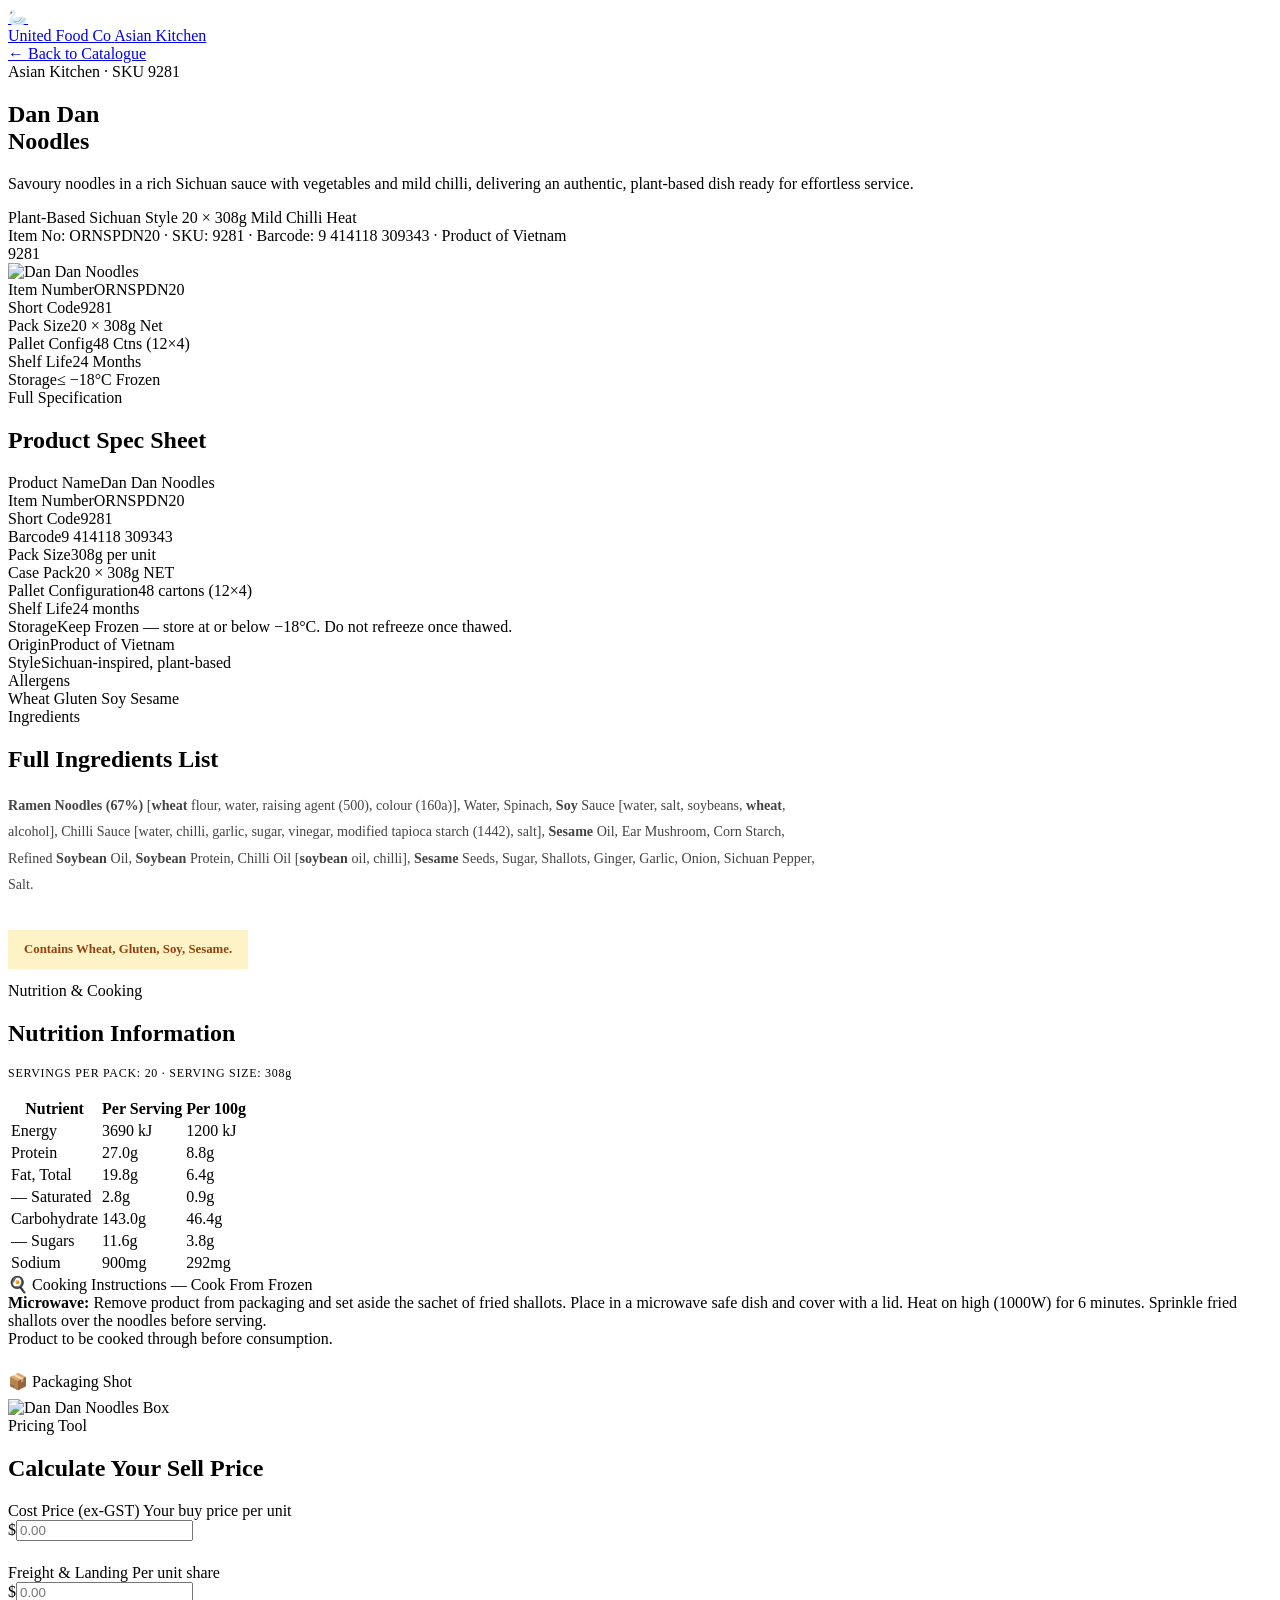
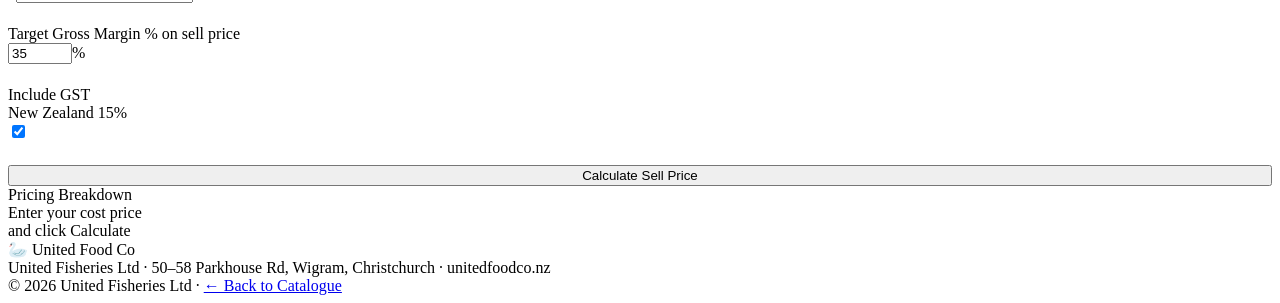
==== product-dandan.html @ c3c005e1 "Add files via upload" ====
<!DOCTYPE html>
<html lang="en">
<head>
  <meta charset="UTF-8" />
  <meta name="viewport" content="width=device-width, initial-scale=1.0" />
  <title>Dan Dan Noodles — United Food Co</title>
  <link rel="preconnect" href="https://fonts.googleapis.com">
  <link href="https://fonts.googleapis.com/css2?family=Montserrat:wght@400;500;600;900&family=Barlow:wght@300;400;500;600&display=swap" rel="stylesheet">
  <link rel="stylesheet" href="ufc-product.css">
  <style> :root { --accent: #C42B2B; } </style>
</head>
<body>

<nav>
  <a class="nav-brand" href="index.html">
    <span class="nav-brand-swan">🦢</span>
    <div>
      <span class="nav-brand-name">United Food Co</span>
      <span class="nav-brand-sub">Asian Kitchen</span>
    </div>
  </a>
  <a class="nav-back" href="index.html">
    <span class="nav-accent-dot"></span>
    ← Back to Catalogue
  </a>
</nav>

<!-- HERO -->
<section class="product-hero">
  <div class="hero-left">
    <div class="hero-series">Asian Kitchen · SKU 9281</div>
    <h1 class="product-title">
      Dan Dan<br>
      <span class="product-title-accent">Noodles</span>
    </h1>
    <p class="product-tagline">Savoury noodles in a rich Sichuan sauce with vegetables and mild chilli, delivering an authentic, plant-based dish ready for effortless service.</p>
    <div class="hero-badges">
      <span class="badge accent">Plant-Based</span>
      <span class="badge">Sichuan Style</span>
      <span class="badge">20 × 308g</span>
      <span class="badge">Mild Chilli Heat</span>
    </div>
    <div class="hero-sku">Item No: ORNSPDN20 · SKU: 9281 · Barcode: 9 414118 309343 · Product of Vietnam</div>
  </div>
  <div class="hero-right">
    <div class="hero-watermark">9281</div>
    <img class="hero-bowl" src="images/dandan-bowl.png" alt="Dan Dan Noodles" />
  </div>
</section>

<!-- INFO BAR -->
<div class="info-bar">
  <div class="info-bar-item"><span class="info-bar-key">Item Number</span><span class="info-bar-val">ORNSPDN20</span></div>
  <div class="info-bar-item"><span class="info-bar-key">Short Code</span><span class="info-bar-val">9281</span></div>
  <div class="info-bar-item"><span class="info-bar-key">Pack Size</span><span class="info-bar-val">20 × 308g Net</span></div>
  <div class="info-bar-item"><span class="info-bar-key">Pallet Config</span><span class="info-bar-val">48 Ctns (12×4)</span></div>
  <div class="info-bar-item"><span class="info-bar-key">Shelf Life</span><span class="info-bar-val">24 Months</span></div>
  <div class="info-bar-item"><span class="info-bar-key">Storage</span><span class="info-bar-val">≤ −18°C Frozen</span></div>
</div>

<!-- SPEC SHEET -->
<section class="page-section alt">
  <div class="section-label">Full Specification</div>
  <h2 class="section-heading">Product Spec Sheet</h2>
  <div class="specs-grid">
    <div class="spec-row"><span class="spec-key">Product Name</span><span class="spec-val">Dan Dan Noodles</span></div>
    <div class="spec-row"><span class="spec-key">Item Number</span><span class="spec-val">ORNSPDN20</span></div>
    <div class="spec-row"><span class="spec-key">Short Code</span><span class="spec-val">9281</span></div>
    <div class="spec-row"><span class="spec-key">Barcode</span><span class="spec-val">9 414118 309343</span></div>
    <div class="spec-row"><span class="spec-key">Pack Size</span><span class="spec-val">308g per unit</span></div>
    <div class="spec-row"><span class="spec-key">Case Pack</span><span class="spec-val">20 × 308g NET</span></div>
    <div class="spec-row"><span class="spec-key">Pallet Configuration</span><span class="spec-val">48 cartons (12×4)</span></div>
    <div class="spec-row"><span class="spec-key">Shelf Life</span><span class="spec-val">24 months</span></div>
    <div class="spec-row"><span class="spec-key">Storage</span><span class="spec-val">Keep Frozen — store at or below −18°C. Do not refreeze once thawed.</span></div>
    <div class="spec-row"><span class="spec-key">Origin</span><span class="spec-val">Product of Vietnam</span></div>
    <div class="spec-row"><span class="spec-key">Style</span><span class="spec-val">Sichuan-inspired, plant-based</span></div>
    <div class="spec-row">
      <span class="spec-key">Allergens</span>
      <div class="allergen-chips">
        <span class="allergen-chip">Wheat</span>
        <span class="allergen-chip">Gluten</span>
        <span class="allergen-chip">Soy</span>
        <span class="allergen-chip">Sesame</span>
      </div>
    </div>
  </div>
</section>

<!-- INGREDIENTS -->
<section class="page-section">
  <div class="section-label">Ingredients</div>
  <h2 class="section-heading">Full Ingredients List</h2>
  <p style="font-size:0.88rem; line-height:1.85; font-weight:300; color:#444; max-width:820px;">
    <strong>Ramen Noodles (67%)</strong> [<strong>wheat</strong> flour, water, raising agent (500), colour (160a)], Water, Spinach, <strong>Soy</strong> Sauce [water, salt, soybeans, <strong>wheat</strong>, alcohol], Chilli Sauce [water, chilli, garlic, sugar, vinegar, modified tapioca starch (1442), salt], <strong>Sesame</strong> Oil, Ear Mushroom, Corn Starch, Refined <strong>Soybean</strong> Oil, <strong>Soybean</strong> Protein, Chilli Oil [<strong>soybean</strong> oil, chilli], <strong>Sesame</strong> Seeds, Sugar, Shallots, Ginger, Garlic, Onion, Sichuan Pepper, Salt.
  </p>
  <p style="font-size:0.8rem; font-weight:600; margin-top:1.2rem; color:#92400E; background:#FEF3C7; padding:0.75rem 1rem; display:inline-block;">
    Contains Wheat, Gluten, Soy, Sesame.
  </p>
</section>

<!-- NUTRITION & COOKING -->
<section class="page-section alt">
  <div class="section-label">Nutrition & Cooking</div>
  <h2 class="section-heading">Nutrition Information</h2>
  <div class="nutrition-layout">
    <div>
      <p style="font-size:0.75rem; font-weight:500; letter-spacing:0.06em; margin-bottom:1rem; color:var(--mid-grey);">SERVINGS PER PACK: 20 · SERVING SIZE: 308g</p>
      <table class="nutrition-table">
        <thead><tr><th>Nutrient</th><th>Per Serving</th><th>Per 100g</th></tr></thead>
        <tbody>
          <tr class="divider"><td>Energy</td><td>3690 kJ</td><td>1200 kJ</td></tr>
          <tr><td>Protein</td><td>27.0g</td><td>8.8g</td></tr>
          <tr><td>Fat, Total</td><td>19.8g</td><td>6.4g</td></tr>
          <tr class="sub-row"><td>— Saturated</td><td>2.8g</td><td>0.9g</td></tr>
          <tr><td>Carbohydrate</td><td>143.0g</td><td>46.4g</td></tr>
          <tr class="sub-row"><td>— Sugars</td><td>11.6g</td><td>3.8g</td></tr>
          <tr><td>Sodium</td><td>900mg</td><td>292mg</td></tr>
        </tbody>
      </table>
    </div>
    <div style="display:flex;flex-direction:column;gap:1.5rem;">
      <div class="cooking-card">
        <div class="cooking-title">🍳 Cooking Instructions — Cook From Frozen</div>
        <div class="cooking-text">
          <strong>Microwave:</strong> Remove product from packaging and set aside the sachet of fried shallots. Place in a microwave safe dish and cover with a lid. Heat on high (1000W) for 6 minutes. Sprinkle fried shallots over the noodles before serving.
        </div>
        <div class="cooking-warning">Product to be cooked through before consumption.</div>
      </div>
      <div class="cooking-card">
        <div class="cooking-title">📦 Packaging Shot</div>
        <img src="images/dandan-box.png" alt="Dan Dan Noodles Box" style="width:100%;max-width:320px;display:block;margin-top:0.5rem;" />
      </div>
    </div>
  </div>
</section>

<!-- PRICING CALCULATOR -->
<section class="page-section dark">
  <div class="section-label">Pricing Tool</div>
  <h2 class="section-heading">Calculate Your Sell Price</h2>
  <div class="calc-layout">
    <div style="display:flex;flex-direction:column;gap:1.4rem;">
      <div class="field">
        <label class="field-label" for="cost">Cost Price (ex-GST) <span class="field-hint">Your buy price per unit</span></label>
        <div class="input-row"><span class="input-pre">$</span><input type="number" id="cost" placeholder="0.00" min="0" step="0.01" /></div>
      </div>
      <div class="field">
        <label class="field-label" for="freight">Freight & Landing <span class="field-hint">Per unit share</span></label>
        <div class="input-row"><span class="input-pre">$</span><input type="number" id="freight" placeholder="0.00" min="0" step="0.01" /></div>
      </div>
      <div class="field">
        <label class="field-label" for="margin">Target Gross Margin <span class="field-hint">% on sell price</span></label>
        <div class="input-row"><input type="number" id="margin" class="bare" placeholder="35" min="0" max="99.9" step="0.5" value="35" /><span class="input-suf">%</span></div>
      </div>
      <div class="field">
        <div class="gst-toggle-row">
          <div><div class="gst-label">Include GST</div><div class="gst-sub">New Zealand 15%</div></div>
          <label class="toggle"><input type="checkbox" id="gst-toggle" checked /><span class="toggle-slider"></span></label>
        </div>
      </div>
      <button class="calc-btn" id="calc-btn">Calculate Sell Price</button>
    </div>
    <div class="results-panel">
      <div class="results-panel-head"><span class="results-panel-title">Pricing Breakdown</span></div>
      <div class="results-panel-body">
        <div id="r-placeholder" class="result-placeholder">Enter your cost price<br>and click Calculate</div>
        <div id="r-inner" style="display:none;">
          <div class="r-row"><span class="r-key">Cost Price</span><span class="r-val" id="r-cost">—</span></div>
          <div class="r-row break"><span class="r-key">Freight & Landing</span><span class="r-val" id="r-freight">—</span></div>
          <div class="r-row"><span class="r-key">Total Landed Cost</span><span class="r-val" id="r-landed">—</span></div>
          <div class="r-row break"><span class="r-key">Margin Amount</span><span class="r-val" id="r-mamt">—</span></div>
          <div class="r-row"><span class="r-key">Sell Price (ex-GST)</span><span class="r-val" id="r-exgst">—</span></div>
          <div class="r-row" id="r-gstrow"><span class="r-key">GST (15%)</span><span class="r-val" id="r-gstamt">—</span></div>
          <div class="r-row total"><span class="r-key">Total Sell Price</span><span class="r-val" id="r-total">—</span></div>
          <div class="r-row profit"><span class="r-key">Profit Contribution</span><span class="r-val" id="r-profit">—</span></div>
          <div class="r-row margin-c"><span class="r-key">Gross Margin %</span><span class="r-val" id="r-mpct">—</span></div>
          <div class="margin-bar-wrap">
            <div class="margin-bar-label"><span>Margin</span><span>65% cap</span></div>
            <div class="margin-bar-bg"><div class="margin-bar-fill" id="margin-fill"></div></div>
          </div>
        </div>
      </div>
    </div>
  </div>
</section>

<footer>
  <div>
    <div class="footer-brand-name">🦢 United Food Co</div>
    <div class="footer-brand-sub">United Fisheries Ltd · 50–58 Parkhouse Rd, Wigram, Christchurch · unitedfoodco.nz</div>
  </div>
  <div class="footer-copy">© 2026 United Fisheries Ltd · <a href="index.html">← Back to Catalogue</a></div>
</footer>

<script src="pricing-calc.js"></script>
</body>
</html>
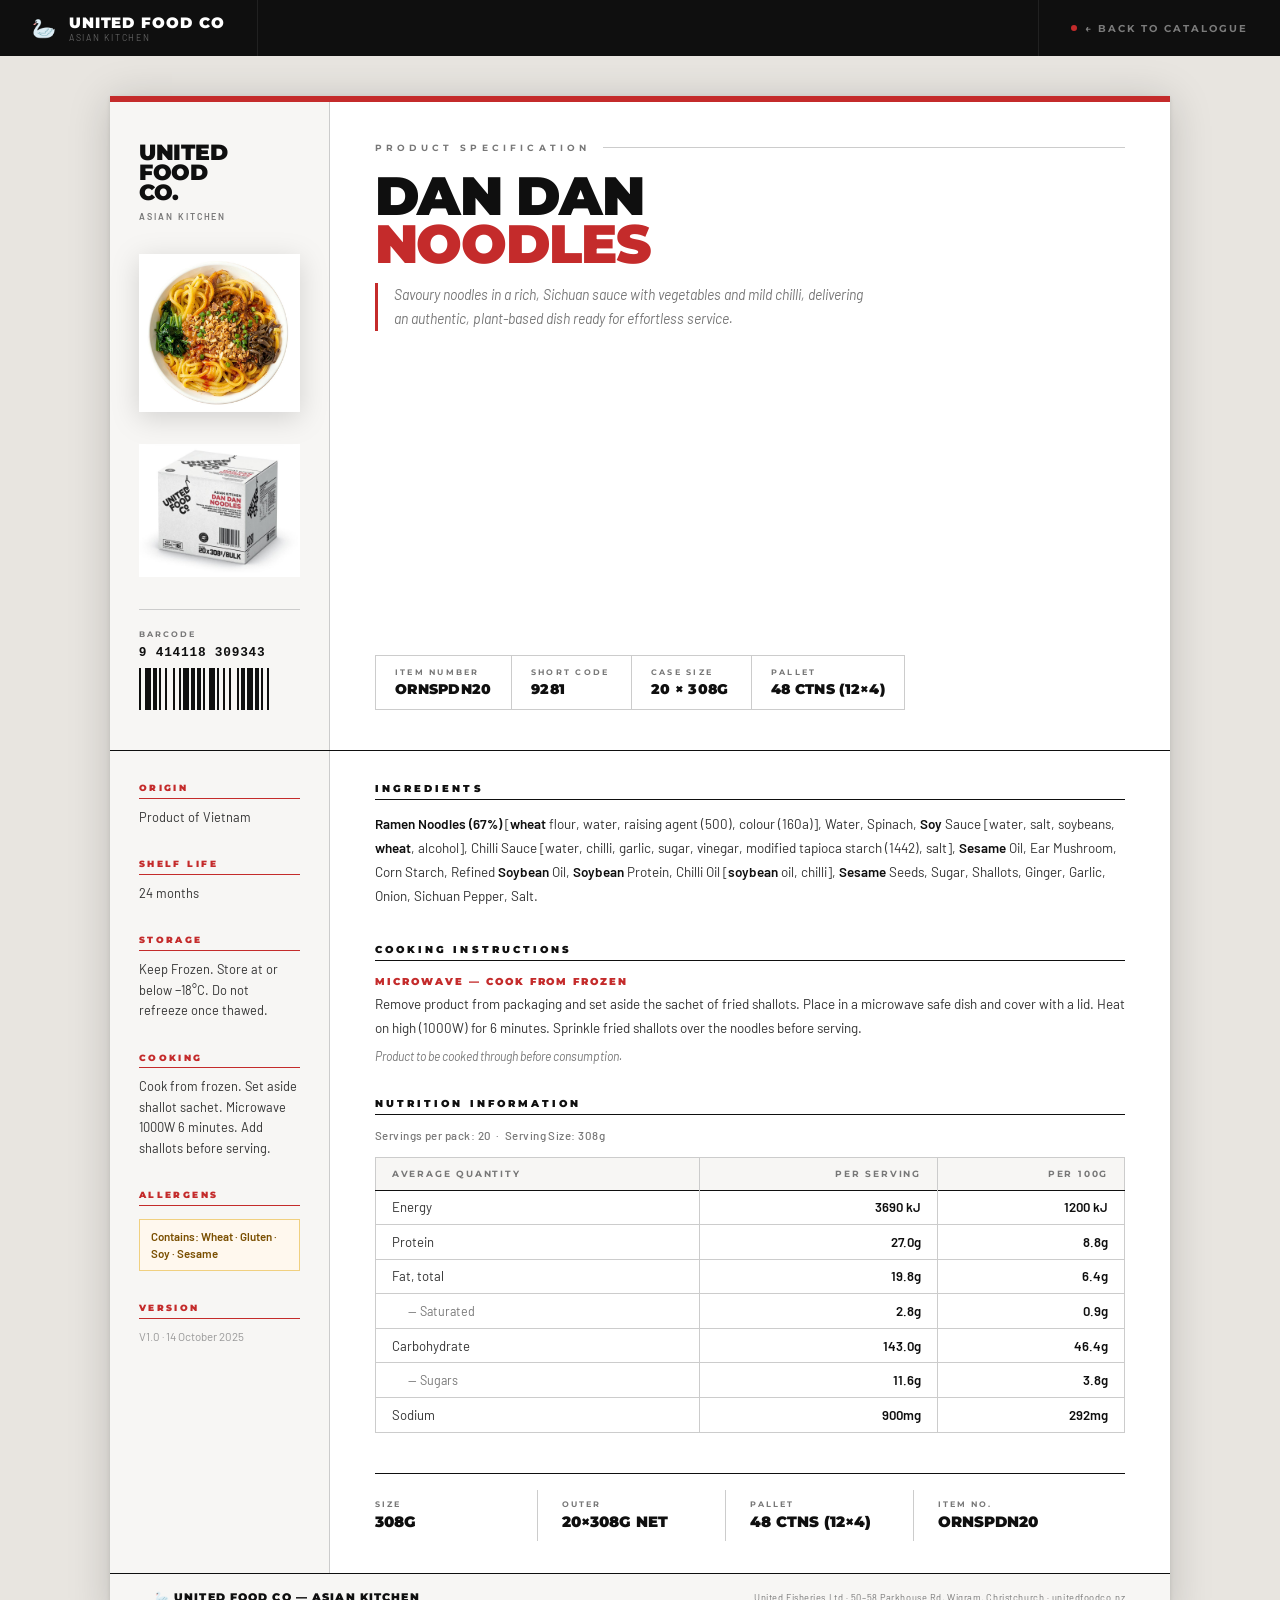
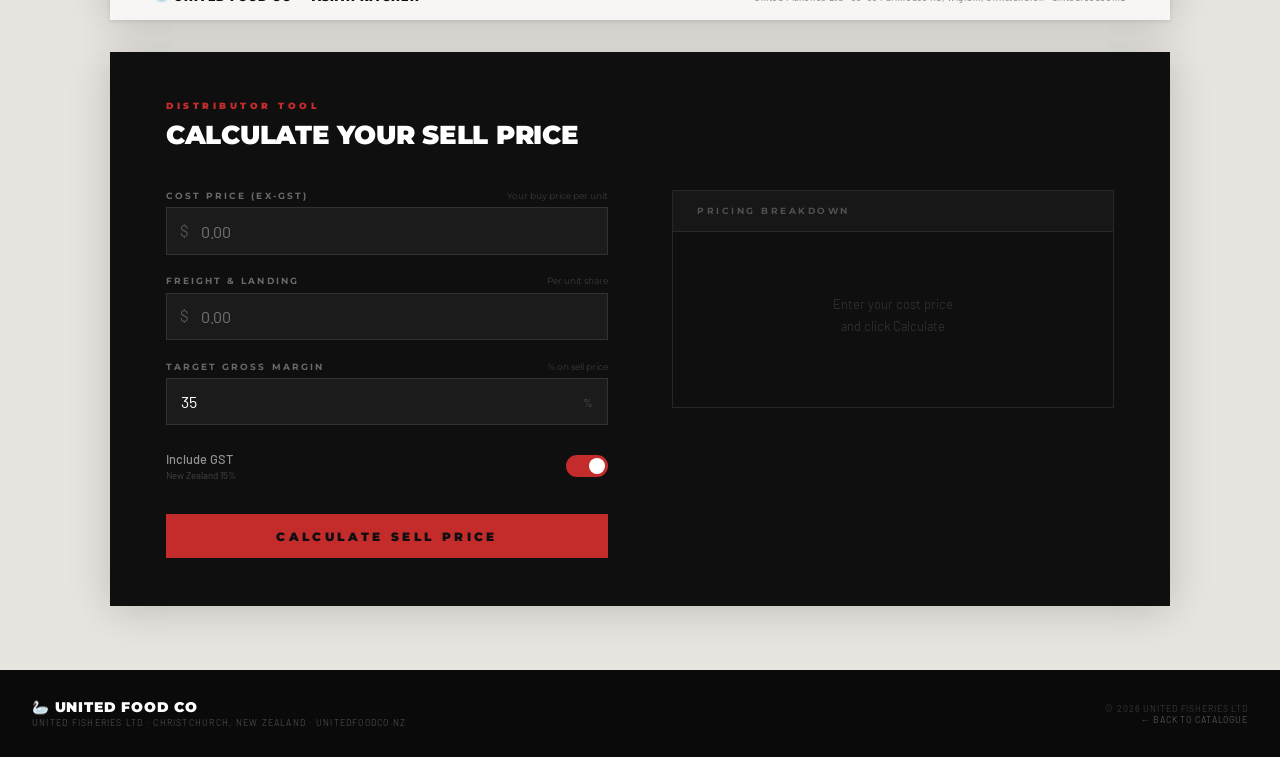
==== commit e359ec56: "Add files via upload" ====
--- a/product-dandan.html
+++ b/product-dandan.html
@@ -5,193 +5,201 @@
   <meta name="viewport" content="width=device-width, initial-scale=1.0" />
   <title>Dan Dan Noodles — United Food Co</title>
   <link rel="preconnect" href="https://fonts.googleapis.com">
-  <link href="https://fonts.googleapis.com/css2?family=Montserrat:wght@400;500;600;900&family=Barlow:wght@300;400;500;600&display=swap" rel="stylesheet">
+  <link href="https://fonts.googleapis.com/css2?family=Montserrat:wght@400;500;600;700;900&family=Barlow:wght@300;400;500;600&display=swap" rel="stylesheet">
   <link rel="stylesheet" href="ufc-product.css">
-  <style> :root { --accent: #C42B2B; } </style>
+  <style>:root { --accent: #C42B2B; }</style>
 </head>
 <body>
 
 <nav>
   <a class="nav-brand" href="index.html">
     <span class="nav-brand-swan">🦢</span>
-    <div>
-      <span class="nav-brand-name">United Food Co</span>
-      <span class="nav-brand-sub">Asian Kitchen</span>
-    </div>
+    <div><span class="nav-brand-name">United Food Co</span><span class="nav-brand-sub">Asian Kitchen</span></div>
   </a>
-  <a class="nav-back" href="index.html">
-    <span class="nav-accent-dot"></span>
-    ← Back to Catalogue
-  </a>
+  <a class="nav-back" href="index.html"><span class="nav-dot"></span>← Back to Catalogue</a>
 </nav>
 
-<!-- HERO -->
-<section class="product-hero">
-  <div class="hero-left">
-    <div class="hero-series">Asian Kitchen · SKU 9281</div>
-    <h1 class="product-title">
-      Dan Dan<br>
-      <span class="product-title-accent">Noodles</span>
-    </h1>
-    <p class="product-tagline">Savoury noodles in a rich Sichuan sauce with vegetables and mild chilli, delivering an authentic, plant-based dish ready for effortless service.</p>
-    <div class="hero-badges">
-      <span class="badge accent">Plant-Based</span>
-      <span class="badge">Sichuan Style</span>
-      <span class="badge">20 × 308g</span>
-      <span class="badge">Mild Chilli Heat</span>
-    </div>
-    <div class="hero-sku">Item No: ORNSPDN20 · SKU: 9281 · Barcode: 9 414118 309343 · Product of Vietnam</div>
+<div class="doc-mat">
+  <div class="doc-card">
+    <div class="doc-top-bar"></div>
+
+    <div class="doc-header">
+      <div class="doc-sidebar">
+        <div class="sidebar-logo">
+          <div class="sidebar-logo-name"><span>United</span><span>Food</span><span>Co.</span></div>
+          <div class="sidebar-logo-sub">Asian Kitchen</div>
+        </div>
+        <img class="sidebar-bowl" src="images/dandan-bowl.png" alt="Dan Dan Noodles" />
+        <img class="sidebar-box" src="images/dandan-box.png" alt="Packaging" />
+        <div class="sidebar-barcode">
+          <div class="barcode-lbl">Barcode</div>
+          <div class="barcode-num">9 414118 309343</div>
+          <div class="barcode-bars" id="bc1"></div>
+        </div>
+      </div>
+
+      <div class="doc-header-content">
+        <div>
+          <div class="spec-doc-eyebrow">Product Specification</div>
+          <div class="doc-product-name">
+            Dan Dan<br>
+            <span class="c">Noodles</span>
+          </div>
+          <div class="doc-tagline">
+            Savoury noodles in a rich, Sichuan sauce with vegetables and mild chilli, delivering an authentic, plant-based dish ready for effortless service.
+          </div>
+        </div>
+        <div class="doc-key-row">
+          <div class="doc-key-cell"><div class="doc-key-label">Item Number</div><div class="doc-key-value">ORNSPDN20</div></div>
+          <div class="doc-key-cell"><div class="doc-key-label">Short Code</div><div class="doc-key-value">9281</div></div>
+          <div class="doc-key-cell"><div class="doc-key-label">Case Size</div><div class="doc-key-value">20 × 308g</div></div>
+          <div class="doc-key-cell"><div class="doc-key-label">Pallet</div><div class="doc-key-value">48 Ctns (12×4)</div></div>
+        </div>
+      </div>
+    </div>
+
+    <div class="doc-body">
+      <div class="doc-body-sidebar">
+        <div class="sidebar-section">
+          <div class="sidebar-section-label">Origin</div>
+          <div class="sidebar-section-value">Product of Vietnam</div>
+        </div>
+        <div class="sidebar-section">
+          <div class="sidebar-section-label">Shelf Life</div>
+          <div class="sidebar-section-value">24 months</div>
+        </div>
+        <div class="sidebar-section">
+          <div class="sidebar-section-label">Storage</div>
+          <div class="sidebar-section-value">Keep Frozen. Store at or below −18°C. Do not refreeze once thawed.</div>
+        </div>
+        <div class="sidebar-section">
+          <div class="sidebar-section-label">Cooking</div>
+          <div class="sidebar-section-value">Cook from frozen. Set aside shallot sachet. Microwave 1000W 6 minutes. Add shallots before serving.</div>
+        </div>
+        <div class="sidebar-section">
+          <div class="sidebar-section-label">Allergens</div>
+          <div class="allergen-warning">Contains: Wheat · Gluten · Soy · Sesame</div>
+        </div>
+        <div class="sidebar-section">
+          <div class="sidebar-section-label">Version</div>
+          <div class="sidebar-section-value" style="font-size:0.72rem;color:#999;">V1.0 · 14 October 2025</div>
+        </div>
+      </div>
+
+      <div class="doc-body-content">
+
+        <div class="spec-section">
+          <span class="spec-label">Ingredients</span>
+          <p class="spec-text">
+            <strong>Ramen Noodles (67%)</strong> [<strong>wheat</strong> flour, water, raising agent (500), colour (160a)], Water, Spinach, <strong>Soy</strong> Sauce [water, salt, soybeans, <strong>wheat</strong>, alcohol], Chilli Sauce [water, chilli, garlic, sugar, vinegar, modified tapioca starch (1442), salt], <strong>Sesame</strong> Oil, Ear Mushroom, Corn Starch, Refined <strong>Soybean</strong> Oil, <strong>Soybean</strong> Protein, Chilli Oil [<strong>soybean</strong> oil, chilli], <strong>Sesame</strong> Seeds, Sugar, Shallots, Ginger, Garlic, Onion, Sichuan Pepper, Salt.
+          </p>
+        </div>
+
+        <div class="spec-section">
+          <span class="spec-label">Cooking Instructions</span>
+          <div class="cooking-method-head">Microwave — Cook from frozen</div>
+          <p class="spec-text">Remove product from packaging and set aside the sachet of fried shallots. Place in a microwave safe dish and cover with a lid. Heat on high (1000W) for 6 minutes. Sprinkle fried shallots over the noodles before serving.</p>
+          <p class="cooking-warning">Product to be cooked through before consumption.</p>
+        </div>
+
+        <div class="spec-section">
+          <span class="spec-label">Nutrition Information</span>
+          <div class="nutri-servings">Servings per pack: 20 &nbsp;·&nbsp; Serving Size: 308g</div>
+          <table class="nutri-table">
+            <thead>
+              <tr><th>Average Quantity</th><th>Per Serving</th><th>Per 100g</th></tr>
+            </thead>
+            <tbody>
+              <tr><td>Energy</td><td>3690 kJ</td><td>1200 kJ</td></tr>
+              <tr><td>Protein</td><td>27.0g</td><td>8.8g</td></tr>
+              <tr><td>Fat, total</td><td>19.8g</td><td>6.4g</td></tr>
+              <tr class="sub"><td>— Saturated</td><td>2.8g</td><td>0.9g</td></tr>
+              <tr><td>Carbohydrate</td><td>143.0g</td><td>46.4g</td></tr>
+              <tr class="sub"><td>— Sugars</td><td>11.6g</td><td>3.8g</td></tr>
+              <tr><td>Sodium</td><td>900mg</td><td>292mg</td></tr>
+            </tbody>
+          </table>
+        </div>
+
+        <div class="doc-footer-specs">
+          <div class="dfs-cell"><div class="dfs-label">Size</div><div class="dfs-value">308g</div></div>
+          <div class="dfs-cell"><div class="dfs-label">Outer</div><div class="dfs-value">20×308g Net</div></div>
+          <div class="dfs-cell"><div class="dfs-label">Pallet</div><div class="dfs-value">48 Ctns (12×4)</div></div>
+          <div class="dfs-cell"><div class="dfs-label">Item No.</div><div class="dfs-value">ORNSPDN20</div></div>
+        </div>
+
+      </div>
+    </div>
+
+    <div class="doc-page-footer">
+      <span class="dpf-brand">🦢 United Food Co — Asian Kitchen</span>
+      <span class="dpf-info">United Fisheries Ltd · 50–58 Parkhouse Rd, Wigram, Christchurch · unitedfoodco.nz</span>
+    </div>
   </div>
-  <div class="hero-right">
-    <div class="hero-watermark">9281</div>
-    <img class="hero-bowl" src="images/dandan-bowl.png" alt="Dan Dan Noodles" />
+
+  <div class="calc-outer" style="margin-top:2rem;">
+    <span class="calc-eyebrow">Distributor Tool</span>
+    <div class="calc-title">Calculate Your Sell Price</div>
+    <div class="calc-grid">
+      <div class="calc-fields">
+        <div>
+          <div class="field-lbl">Cost Price (ex-GST) <span class="field-hint">Your buy price per unit</span></div>
+          <div class="inp-wrap"><span class="inp-pre">$</span><input type="number" id="cost" placeholder="0.00" min="0" step="0.01" /></div>
+        </div>
+        <div>
+          <div class="field-lbl">Freight & Landing <span class="field-hint">Per unit share</span></div>
+          <div class="inp-wrap"><span class="inp-pre">$</span><input type="number" id="freight" placeholder="0.00" min="0" step="0.01" /></div>
+        </div>
+        <div>
+          <div class="field-lbl">Target Gross Margin <span class="field-hint">% on sell price</span></div>
+          <div class="inp-wrap"><input type="number" id="margin" class="no-pre" placeholder="35" min="0" max="99.9" step="0.5" value="35" /><span class="inp-suf">%</span></div>
+        </div>
+        <div class="gst-row">
+          <div class="gst-text"><div class="gst-lbl">Include GST</div><div class="gst-sub-lbl">New Zealand 15%</div></div>
+          <label class="toggle"><input type="checkbox" id="gst-toggle" checked /><span class="toggle-track"></span></label>
+        </div>
+        <button class="calc-btn" id="calc-btn">Calculate Sell Price</button>
+      </div>
+      <div class="results-wrap">
+        <div class="results-head"><div class="results-head-lbl">Pricing Breakdown</div></div>
+        <div class="results-body">
+          <div id="r-placeholder" class="r-placeholder">Enter your cost price<br>and click Calculate</div>
+          <div id="r-inner" style="display:none">
+            <div class="r-row"><span class="r-k">Cost Price</span><span class="r-v" id="r-cost">—</span></div>
+            <div class="r-row brk"><span class="r-k">Freight & Landing</span><span class="r-v" id="r-freight">—</span></div>
+            <div class="r-row"><span class="r-k">Total Landed Cost</span><span class="r-v" id="r-landed">—</span></div>
+            <div class="r-row brk"><span class="r-k">Margin Amount</span><span class="r-v" id="r-mamt">—</span></div>
+            <div class="r-row"><span class="r-k">Sell Price (ex-GST)</span><span class="r-v" id="r-exgst">—</span></div>
+            <div class="r-row" id="r-gstrow"><span class="r-k">GST (15%)</span><span class="r-v" id="r-gstamt">—</span></div>
+            <div class="r-row total-row"><span class="r-k">Total Sell Price</span><span class="r-v" id="r-total">—</span></div>
+            <div class="r-row profit-row no-border"><span class="r-k">Profit Contribution</span><span class="r-v" id="r-profit">—</span></div>
+            <div class="r-row margin-row no-border"><span class="r-k">Gross Margin %</span><span class="r-v" id="r-mpct">—</span></div>
+            <div class="bar-wrap">
+              <div class="bar-meta"><span>Margin</span><span>65% cap</span></div>
+              <div class="bar-track"><div class="bar-fill" id="margin-fill"></div></div>
+            </div>
+          </div>
+        </div>
+      </div>
+    </div>
   </div>
-</section>
-
-<!-- INFO BAR -->
-<div class="info-bar">
-  <div class="info-bar-item"><span class="info-bar-key">Item Number</span><span class="info-bar-val">ORNSPDN20</span></div>
-  <div class="info-bar-item"><span class="info-bar-key">Short Code</span><span class="info-bar-val">9281</span></div>
-  <div class="info-bar-item"><span class="info-bar-key">Pack Size</span><span class="info-bar-val">20 × 308g Net</span></div>
-  <div class="info-bar-item"><span class="info-bar-key">Pallet Config</span><span class="info-bar-val">48 Ctns (12×4)</span></div>
-  <div class="info-bar-item"><span class="info-bar-key">Shelf Life</span><span class="info-bar-val">24 Months</span></div>
-  <div class="info-bar-item"><span class="info-bar-key">Storage</span><span class="info-bar-val">≤ −18°C Frozen</span></div>
+
 </div>
 
-<!-- SPEC SHEET -->
-<section class="page-section alt">
-  <div class="section-label">Full Specification</div>
-  <h2 class="section-heading">Product Spec Sheet</h2>
-  <div class="specs-grid">
-    <div class="spec-row"><span class="spec-key">Product Name</span><span class="spec-val">Dan Dan Noodles</span></div>
-    <div class="spec-row"><span class="spec-key">Item Number</span><span class="spec-val">ORNSPDN20</span></div>
-    <div class="spec-row"><span class="spec-key">Short Code</span><span class="spec-val">9281</span></div>
-    <div class="spec-row"><span class="spec-key">Barcode</span><span class="spec-val">9 414118 309343</span></div>
-    <div class="spec-row"><span class="spec-key">Pack Size</span><span class="spec-val">308g per unit</span></div>
-    <div class="spec-row"><span class="spec-key">Case Pack</span><span class="spec-val">20 × 308g NET</span></div>
-    <div class="spec-row"><span class="spec-key">Pallet Configuration</span><span class="spec-val">48 cartons (12×4)</span></div>
-    <div class="spec-row"><span class="spec-key">Shelf Life</span><span class="spec-val">24 months</span></div>
-    <div class="spec-row"><span class="spec-key">Storage</span><span class="spec-val">Keep Frozen — store at or below −18°C. Do not refreeze once thawed.</span></div>
-    <div class="spec-row"><span class="spec-key">Origin</span><span class="spec-val">Product of Vietnam</span></div>
-    <div class="spec-row"><span class="spec-key">Style</span><span class="spec-val">Sichuan-inspired, plant-based</span></div>
-    <div class="spec-row">
-      <span class="spec-key">Allergens</span>
-      <div class="allergen-chips">
-        <span class="allergen-chip">Wheat</span>
-        <span class="allergen-chip">Gluten</span>
-        <span class="allergen-chip">Soy</span>
-        <span class="allergen-chip">Sesame</span>
-      </div>
-    </div>
-  </div>
-</section>
-
-<!-- INGREDIENTS -->
-<section class="page-section">
-  <div class="section-label">Ingredients</div>
-  <h2 class="section-heading">Full Ingredients List</h2>
-  <p style="font-size:0.88rem; line-height:1.85; font-weight:300; color:#444; max-width:820px;">
-    <strong>Ramen Noodles (67%)</strong> [<strong>wheat</strong> flour, water, raising agent (500), colour (160a)], Water, Spinach, <strong>Soy</strong> Sauce [water, salt, soybeans, <strong>wheat</strong>, alcohol], Chilli Sauce [water, chilli, garlic, sugar, vinegar, modified tapioca starch (1442), salt], <strong>Sesame</strong> Oil, Ear Mushroom, Corn Starch, Refined <strong>Soybean</strong> Oil, <strong>Soybean</strong> Protein, Chilli Oil [<strong>soybean</strong> oil, chilli], <strong>Sesame</strong> Seeds, Sugar, Shallots, Ginger, Garlic, Onion, Sichuan Pepper, Salt.
-  </p>
-  <p style="font-size:0.8rem; font-weight:600; margin-top:1.2rem; color:#92400E; background:#FEF3C7; padding:0.75rem 1rem; display:inline-block;">
-    Contains Wheat, Gluten, Soy, Sesame.
-  </p>
-</section>
-
-<!-- NUTRITION & COOKING -->
-<section class="page-section alt">
-  <div class="section-label">Nutrition & Cooking</div>
-  <h2 class="section-heading">Nutrition Information</h2>
-  <div class="nutrition-layout">
-    <div>
-      <p style="font-size:0.75rem; font-weight:500; letter-spacing:0.06em; margin-bottom:1rem; color:var(--mid-grey);">SERVINGS PER PACK: 20 · SERVING SIZE: 308g</p>
-      <table class="nutrition-table">
-        <thead><tr><th>Nutrient</th><th>Per Serving</th><th>Per 100g</th></tr></thead>
-        <tbody>
-          <tr class="divider"><td>Energy</td><td>3690 kJ</td><td>1200 kJ</td></tr>
-          <tr><td>Protein</td><td>27.0g</td><td>8.8g</td></tr>
-          <tr><td>Fat, Total</td><td>19.8g</td><td>6.4g</td></tr>
-          <tr class="sub-row"><td>— Saturated</td><td>2.8g</td><td>0.9g</td></tr>
-          <tr><td>Carbohydrate</td><td>143.0g</td><td>46.4g</td></tr>
-          <tr class="sub-row"><td>— Sugars</td><td>11.6g</td><td>3.8g</td></tr>
-          <tr><td>Sodium</td><td>900mg</td><td>292mg</td></tr>
-        </tbody>
-      </table>
-    </div>
-    <div style="display:flex;flex-direction:column;gap:1.5rem;">
-      <div class="cooking-card">
-        <div class="cooking-title">🍳 Cooking Instructions — Cook From Frozen</div>
-        <div class="cooking-text">
-          <strong>Microwave:</strong> Remove product from packaging and set aside the sachet of fried shallots. Place in a microwave safe dish and cover with a lid. Heat on high (1000W) for 6 minutes. Sprinkle fried shallots over the noodles before serving.
-        </div>
-        <div class="cooking-warning">Product to be cooked through before consumption.</div>
-      </div>
-      <div class="cooking-card">
-        <div class="cooking-title">📦 Packaging Shot</div>
-        <img src="images/dandan-box.png" alt="Dan Dan Noodles Box" style="width:100%;max-width:320px;display:block;margin-top:0.5rem;" />
-      </div>
-    </div>
-  </div>
-</section>
-
-<!-- PRICING CALCULATOR -->
-<section class="page-section dark">
-  <div class="section-label">Pricing Tool</div>
-  <h2 class="section-heading">Calculate Your Sell Price</h2>
-  <div class="calc-layout">
-    <div style="display:flex;flex-direction:column;gap:1.4rem;">
-      <div class="field">
-        <label class="field-label" for="cost">Cost Price (ex-GST) <span class="field-hint">Your buy price per unit</span></label>
-        <div class="input-row"><span class="input-pre">$</span><input type="number" id="cost" placeholder="0.00" min="0" step="0.01" /></div>
-      </div>
-      <div class="field">
-        <label class="field-label" for="freight">Freight & Landing <span class="field-hint">Per unit share</span></label>
-        <div class="input-row"><span class="input-pre">$</span><input type="number" id="freight" placeholder="0.00" min="0" step="0.01" /></div>
-      </div>
-      <div class="field">
-        <label class="field-label" for="margin">Target Gross Margin <span class="field-hint">% on sell price</span></label>
-        <div class="input-row"><input type="number" id="margin" class="bare" placeholder="35" min="0" max="99.9" step="0.5" value="35" /><span class="input-suf">%</span></div>
-      </div>
-      <div class="field">
-        <div class="gst-toggle-row">
-          <div><div class="gst-label">Include GST</div><div class="gst-sub">New Zealand 15%</div></div>
-          <label class="toggle"><input type="checkbox" id="gst-toggle" checked /><span class="toggle-slider"></span></label>
-        </div>
-      </div>
-      <button class="calc-btn" id="calc-btn">Calculate Sell Price</button>
-    </div>
-    <div class="results-panel">
-      <div class="results-panel-head"><span class="results-panel-title">Pricing Breakdown</span></div>
-      <div class="results-panel-body">
-        <div id="r-placeholder" class="result-placeholder">Enter your cost price<br>and click Calculate</div>
-        <div id="r-inner" style="display:none;">
-          <div class="r-row"><span class="r-key">Cost Price</span><span class="r-val" id="r-cost">—</span></div>
-          <div class="r-row break"><span class="r-key">Freight & Landing</span><span class="r-val" id="r-freight">—</span></div>
-          <div class="r-row"><span class="r-key">Total Landed Cost</span><span class="r-val" id="r-landed">—</span></div>
-          <div class="r-row break"><span class="r-key">Margin Amount</span><span class="r-val" id="r-mamt">—</span></div>
-          <div class="r-row"><span class="r-key">Sell Price (ex-GST)</span><span class="r-val" id="r-exgst">—</span></div>
-          <div class="r-row" id="r-gstrow"><span class="r-key">GST (15%)</span><span class="r-val" id="r-gstamt">—</span></div>
-          <div class="r-row total"><span class="r-key">Total Sell Price</span><span class="r-val" id="r-total">—</span></div>
-          <div class="r-row profit"><span class="r-key">Profit Contribution</span><span class="r-val" id="r-profit">—</span></div>
-          <div class="r-row margin-c"><span class="r-key">Gross Margin %</span><span class="r-val" id="r-mpct">—</span></div>
-          <div class="margin-bar-wrap">
-            <div class="margin-bar-label"><span>Margin</span><span>65% cap</span></div>
-            <div class="margin-bar-bg"><div class="margin-bar-fill" id="margin-fill"></div></div>
-          </div>
-        </div>
-      </div>
-    </div>
-  </div>
-</section>
-
 <footer>
-  <div>
-    <div class="footer-brand-name">🦢 United Food Co</div>
-    <div class="footer-brand-sub">United Fisheries Ltd · 50–58 Parkhouse Rd, Wigram, Christchurch · unitedfoodco.nz</div>
-  </div>
-  <div class="footer-copy">© 2026 United Fisheries Ltd · <a href="index.html">← Back to Catalogue</a></div>
+  <div><div class="ft-brand">🦢 United Food Co</div><div class="ft-sub">United Fisheries Ltd · Christchurch, New Zealand · unitedfoodco.nz</div></div>
+  <div class="ft-copy">© 2026 United Fisheries Ltd<br><a href="index.html">← Back to Catalogue</a></div>
 </footer>
 
 <script src="pricing-calc.js"></script>
+<script>
+(function(){
+  const bc = document.getElementById('bc1');
+  if(!bc) return;
+  const pattern = [1,2,3,1,2,1,1,2,1,3,1,2,1,1,3,1,2,1,2,1,1,2,3,1,1,2,1,2,1,3,1,1,2,1,3,1,2,1,1,2,1,3];
+  let t = true;
+  pattern.forEach(w => { const s = document.createElement('span'); s.style.width=(w*2)+'px'; if(!t) s.style.background='transparent'; bc.appendChild(s); t=!t; });
+})();
+</script>
 </body>
 </html>
--- a/ufc-product.css
+++ b/ufc-product.css
@@ -0,0 +1,341 @@
+/* ufc-product.css — Spec Sheet Document Style */
+*, *::before, *::after { box-sizing: border-box; margin: 0; padding: 0; }
+
+:root {
+  --ink:       #0f0f0f;
+  --rule:      #cccccc;
+  --pale:      #f7f6f4;
+  --mid:       #777777;
+  --white:     #ffffff;
+}
+
+html { scroll-behavior: smooth; }
+body { font-family: 'Barlow', sans-serif; background: #e8e5e0; color: var(--ink); }
+
+/* ── NAV ── */
+nav {
+  background: var(--ink); height: 56px;
+  display: flex; align-items: stretch;
+  position: sticky; top: 0; z-index: 100;
+}
+.nav-brand { display: flex; align-items: center; gap: 0.8rem; padding: 0 2rem; border-right: 1px solid rgba(255,255,255,0.08); text-decoration: none; }
+.nav-brand-swan { font-size: 1.2rem; }
+.nav-brand-name { font-family: 'Montserrat', sans-serif; font-weight: 900; font-size: 0.95rem; letter-spacing: 0.06em; text-transform: uppercase; color: white; display: block; }
+.nav-brand-sub { font-size: 0.55rem; letter-spacing: 0.2em; text-transform: uppercase; color: rgba(255,255,255,0.35); display: block; }
+.nav-back { display: flex; align-items: center; gap: 0.55rem; padding: 0 2rem; margin-left: auto; font-family: 'Montserrat', sans-serif; font-weight: 700; font-size: 0.62rem; letter-spacing: 0.2em; text-transform: uppercase; color: rgba(255,255,255,0.45); text-decoration: none; border-left: 1px solid rgba(255,255,255,0.08); transition: color 0.2s; }
+.nav-back:hover { color: white; }
+.nav-dot { width: 6px; height: 6px; border-radius: 50%; background: var(--accent); flex-shrink: 0; }
+
+/* ── OUTER WRAPPER — grey mat behind the document ── */
+.doc-mat {
+  padding: 2.5rem 2rem 4rem;
+  min-height: calc(100vh - 56px);
+}
+
+/* ── THE DOCUMENT — white A4-ish card ── */
+.doc-card {
+  background: var(--white);
+  max-width: 1060px;
+  margin: 0 auto;
+  box-shadow: 0 4px 40px rgba(0,0,0,0.18), 0 1px 4px rgba(0,0,0,0.1);
+}
+
+/* Accent colour bar across the top */
+.doc-top-bar { height: 6px; background: var(--accent); }
+
+/* ── DOCUMENT HEADER ── */
+.doc-header {
+  display: grid;
+  grid-template-columns: 220px 1fr;
+  border-bottom: 1.5px solid var(--ink);
+}
+
+/* Left sidebar */
+.doc-sidebar {
+  border-right: 1px solid var(--rule);
+  padding: 2.5rem 1.8rem;
+  display: flex; flex-direction: column; gap: 2rem;
+  background: var(--pale);
+}
+
+.sidebar-logo { display: flex; flex-direction: column; gap: 0.15rem; }
+.sidebar-logo-name {
+  font-family: 'Montserrat', sans-serif; font-weight: 900;
+  font-size: 1.4rem; line-height: 0.9;
+  text-transform: uppercase; letter-spacing: -0.01em; color: var(--ink);
+}
+.sidebar-logo-name span { display: block; }
+.sidebar-logo-sub { font-size: 0.56rem; font-weight: 600; letter-spacing: 0.22em; text-transform: uppercase; color: var(--mid); margin-top: 0.4rem; }
+
+.sidebar-bowl { width: 100%; filter: drop-shadow(0 6px 14px rgba(0,0,0,0.15)); }
+.sidebar-box { width: 100%; }
+
+.sidebar-barcode { border-top: 1px solid var(--rule); padding-top: 1.2rem; }
+.barcode-lbl { font-family: 'Montserrat', sans-serif; font-weight: 700; font-size: 0.52rem; letter-spacing: 0.24em; text-transform: uppercase; color: var(--mid); margin-bottom: 0.35rem; }
+.barcode-num { font-family: 'Courier New', monospace; font-size: 0.8rem; font-weight: 700; letter-spacing: 0.06em; color: var(--ink); }
+/* Simple CSS barcode visual */
+.barcode-bars {
+  display: flex; height: 42px; gap: 0; margin-top: 0.5rem; overflow: hidden; width: 100%;
+}
+.barcode-bars span { display: block; background: var(--ink); flex-shrink: 0; }
+
+/* Right header content */
+.doc-header-content { padding: 2.5rem 2.8rem; display: flex; flex-direction: column; justify-content: space-between; }
+
+.spec-doc-eyebrow {
+  font-family: 'Montserrat', sans-serif; font-weight: 700;
+  font-size: 0.58rem; letter-spacing: 0.45em;
+  text-transform: uppercase; color: var(--mid);
+  margin-bottom: 1.2rem;
+  display: flex; align-items: center; gap: 0.8rem;
+}
+.spec-doc-eyebrow::after { content: ''; flex: 1; height: 1px; background: var(--rule); }
+
+.doc-product-name {
+  font-family: 'Montserrat', sans-serif; font-weight: 900;
+  font-size: clamp(2.2rem, 4.2vw, 3.6rem);
+  line-height: 0.88; text-transform: uppercase;
+  letter-spacing: -0.025em; color: var(--ink);
+  margin-bottom: 1rem;
+}
+.doc-product-name .c { color: var(--accent); }
+
+.doc-tagline {
+  font-size: 0.88rem; line-height: 1.7; font-style: italic;
+  color: var(--mid); max-width: 500px; margin-bottom: 2rem;
+  border-left: 3px solid var(--accent); padding-left: 1rem;
+}
+
+/* Key facts row — mirrors ITEM NUMBER / SHORT CODE boxes on spec sheet */
+.doc-key-row {
+  display: grid;
+  grid-template-columns: repeat(3, auto) 1fr;
+  gap: 0;
+  border: 1px solid var(--rule);
+  width: fit-content;
+}
+.doc-key-cell {
+  padding: 0.7rem 1.2rem;
+  border-right: 1px solid var(--rule);
+  display: flex; flex-direction: column; gap: 0.18rem;
+  min-width: 120px;
+}
+.doc-key-cell:last-child { border-right: none; }
+.doc-key-label {
+  font-family: 'Montserrat', sans-serif; font-weight: 700;
+  font-size: 0.5rem; letter-spacing: 0.28em;
+  text-transform: uppercase; color: var(--mid);
+}
+.doc-key-value {
+  font-family: 'Montserrat', sans-serif; font-weight: 900;
+  font-size: 0.9rem; letter-spacing: 0.02em;
+  text-transform: uppercase; color: var(--ink);
+}
+
+/* ── DOCUMENT BODY ── */
+.doc-body {
+  display: grid;
+  grid-template-columns: 220px 1fr;
+}
+
+/* Sidebar continues */
+.doc-body-sidebar {
+  border-right: 1px solid var(--rule);
+  background: var(--pale);
+  padding: 2rem 1.8rem;
+  display: flex; flex-direction: column; gap: 2rem;
+}
+
+.sidebar-section { display: flex; flex-direction: column; gap: 0.4rem; }
+.sidebar-section-label {
+  font-family: 'Montserrat', sans-serif; font-weight: 900;
+  font-size: 0.54rem; letter-spacing: 0.28em;
+  text-transform: uppercase; color: var(--accent);
+  padding-bottom: 0.3rem;
+  border-bottom: 1.5px solid var(--accent);
+  margin-bottom: 0.1rem;
+}
+.sidebar-section-value { font-size: 0.8rem; line-height: 1.6; color: #333; }
+
+/* Allergen pill */
+.allergen-warning {
+  background: #fff8ee;
+  border: 1px solid #f0d080;
+  padding: 0.5rem 0.7rem;
+  font-size: 0.72rem; font-weight: 600;
+  color: #7a4f00; line-height: 1.5;
+  margin-top: 0.3rem;
+}
+
+/* Body content area */
+.doc-body-content { padding: 2rem 2.8rem; }
+
+/* Section heading — EXACTLY like the spec sheet section labels */
+.spec-label {
+  font-family: 'Montserrat', sans-serif; font-weight: 900;
+  font-size: 0.6rem; letter-spacing: 0.32em;
+  text-transform: uppercase; color: var(--ink);
+  border-bottom: 1.5px solid var(--ink);
+  padding-bottom: 0.3rem; margin-bottom: 0.85rem;
+  display: block;
+}
+
+.spec-section { margin-bottom: 2.2rem; }
+
+.spec-text { font-size: 0.84rem; line-height: 1.78; color: #333; }
+.spec-text strong { font-weight: 600; color: var(--ink); }
+
+/* Cooking block */
+.cooking-method-head {
+  font-family: 'Montserrat', sans-serif; font-weight: 900;
+  font-size: 0.62rem; letter-spacing: 0.2em; text-transform: uppercase;
+  color: var(--accent); margin-bottom: 0.4rem;
+}
+.cooking-warning { font-size: 0.76rem; font-style: italic; color: var(--mid); margin-top: 0.5rem; }
+
+/* ── NUTRITION TABLE — matches spec sheet exactly ── */
+.nutri-servings { font-size: 0.72rem; color: var(--mid); letter-spacing: 0.04em; margin-bottom: 0.9rem; font-weight: 500; }
+
+table.nutri-table {
+  width: 100%; border-collapse: collapse;
+  border: 1px solid var(--rule);
+}
+table.nutri-table thead tr { background: var(--pale); border-bottom: 1.5px solid var(--ink); }
+table.nutri-table thead th {
+  font-family: 'Montserrat', sans-serif; font-weight: 700;
+  font-size: 0.56rem; letter-spacing: 0.2em; text-transform: uppercase;
+  color: var(--mid); padding: 0.65rem 1rem; text-align: left;
+  border-right: 1px solid var(--rule);
+}
+table.nutri-table thead th:not(:first-child) { text-align: right; }
+table.nutri-table thead th:last-child { border-right: none; }
+table.nutri-table tbody td {
+  padding: 0.55rem 1rem; font-size: 0.82rem;
+  border-bottom: 1px solid var(--rule);
+  border-right: 1px solid var(--rule); color: #333;
+}
+table.nutri-table tbody td:last-child { border-right: none; }
+table.nutri-table tbody td:not(:first-child) { text-align: right; font-weight: 600; color: var(--ink); }
+table.nutri-table tbody tr.sub td:first-child { padding-left: 2rem; color: var(--mid); font-size: 0.78rem; }
+table.nutri-table tbody tr:last-child td { border-bottom: none; }
+
+/* SIZE / OUTER / PALLET row — like bottom of spec sheet */
+.doc-footer-specs {
+  border-top: 1.5px solid var(--ink);
+  margin-top: 2.5rem;
+  padding-top: 1rem;
+  display: grid;
+  grid-template-columns: repeat(4, 1fr);
+  gap: 0;
+}
+.dfs-cell { padding: 0.6rem 0; border-right: 1px solid var(--rule); padding-right: 1.5rem; margin-right: 1.5rem; }
+.dfs-cell:last-child { border-right: none; }
+.dfs-label { font-family: 'Montserrat', sans-serif; font-weight: 700; font-size: 0.52rem; letter-spacing: 0.24em; text-transform: uppercase; color: var(--mid); margin-bottom: 0.2rem; }
+.dfs-value { font-family: 'Montserrat', sans-serif; font-weight: 900; font-size: 0.95rem; color: var(--ink); text-transform: uppercase; }
+
+/* ── PRICING CALCULATOR — dark section below the document card ── */
+.calc-outer {
+  max-width: 1060px; margin: 0 auto;
+  background: var(--ink);
+  box-shadow: 0 4px 40px rgba(0,0,0,0.18);
+  padding: 3rem 3.5rem;
+}
+
+.calc-eyebrow {
+  font-family: 'Montserrat', sans-serif; font-weight: 900;
+  font-size: 0.58rem; letter-spacing: 0.38em; text-transform: uppercase;
+  color: var(--accent); margin-bottom: 0.5rem; display: block;
+}
+.calc-title {
+  font-family: 'Montserrat', sans-serif; font-weight: 900;
+  font-size: 1.6rem; text-transform: uppercase;
+  letter-spacing: -0.01em; color: white; margin-bottom: 2.5rem;
+}
+.calc-grid { display: grid; grid-template-columns: 1fr 1fr; gap: 4rem; align-items: start; }
+.calc-fields { display: flex; flex-direction: column; gap: 1.3rem; }
+
+.field-lbl {
+  font-family: 'Montserrat', sans-serif; font-weight: 700;
+  font-size: 0.58rem; letter-spacing: 0.22em; text-transform: uppercase;
+  color: rgba(255,255,255,0.38); display: flex; justify-content: space-between; align-items: baseline;
+  margin-bottom: 0.4rem;
+}
+.field-hint { font-size: 0.54rem; color: rgba(255,255,255,0.18); font-weight: 400; text-transform: none; letter-spacing: 0; }
+
+.inp-wrap { position: relative; }
+.inp-pre { position: absolute; left: 0.9rem; top: 50%; transform: translateY(-50%); color: rgba(255,255,255,0.28); font-size: 0.95rem; pointer-events: none; }
+.inp-suf { position: absolute; right: 0.9rem; top: 50%; transform: translateY(-50%); color: rgba(255,255,255,0.22); font-size: 0.72rem; pointer-events: none; letter-spacing: 0.06em; }
+
+input[type="number"] { width: 100%; background: rgba(255,255,255,0.05); border: 1px solid rgba(255,255,255,0.1); color: white; padding: 0.82rem 0.9rem 0.82rem 2.1rem; font-family: 'Barlow', sans-serif; font-size: 1rem; outline: none; transition: border-color 0.2s, background 0.2s; -moz-appearance: textfield; }
+input::-webkit-outer-spin-button, input::-webkit-inner-spin-button { -webkit-appearance: none; }
+input:focus { border-color: var(--accent); background: rgba(255,255,255,0.08); }
+input.no-pre { padding-left: 0.9rem; }
+
+.gst-row { display: flex; align-items: center; justify-content: space-between; margin-top: 0.3rem; }
+.gst-text { }
+.gst-lbl { font-size: 0.8rem; font-weight: 500; color: rgba(255,255,255,0.55); }
+.gst-sub-lbl { font-size: 0.6rem; color: rgba(255,255,255,0.22); margin-top: 0.1rem; }
+.toggle { position: relative; width: 42px; height: 22px; cursor: pointer; display: inline-block; }
+.toggle input { opacity: 0; width: 0; height: 0; }
+.toggle-track { position: absolute; inset: 0; background: rgba(255,255,255,0.1); border-radius: 22px; transition: background 0.25s; }
+.toggle-track::before { content: ''; position: absolute; width: 16px; height: 16px; left: 3px; top: 3px; background: rgba(255,255,255,0.35); border-radius: 50%; transition: transform 0.25s, background 0.25s; }
+.toggle input:checked + .toggle-track { background: var(--accent); }
+.toggle input:checked + .toggle-track::before { transform: translateX(20px); background: white; }
+
+.calc-btn { width: 100%; padding: 0.9rem; background: var(--accent); border: none; cursor: pointer; font-family: 'Montserrat', sans-serif; font-size: 0.75rem; font-weight: 900; letter-spacing: 0.28em; text-transform: uppercase; color: var(--ink); transition: opacity 0.2s; margin-top: 0.8rem; }
+.calc-btn:hover { opacity: 0.85; }
+
+/* Results */
+.results-wrap { border: 1px solid rgba(255,255,255,0.1); }
+.results-head { padding: 0.9rem 1.5rem; border-bottom: 1px solid rgba(255,255,255,0.08); background: rgba(255,255,255,0.03); }
+.results-head-lbl { font-family: 'Montserrat', sans-serif; font-weight: 700; font-size: 0.56rem; letter-spacing: 0.28em; text-transform: uppercase; color: rgba(255,255,255,0.25); }
+.results-body { padding: 1.4rem 1.5rem 1.8rem; }
+.r-placeholder { text-align: center; padding: 2.5rem; font-size: 0.8rem; font-weight: 300; color: rgba(255,255,255,0.16); line-height: 1.7; }
+
+.r-row { display: flex; justify-content: space-between; align-items: baseline; padding: 0.55rem 0; border-bottom: 1px solid rgba(255,255,255,0.05); }
+.r-row.brk { border-bottom-color: rgba(255,255,255,0.12); padding-bottom: 0.8rem; }
+.r-row.total-row { border-top: 2px solid var(--accent); border-bottom: none; padding-top: 0.9rem; margin-top: 0.35rem; }
+.r-row.no-border { border-bottom: none; }
+.r-k { font-family: 'Montserrat', sans-serif; font-size: 0.56rem; font-weight: 700; letter-spacing: 0.18em; text-transform: uppercase; color: rgba(255,255,255,0.25); }
+.r-v { font-family: 'Montserrat', sans-serif; font-size: 1rem; font-weight: 900; color: white; }
+.r-row.total-row .r-k { color: rgba(255,255,255,0.5); font-size: 0.6rem; }
+.r-row.total-row .r-v { font-size: 1.65rem; color: var(--accent); }
+.r-row.profit-row .r-v { color: #6EE7B7; }
+.r-row.margin-row .r-v { color: #93C5FD; }
+
+.bar-wrap { margin-top: 1.4rem; }
+.bar-meta { display: flex; justify-content: space-between; margin-bottom: 0.35rem; }
+.bar-meta span { font-family: 'Montserrat', sans-serif; font-size: 0.5rem; font-weight: 700; letter-spacing: 0.16em; text-transform: uppercase; color: rgba(255,255,255,0.16); }
+.bar-track { height: 3px; background: rgba(255,255,255,0.06); }
+.bar-fill { height: 100%; width: 0; background: var(--accent); transition: width 0.5s ease; }
+
+/* ── DOCUMENT FOOTER ── */
+.doc-page-footer {
+  border-top: 1.5px solid var(--ink);
+  padding: 1rem 2.8rem;
+  display: flex; justify-content: space-between; align-items: center;
+  background: var(--pale);
+}
+.dpf-brand { font-family: 'Montserrat', sans-serif; font-weight: 900; font-size: 0.7rem; letter-spacing: 0.1em; text-transform: uppercase; color: var(--ink); }
+.dpf-info { font-size: 0.58rem; color: var(--mid); letter-spacing: 0.06em; }
+
+/* ── SITE FOOTER ── */
+footer { background: #0a0a0a; padding: 1.8rem 2rem; display: flex; align-items: center; justify-content: space-between; max-width: 100%; }
+.ft-brand { font-family: 'Montserrat', sans-serif; font-weight: 900; font-size: 0.85rem; letter-spacing: 0.06em; text-transform: uppercase; color: white; }
+.ft-sub { font-size: 0.55rem; letter-spacing: 0.14em; text-transform: uppercase; color: rgba(255,255,255,0.25); margin-top: 0.15rem; }
+.ft-copy { font-size: 0.55rem; letter-spacing: 0.1em; color: rgba(255,255,255,0.18); text-transform: uppercase; text-align: right; }
+.ft-copy a { color: rgba(255,255,255,0.3); text-decoration: none; }
+
+@media (max-width: 820px) {
+  .doc-mat { padding: 1rem 0.75rem 3rem; }
+  .doc-header, .doc-body { grid-template-columns: 1fr; }
+  .doc-sidebar, .doc-body-sidebar { border-right: none; border-bottom: 1px solid var(--rule); padding: 1.8rem; flex-direction: row; flex-wrap: wrap; gap: 1.2rem; align-items: flex-start; }
+  .sidebar-bowl, .sidebar-box { max-width: 130px; }
+  .doc-header-content, .doc-body-content { padding: 1.8rem; }
+  .doc-key-row { grid-template-columns: repeat(2, 1fr); width: 100%; }
+  .doc-footer-specs { grid-template-columns: repeat(2, 1fr); }
+  .calc-outer { padding: 2rem 1.5rem; }
+  .calc-grid { grid-template-columns: 1fr; gap: 2.5rem; }
+  footer { flex-direction: column; gap: 0.8rem; text-align: center; padding: 1.2rem; }
+  .ft-copy { text-align: center; }
+}
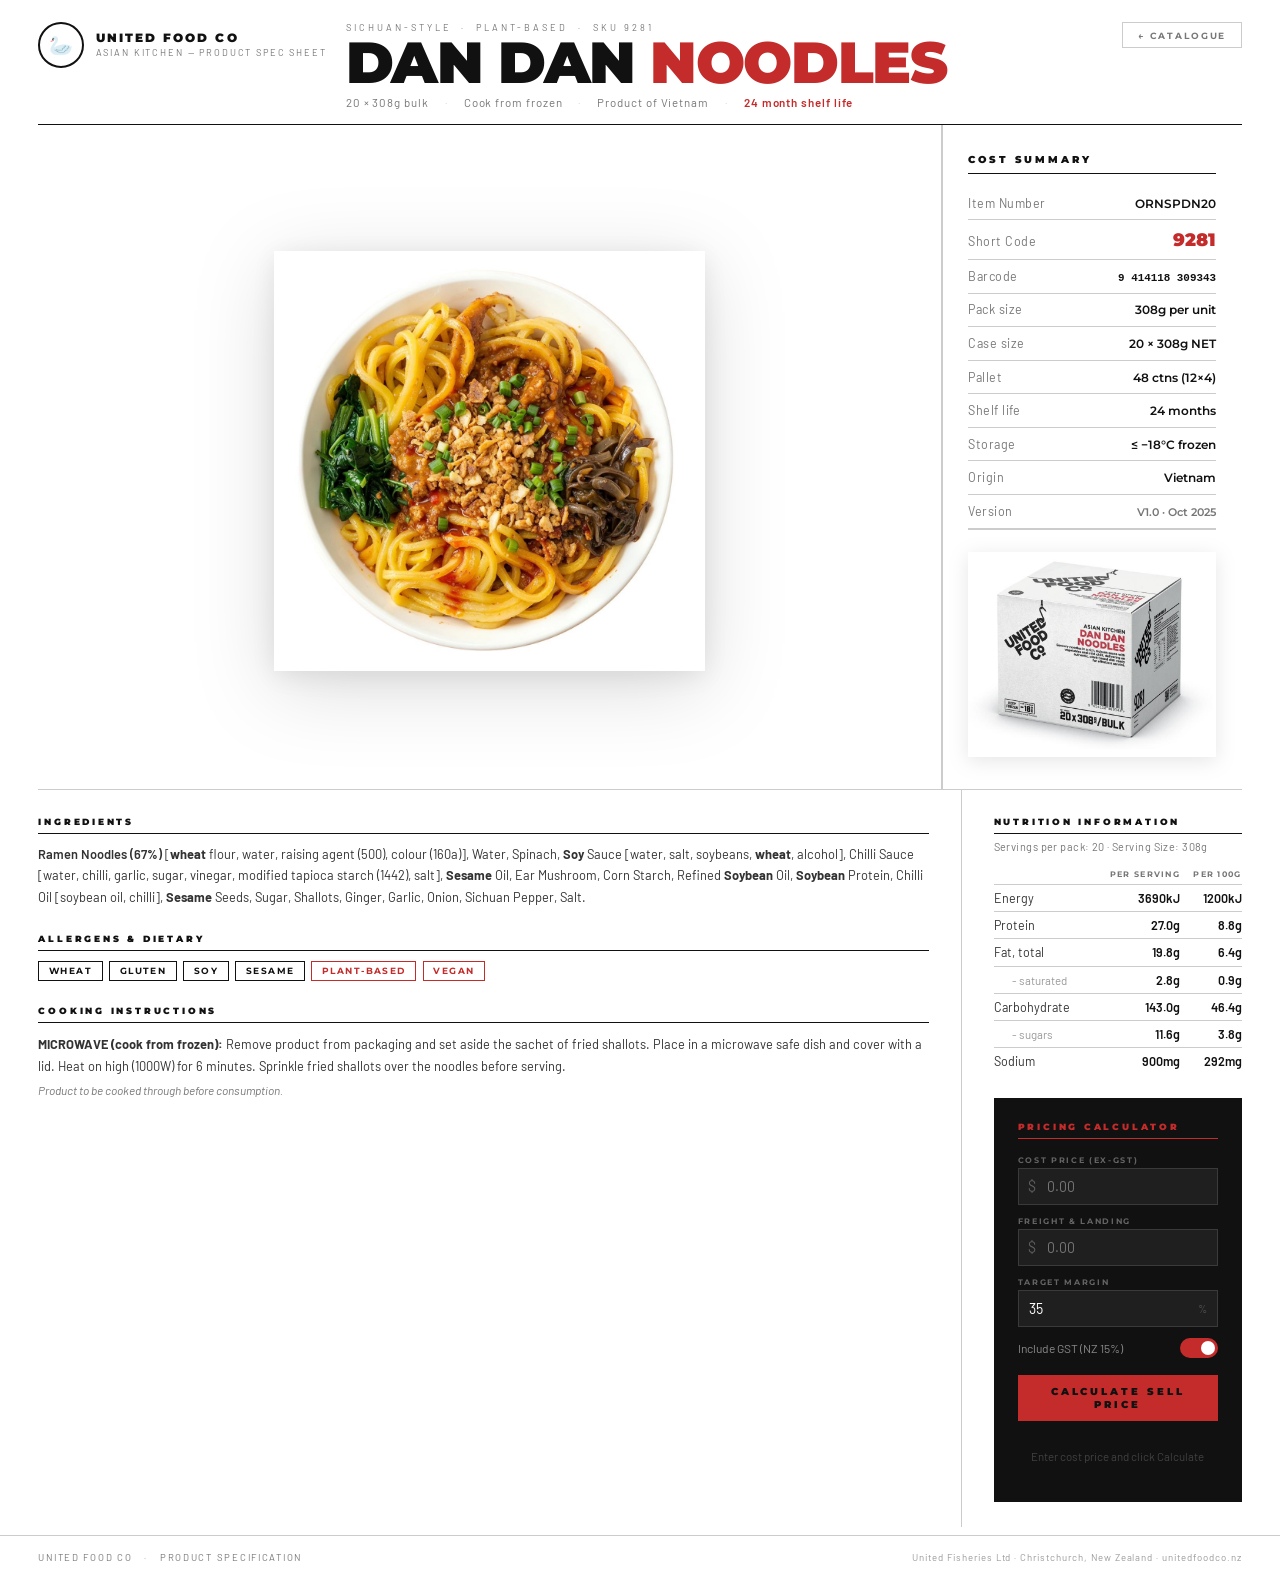
==== commit 90465ba3: "Add files via upload" ====
--- a/product-dandan.html
+++ b/product-dandan.html
@@ -1,205 +1,138 @@
 <!DOCTYPE html>
 <html lang="en">
 <head>
-  <meta charset="UTF-8" />
-  <meta name="viewport" content="width=device-width, initial-scale=1.0" />
+  <meta charset="UTF-8">
+  <meta name="viewport" content="width=device-width, initial-scale=1.0">
   <title>Dan Dan Noodles — United Food Co</title>
   <link rel="preconnect" href="https://fonts.googleapis.com">
-  <link href="https://fonts.googleapis.com/css2?family=Montserrat:wght@400;500;600;700;900&family=Barlow:wght@300;400;500;600&display=swap" rel="stylesheet">
+  <link href="https://fonts.googleapis.com/css2?family=Montserrat:wght@400;600;700;900&family=Barlow:ital,wght@0,300;0,400;0,500;0,600;1,400&display=swap" rel="stylesheet">
   <link rel="stylesheet" href="ufc-product.css">
   <style>:root { --accent: #C42B2B; }</style>
 </head>
 <body>
 
-<nav>
-  <a class="nav-brand" href="index.html">
-    <span class="nav-brand-swan">🦢</span>
-    <div><span class="nav-brand-name">United Food Co</span><span class="nav-brand-sub">Asian Kitchen</span></div>
-  </a>
-  <a class="nav-back" href="index.html"><span class="nav-dot"></span>← Back to Catalogue</a>
-</nav>
+<header class="page-header">
+  <div class="ph-logo">
+    <div class="ph-logo-mark">🦢</div>
+    <div class="ph-logo-text">
+      <span class="ph-logo-name">United Food Co</span>
+      <span class="ph-logo-sub">Asian Kitchen — Product Spec Sheet</span>
+    </div>
+  </div>
+  <div class="ph-title-block">
+    <div class="ph-eyebrow">Sichuan-Style &nbsp;·&nbsp; Plant-Based &nbsp;·&nbsp; SKU 9281</div>
+    <div class="ph-product-name">Dan Dan <span class="accent">Noodles</span></div>
+    <div class="ph-meta">
+      <span>20 × 308g bulk</span>
+      <span class="ph-meta-sep">·</span>
+      <span>Cook from frozen</span>
+      <span class="ph-meta-sep">·</span>
+      <span>Product of Vietnam</span>
+      <span class="ph-meta-sep">·</span>
+      <span class="ph-meta-accent">24 month shelf life</span>
+    </div>
+  </div>
+  <a class="ph-back" href="index.html">← Catalogue</a>
+</header>
 
-<div class="doc-mat">
-  <div class="doc-card">
-    <div class="doc-top-bar"></div>
+<div class="header-rule"></div>
 
-    <div class="doc-header">
-      <div class="doc-sidebar">
-        <div class="sidebar-logo">
-          <div class="sidebar-logo-name"><span>United</span><span>Food</span><span>Co.</span></div>
-          <div class="sidebar-logo-sub">Asian Kitchen</div>
-        </div>
-        <img class="sidebar-bowl" src="images/dandan-bowl.png" alt="Dan Dan Noodles" />
-        <img class="sidebar-box" src="images/dandan-box.png" alt="Packaging" />
-        <div class="sidebar-barcode">
-          <div class="barcode-lbl">Barcode</div>
-          <div class="barcode-num">9 414118 309343</div>
-          <div class="barcode-bars" id="bc1"></div>
-        </div>
-      </div>
+<div class="hero-section">
+  <div class="hero-bowl-wrap">
+    <img class="hero-bowl" src="images/dandan-bowl.png" alt="Dan Dan Noodles">
+  </div>
+  <div class="hero-facts">
+    <div class="hf-heading">Cost Summary</div>
+    <div class="hf-row"><span class="hf-label">Item Number</span><span class="hf-value">ORNSPDN20</span></div>
+    <div class="hf-row"><span class="hf-label">Short Code</span><span class="hf-value accent">9281</span></div>
+    <div class="hf-row"><span class="hf-label">Barcode</span><span class="hf-value" style="font-family:'Courier New',monospace;font-size:0.68rem;">9 414118 309343</span></div>
+    <div class="hf-row"><span class="hf-label">Pack size</span><span class="hf-value">308g per unit</span></div>
+    <div class="hf-row"><span class="hf-label">Case size</span><span class="hf-value">20 × 308g NET</span></div>
+    <div class="hf-row"><span class="hf-label">Pallet</span><span class="hf-value">48 ctns (12×4)</span></div>
+    <div class="hf-row"><span class="hf-label">Shelf life</span><span class="hf-value">24 months</span></div>
+    <div class="hf-row"><span class="hf-label">Storage</span><span class="hf-value">≤ −18°C frozen</span></div>
+    <div class="hf-row"><span class="hf-label">Origin</span><span class="hf-value">Vietnam</span></div>
+    <div class="hf-row"><span class="hf-label">Version</span><span class="hf-value" style="color:var(--mid);font-size:0.7rem;">V1.0 · Oct 2025</span></div>
+    <div class="hero-box-wrap">
+      <img class="hero-box" src="images/dandan-box.png" alt="Packaging">
+    </div>
+  </div>
+</div>
 
-      <div class="doc-header-content">
-        <div>
-          <div class="spec-doc-eyebrow">Product Specification</div>
-          <div class="doc-product-name">
-            Dan Dan<br>
-            <span class="c">Noodles</span>
-          </div>
-          <div class="doc-tagline">
-            Savoury noodles in a rich, Sichuan sauce with vegetables and mild chilli, delivering an authentic, plant-based dish ready for effortless service.
-          </div>
-        </div>
-        <div class="doc-key-row">
-          <div class="doc-key-cell"><div class="doc-key-label">Item Number</div><div class="doc-key-value">ORNSPDN20</div></div>
-          <div class="doc-key-cell"><div class="doc-key-label">Short Code</div><div class="doc-key-value">9281</div></div>
-          <div class="doc-key-cell"><div class="doc-key-label">Case Size</div><div class="doc-key-value">20 × 308g</div></div>
-          <div class="doc-key-cell"><div class="doc-key-label">Pallet</div><div class="doc-key-value">48 Ctns (12×4)</div></div>
-        </div>
+<div class="lower-rule"></div>
+
+<div class="lower-section">
+  <div class="lower-left">
+    <div>
+      <span class="sec-label">Ingredients</span>
+      <p class="ingredients-text">
+        <u>Ramen Noodles (67%)</u> [<strong>wheat</strong> flour, water, raising agent (500), colour (160a)], Water, Spinach, <strong>Soy</strong> Sauce [water, salt, soybeans, <strong>wheat</strong>, alcohol], Chilli Sauce [water, chilli, garlic, sugar, vinegar, modified tapioca starch (1442), salt], <strong>Sesame</strong> Oil, Ear Mushroom, Corn Starch, Refined <strong>Soybean</strong> Oil, <strong>Soybean</strong> Protein, Chilli Oil [soybean oil, chilli], <strong>Sesame</strong> Seeds, Sugar, Shallots, Ginger, Garlic, Onion, Sichuan Pepper, Salt.
+      </p>
+    </div>
+    <div>
+      <span class="sec-label">Allergens &amp; Dietary</span>
+      <div class="allergen-tags">
+        <span class="allergen-tag">Wheat</span>
+        <span class="allergen-tag">Gluten</span>
+        <span class="allergen-tag">Soy</span>
+        <span class="allergen-tag">Sesame</span>
+        <span class="allergen-tag" style="border-color:var(--accent);color:var(--accent);">Plant-Based</span>
+        <span class="allergen-tag" style="border-color:var(--accent);color:var(--accent);">Vegan</span>
       </div>
     </div>
-
-    <div class="doc-body">
-      <div class="doc-body-sidebar">
-        <div class="sidebar-section">
-          <div class="sidebar-section-label">Origin</div>
-          <div class="sidebar-section-value">Product of Vietnam</div>
-        </div>
-        <div class="sidebar-section">
-          <div class="sidebar-section-label">Shelf Life</div>
-          <div class="sidebar-section-value">24 months</div>
-        </div>
-        <div class="sidebar-section">
-          <div class="sidebar-section-label">Storage</div>
-          <div class="sidebar-section-value">Keep Frozen. Store at or below −18°C. Do not refreeze once thawed.</div>
-        </div>
-        <div class="sidebar-section">
-          <div class="sidebar-section-label">Cooking</div>
-          <div class="sidebar-section-value">Cook from frozen. Set aside shallot sachet. Microwave 1000W 6 minutes. Add shallots before serving.</div>
-        </div>
-        <div class="sidebar-section">
-          <div class="sidebar-section-label">Allergens</div>
-          <div class="allergen-warning">Contains: Wheat · Gluten · Soy · Sesame</div>
-        </div>
-        <div class="sidebar-section">
-          <div class="sidebar-section-label">Version</div>
-          <div class="sidebar-section-value" style="font-size:0.72rem;color:#999;">V1.0 · 14 October 2025</div>
-        </div>
-      </div>
-
-      <div class="doc-body-content">
-
-        <div class="spec-section">
-          <span class="spec-label">Ingredients</span>
-          <p class="spec-text">
-            <strong>Ramen Noodles (67%)</strong> [<strong>wheat</strong> flour, water, raising agent (500), colour (160a)], Water, Spinach, <strong>Soy</strong> Sauce [water, salt, soybeans, <strong>wheat</strong>, alcohol], Chilli Sauce [water, chilli, garlic, sugar, vinegar, modified tapioca starch (1442), salt], <strong>Sesame</strong> Oil, Ear Mushroom, Corn Starch, Refined <strong>Soybean</strong> Oil, <strong>Soybean</strong> Protein, Chilli Oil [<strong>soybean</strong> oil, chilli], <strong>Sesame</strong> Seeds, Sugar, Shallots, Ginger, Garlic, Onion, Sichuan Pepper, Salt.
-          </p>
-        </div>
-
-        <div class="spec-section">
-          <span class="spec-label">Cooking Instructions</span>
-          <div class="cooking-method-head">Microwave — Cook from frozen</div>
-          <p class="spec-text">Remove product from packaging and set aside the sachet of fried shallots. Place in a microwave safe dish and cover with a lid. Heat on high (1000W) for 6 minutes. Sprinkle fried shallots over the noodles before serving.</p>
-          <p class="cooking-warning">Product to be cooked through before consumption.</p>
-        </div>
-
-        <div class="spec-section">
-          <span class="spec-label">Nutrition Information</span>
-          <div class="nutri-servings">Servings per pack: 20 &nbsp;·&nbsp; Serving Size: 308g</div>
-          <table class="nutri-table">
-            <thead>
-              <tr><th>Average Quantity</th><th>Per Serving</th><th>Per 100g</th></tr>
-            </thead>
-            <tbody>
-              <tr><td>Energy</td><td>3690 kJ</td><td>1200 kJ</td></tr>
-              <tr><td>Protein</td><td>27.0g</td><td>8.8g</td></tr>
-              <tr><td>Fat, total</td><td>19.8g</td><td>6.4g</td></tr>
-              <tr class="sub"><td>— Saturated</td><td>2.8g</td><td>0.9g</td></tr>
-              <tr><td>Carbohydrate</td><td>143.0g</td><td>46.4g</td></tr>
-              <tr class="sub"><td>— Sugars</td><td>11.6g</td><td>3.8g</td></tr>
-              <tr><td>Sodium</td><td>900mg</td><td>292mg</td></tr>
-            </tbody>
-          </table>
-        </div>
-
-        <div class="doc-footer-specs">
-          <div class="dfs-cell"><div class="dfs-label">Size</div><div class="dfs-value">308g</div></div>
-          <div class="dfs-cell"><div class="dfs-label">Outer</div><div class="dfs-value">20×308g Net</div></div>
-          <div class="dfs-cell"><div class="dfs-label">Pallet</div><div class="dfs-value">48 Ctns (12×4)</div></div>
-          <div class="dfs-cell"><div class="dfs-label">Item No.</div><div class="dfs-value">ORNSPDN20</div></div>
-        </div>
-
-      </div>
-    </div>
-
-    <div class="doc-page-footer">
-      <span class="dpf-brand">🦢 United Food Co — Asian Kitchen</span>
-      <span class="dpf-info">United Fisheries Ltd · 50–58 Parkhouse Rd, Wigram, Christchurch · unitedfoodco.nz</span>
+    <div>
+      <span class="sec-label">Cooking Instructions</span>
+      <p class="cooking-text">
+        <strong>MICROWAVE (cook from frozen):</strong> Remove product from packaging and set aside the sachet of fried shallots. Place in a microwave safe dish and cover with a lid. Heat on high (1000W) for 6 minutes. Sprinkle fried shallots over the noodles before serving.
+      </p>
+      <p class="cooking-note">Product to be cooked through before consumption.</p>
     </div>
   </div>
 
-  <div class="calc-outer" style="margin-top:2rem;">
-    <span class="calc-eyebrow">Distributor Tool</span>
-    <div class="calc-title">Calculate Your Sell Price</div>
-    <div class="calc-grid">
+  <div class="lower-right">
+    <div>
+      <span class="sec-label">Nutrition Information</span>
+      <p style="font-size:0.68rem;color:var(--mid);margin-top:0.4rem;margin-bottom:0.1rem;letter-spacing:0.04em;">Servings per pack: 20 · Serving Size: 308g</p>
+      <table class="nutri">
+        <thead><tr><th></th><th>Per Serving</th><th>Per 100g</th></tr></thead>
+        <tbody>
+          <tr><td>Energy</td><td>3690kJ</td><td>1200kJ</td></tr>
+          <tr><td>Protein</td><td>27.0g</td><td>8.8g</td></tr>
+          <tr><td>Fat, total</td><td>19.8g</td><td>6.4g</td></tr>
+          <tr class="sub"><td>&nbsp;- saturated</td><td>2.8g</td><td>0.9g</td></tr>
+          <tr><td>Carbohydrate</td><td>143.0g</td><td>46.4g</td></tr>
+          <tr class="sub"><td>&nbsp;- sugars</td><td>11.6g</td><td>3.8g</td></tr>
+          <tr><td>Sodium</td><td>900mg</td><td>292mg</td></tr>
+        </tbody>
+      </table>
+    </div>
+    <div class="calc-section">
+      <span class="calc-sec-label">Pricing Calculator</span>
       <div class="calc-fields">
-        <div>
-          <div class="field-lbl">Cost Price (ex-GST) <span class="field-hint">Your buy price per unit</span></div>
-          <div class="inp-wrap"><span class="inp-pre">$</span><input type="number" id="cost" placeholder="0.00" min="0" step="0.01" /></div>
-        </div>
-        <div>
-          <div class="field-lbl">Freight & Landing <span class="field-hint">Per unit share</span></div>
-          <div class="inp-wrap"><span class="inp-pre">$</span><input type="number" id="freight" placeholder="0.00" min="0" step="0.01" /></div>
-        </div>
-        <div>
-          <div class="field-lbl">Target Gross Margin <span class="field-hint">% on sell price</span></div>
-          <div class="inp-wrap"><input type="number" id="margin" class="no-pre" placeholder="35" min="0" max="99.9" step="0.5" value="35" /><span class="inp-suf">%</span></div>
-        </div>
-        <div class="gst-row">
-          <div class="gst-text"><div class="gst-lbl">Include GST</div><div class="gst-sub-lbl">New Zealand 15%</div></div>
-          <label class="toggle"><input type="checkbox" id="gst-toggle" checked /><span class="toggle-track"></span></label>
-        </div>
-        <button class="calc-btn" id="calc-btn">Calculate Sell Price</button>
+        <div class="cf-row"><label class="cf-label">Cost Price (ex-GST)</label><div class="cf-input-wrap"><span class="cf-pre">$</span><input type="number" id="cost" placeholder="0.00" min="0" step="0.01"></div></div>
+        <div class="cf-row"><label class="cf-label">Freight &amp; Landing</label><div class="cf-input-wrap"><span class="cf-pre">$</span><input type="number" id="freight" placeholder="0.00" min="0" step="0.01"></div></div>
+        <div class="cf-row"><label class="cf-label">Target Margin</label><div class="cf-input-wrap"><input type="number" id="margin" class="bare" placeholder="35" value="35" min="0" max="99.9" step="0.5"><span class="cf-suf">%</span></div></div>
+        <div class="gst-row"><span class="gst-lbl">Include GST (NZ 15%)</span><label class="toggle"><input type="checkbox" id="gst-toggle" checked><span class="toggle-track"></span></label></div>
       </div>
-      <div class="results-wrap">
-        <div class="results-head"><div class="results-head-lbl">Pricing Breakdown</div></div>
-        <div class="results-body">
-          <div id="r-placeholder" class="r-placeholder">Enter your cost price<br>and click Calculate</div>
-          <div id="r-inner" style="display:none">
-            <div class="r-row"><span class="r-k">Cost Price</span><span class="r-v" id="r-cost">—</span></div>
-            <div class="r-row brk"><span class="r-k">Freight & Landing</span><span class="r-v" id="r-freight">—</span></div>
-            <div class="r-row"><span class="r-k">Total Landed Cost</span><span class="r-v" id="r-landed">—</span></div>
-            <div class="r-row brk"><span class="r-k">Margin Amount</span><span class="r-v" id="r-mamt">—</span></div>
-            <div class="r-row"><span class="r-k">Sell Price (ex-GST)</span><span class="r-v" id="r-exgst">—</span></div>
-            <div class="r-row" id="r-gstrow"><span class="r-k">GST (15%)</span><span class="r-v" id="r-gstamt">—</span></div>
-            <div class="r-row total-row"><span class="r-k">Total Sell Price</span><span class="r-v" id="r-total">—</span></div>
-            <div class="r-row profit-row no-border"><span class="r-k">Profit Contribution</span><span class="r-v" id="r-profit">—</span></div>
-            <div class="r-row margin-row no-border"><span class="r-k">Gross Margin %</span><span class="r-v" id="r-mpct">—</span></div>
-            <div class="bar-wrap">
-              <div class="bar-meta"><span>Margin</span><span>65% cap</span></div>
-              <div class="bar-track"><div class="bar-fill" id="margin-fill"></div></div>
-            </div>
-          </div>
-        </div>
-      </div>
+      <button class="calc-go" id="calc-btn">Calculate Sell Price</button>
+      <div id="calc-results" style="margin-top:0.8rem;"><div class="calc-result-placeholder">Enter cost price and click Calculate</div></div>
     </div>
   </div>
-
 </div>
 
-<footer>
-  <div><div class="ft-brand">🦢 United Food Co</div><div class="ft-sub">United Fisheries Ltd · Christchurch, New Zealand · unitedfoodco.nz</div></div>
-  <div class="ft-copy">© 2026 United Fisheries Ltd<br><a href="index.html">← Back to Catalogue</a></div>
+<footer class="page-footer">
+  <span class="pf-left">United Food Co <span>·</span> Product Specification</span>
+  <span class="pf-right">United Fisheries Ltd · Christchurch, New Zealand · unitedfoodco.nz</span>
 </footer>
 
-<script src="pricing-calc.js"></script>
 <script>
-(function(){
-  const bc = document.getElementById('bc1');
-  if(!bc) return;
-  const pattern = [1,2,3,1,2,1,1,2,1,3,1,2,1,1,3,1,2,1,2,1,1,2,3,1,1,2,1,2,1,3,1,1,2,1,3,1,2,1,1,2,1,3];
-  let t = true;
-  pattern.forEach(w => { const s = document.createElement('span'); s.style.width=(w*2)+'px'; if(!t) s.style.background='transparent'; bc.appendChild(s); t=!t; });
-})();
+document.getElementById('calc-btn').addEventListener('click', function(){
+  const cost=parseFloat(document.getElementById('cost').value)||0,freight=parseFloat(document.getElementById('freight').value)||0,margin=Math.min(parseFloat(document.getElementById('margin').value)||0,99.9),gst=document.getElementById('gst-toggle').checked,res=document.getElementById('calc-results');
+  if(cost<=0){res.innerHTML='<div class="calc-result-placeholder">Enter a cost price above zero</div>';return;}
+  const landed=cost+freight,sellEx=landed/(1-margin/100),mAmt=sellEx-landed,gstAmt=gst?sellEx*0.15:0,total=sellEx+gstAmt,fmt=n=>'$'+n.toFixed(2);
+  res.innerHTML=`<div class="cr-row"><span>Cost price</span><span>${fmt(cost)}</span></div><div class="cr-row cr-sep"><span>Freight</span><span>${fmt(freight)}</span></div><div class="cr-row"><span>Landed cost</span><span>${fmt(landed)}</span></div><div class="cr-row cr-sep"><span>Margin (${margin.toFixed(1)}%)</span><span>${fmt(mAmt)}</span></div><div class="cr-row">${gst?`<span>Sell ex-GST</span><span>${fmt(sellEx)}</span></div><div class="cr-row cr-sep"><span>GST (15%)</span><span>${fmt(gstAmt)}</span></div>`:`<span>Sell price</span><span>${fmt(sellEx)}</span></div>`}<div class="cr-total"><span>Total sell price</span><span>${fmt(total)}</span></div>`;
+});
+['cost','freight','margin'].forEach(id=>{document.getElementById(id).addEventListener('keydown',e=>{if(e.key==='Enter')document.getElementById('calc-btn').click();});});
 </script>
 </body>
 </html>
--- a/ufc-product.css
+++ b/ufc-product.css
@@ -1,341 +1,333 @@
-/* ufc-product.css — Spec Sheet Document Style */
+/* ufc-product.css — Little Fish Co editorial style, adapted for UFC spec sheets */
 *, *::before, *::after { box-sizing: border-box; margin: 0; padding: 0; }
 
 :root {
-  --ink:       #0f0f0f;
-  --rule:      #cccccc;
-  --pale:      #f7f6f4;
-  --mid:       #777777;
-  --white:     #ffffff;
-}
-
-html { scroll-behavior: smooth; }
-body { font-family: 'Barlow', sans-serif; background: #e8e5e0; color: var(--ink); }
-
-/* ── NAV ── */
-nav {
-  background: var(--ink); height: 56px;
-  display: flex; align-items: stretch;
-  position: sticky; top: 0; z-index: 100;
-}
-.nav-brand { display: flex; align-items: center; gap: 0.8rem; padding: 0 2rem; border-right: 1px solid rgba(255,255,255,0.08); text-decoration: none; }
-.nav-brand-swan { font-size: 1.2rem; }
-.nav-brand-name { font-family: 'Montserrat', sans-serif; font-weight: 900; font-size: 0.95rem; letter-spacing: 0.06em; text-transform: uppercase; color: white; display: block; }
-.nav-brand-sub { font-size: 0.55rem; letter-spacing: 0.2em; text-transform: uppercase; color: rgba(255,255,255,0.35); display: block; }
-.nav-back { display: flex; align-items: center; gap: 0.55rem; padding: 0 2rem; margin-left: auto; font-family: 'Montserrat', sans-serif; font-weight: 700; font-size: 0.62rem; letter-spacing: 0.2em; text-transform: uppercase; color: rgba(255,255,255,0.45); text-decoration: none; border-left: 1px solid rgba(255,255,255,0.08); transition: color 0.2s; }
-.nav-back:hover { color: white; }
-.nav-dot { width: 6px; height: 6px; border-radius: 50%; background: var(--accent); flex-shrink: 0; }
-
-/* ── OUTER WRAPPER — grey mat behind the document ── */
-.doc-mat {
-  padding: 2.5rem 2rem 4rem;
-  min-height: calc(100vh - 56px);
-}
-
-/* ── THE DOCUMENT — white A4-ish card ── */
-.doc-card {
+  --ink:      #111111;
+  --rule:     #cccccc;
+  --pale:     #f5f4f1;
+  --mid:      #777777;
+  --light:    #999999;
+  --white:    #ffffff;
+  --accent:   #111; /* overridden per page */
+}
+
+html { font-size: 16px; }
+body {
+  font-family: 'Barlow', sans-serif;
   background: var(--white);
-  max-width: 1060px;
-  margin: 0 auto;
-  box-shadow: 0 4px 40px rgba(0,0,0,0.18), 0 1px 4px rgba(0,0,0,0.1);
-}
-
-/* Accent colour bar across the top */
-.doc-top-bar { height: 6px; background: var(--accent); }
-
-/* ── DOCUMENT HEADER ── */
-.doc-header {
+  color: var(--ink);
+  min-height: 100vh;
+}
+
+/* ══════════════════════════════════════
+   PAGE HEADER  — mirrors recipe card top
+   ══════════════════════════════════════ */
+.page-header {
+  padding: 1.4rem 2.4rem 0.9rem;
   display: grid;
-  grid-template-columns: 220px 1fr;
+  grid-template-columns: auto 1fr auto;
+  align-items: start;
+  gap: 1.2rem;
+}
+
+.ph-logo {
+  display: flex; align-items: center; gap: 0.7rem;
+}
+.ph-logo-mark {
+  width: 46px; height: 46px;
+  border: 2px solid var(--ink);
+  border-radius: 50%;
+  display: flex; align-items: center; justify-content: center;
+  font-size: 1.2rem;
+  flex-shrink: 0;
+}
+.ph-logo-text {
+  display: flex; flex-direction: column;
+}
+.ph-logo-name {
+  font-family: 'Montserrat', sans-serif; font-weight: 900;
+  font-size: 0.72rem; letter-spacing: 0.18em; text-transform: uppercase;
+  color: var(--ink); line-height: 1.1;
+}
+.ph-logo-sub {
+  font-size: 0.58rem; letter-spacing: 0.2em; text-transform: uppercase;
+  color: var(--mid); margin-top: 0.15rem;
+}
+
+.ph-title-block { }
+.ph-eyebrow {
+  font-size: 0.58rem; letter-spacing: 0.32em; text-transform: uppercase;
+  color: var(--mid); margin-bottom: 0.2rem;
+}
+.ph-product-name {
+  font-family: 'Montserrat', sans-serif; font-weight: 900;
+  font-size: clamp(2rem, 4.5vw, 3.8rem);
+  line-height: 0.88; letter-spacing: -0.025em;
+  text-transform: uppercase; color: var(--ink);
+}
+.ph-product-name .accent { color: var(--accent); }
+.ph-meta {
+  margin-top: 0.5rem;
+  font-size: 0.72rem; color: var(--mid); letter-spacing: 0.08em;
+  display: flex; align-items: center; gap: 1rem;
+}
+.ph-meta-sep { color: var(--rule); }
+.ph-meta-accent { color: var(--accent); font-weight: 600; }
+
+.ph-back {
+  font-family: 'Montserrat', sans-serif; font-weight: 700;
+  font-size: 0.58rem; letter-spacing: 0.2em; text-transform: uppercase;
+  color: var(--mid); text-decoration: none;
+  border: 1px solid var(--rule); padding: 0.4rem 0.9rem;
+  transition: color 0.2s, border-color 0.2s;
+}
+.ph-back:hover { color: var(--ink); border-color: var(--ink); }
+
+/* Full-width rule under header — matches recipe card */
+.header-rule { height: 1.5px; background: var(--ink); margin: 0 2.4rem; }
+
+/* ══════════════════════════════════════
+   HERO IMAGE  — large, like recipe card photo
+   ══════════════════════════════════════ */
+.hero-section {
+  display: grid;
+  grid-template-columns: 1fr 300px;
+  gap: 0;
+  padding: 0 2.4rem;
+  margin: 0;
+  align-items: stretch;
+}
+
+.hero-bowl-wrap {
+  background: var(--white);
+  display: flex; align-items: center; justify-content: center;
+  padding: 2rem 2rem 1.5rem;
+  border-right: 1px solid var(--rule);
+}
+.hero-bowl {
+  width: 100%;
+  max-height: 420px;
+  object-fit: contain;
+  /* PNG transparency blends with white bg — no box shadow, just drop shadow */
+  filter: drop-shadow(0 16px 40px rgba(0,0,0,0.14)) drop-shadow(0 4px 12px rgba(0,0,0,0.08));
+}
+
+/* Right-side quick facts panel */
+.hero-facts {
+  padding: 1.8rem 1.6rem;
+  display: flex; flex-direction: column; gap: 0;
+  border-left: 1px solid var(--rule);
+}
+.hf-heading {
+  font-family: 'Montserrat', sans-serif; font-weight: 900;
+  font-size: 0.6rem; letter-spacing: 0.3em; text-transform: uppercase;
+  color: var(--ink); padding-bottom: 0.5rem;
   border-bottom: 1.5px solid var(--ink);
-}
-
-/* Left sidebar */
-.doc-sidebar {
+  margin-bottom: 0.8rem;
+}
+.hf-row {
+  display: flex; justify-content: space-between; align-items: baseline;
+  padding: 0.55rem 0; border-bottom: 1px solid var(--rule);
+  font-size: 0.78rem;
+}
+.hf-row:last-child { border-bottom: none; }
+.hf-label { color: var(--mid); letter-spacing: 0.04em; }
+.hf-value { font-weight: 600; color: var(--ink); text-align: right; font-family: 'Montserrat', sans-serif; font-size: 0.78rem; }
+.hf-value.accent { color: var(--accent); font-size: 1.1rem; font-weight: 900; }
+
+.hero-box-wrap {
+  margin-top: auto; padding-top: 1.4rem;
+  border-top: 1px solid var(--rule);
+}
+.hero-box {
+  width: 100%;
+  filter: drop-shadow(0 4px 10px rgba(0,0,0,0.1));
+}
+
+/* ══════════════════════════════════════
+   LOWER SECTION — ingredients / spec / nutrition
+   Like recipe card's bottom two-column layout
+   ══════════════════════════════════════ */
+.lower-rule { height: 1px; background: var(--rule); margin: 0 2.4rem; }
+.lower-section {
+  display: grid;
+  grid-template-columns: 1fr 280px;
+  gap: 0;
+  padding: 0 2.4rem;
+}
+
+/* LEFT: ingredients + cooking + allergens */
+.lower-left {
+  padding: 1.6rem 2rem 1.6rem 0;
   border-right: 1px solid var(--rule);
-  padding: 2.5rem 1.8rem;
-  display: flex; flex-direction: column; gap: 2rem;
-  background: var(--pale);
-}
-
-.sidebar-logo { display: flex; flex-direction: column; gap: 0.15rem; }
-.sidebar-logo-name {
-  font-family: 'Montserrat', sans-serif; font-weight: 900;
-  font-size: 1.4rem; line-height: 0.9;
-  text-transform: uppercase; letter-spacing: -0.01em; color: var(--ink);
-}
-.sidebar-logo-name span { display: block; }
-.sidebar-logo-sub { font-size: 0.56rem; font-weight: 600; letter-spacing: 0.22em; text-transform: uppercase; color: var(--mid); margin-top: 0.4rem; }
-
-.sidebar-bowl { width: 100%; filter: drop-shadow(0 6px 14px rgba(0,0,0,0.15)); }
-.sidebar-box { width: 100%; }
-
-.sidebar-barcode { border-top: 1px solid var(--rule); padding-top: 1.2rem; }
-.barcode-lbl { font-family: 'Montserrat', sans-serif; font-weight: 700; font-size: 0.52rem; letter-spacing: 0.24em; text-transform: uppercase; color: var(--mid); margin-bottom: 0.35rem; }
-.barcode-num { font-family: 'Courier New', monospace; font-size: 0.8rem; font-weight: 700; letter-spacing: 0.06em; color: var(--ink); }
-/* Simple CSS barcode visual */
-.barcode-bars {
-  display: flex; height: 42px; gap: 0; margin-top: 0.5rem; overflow: hidden; width: 100%;
-}
-.barcode-bars span { display: block; background: var(--ink); flex-shrink: 0; }
-
-/* Right header content */
-.doc-header-content { padding: 2.5rem 2.8rem; display: flex; flex-direction: column; justify-content: space-between; }
-
-.spec-doc-eyebrow {
-  font-family: 'Montserrat', sans-serif; font-weight: 700;
-  font-size: 0.58rem; letter-spacing: 0.45em;
-  text-transform: uppercase; color: var(--mid);
-  margin-bottom: 1.2rem;
-  display: flex; align-items: center; gap: 0.8rem;
-}
-.spec-doc-eyebrow::after { content: ''; flex: 1; height: 1px; background: var(--rule); }
-
-.doc-product-name {
-  font-family: 'Montserrat', sans-serif; font-weight: 900;
-  font-size: clamp(2.2rem, 4.2vw, 3.6rem);
-  line-height: 0.88; text-transform: uppercase;
-  letter-spacing: -0.025em; color: var(--ink);
-  margin-bottom: 1rem;
-}
-.doc-product-name .c { color: var(--accent); }
-
-.doc-tagline {
-  font-size: 0.88rem; line-height: 1.7; font-style: italic;
-  color: var(--mid); max-width: 500px; margin-bottom: 2rem;
-  border-left: 3px solid var(--accent); padding-left: 1rem;
-}
-
-/* Key facts row — mirrors ITEM NUMBER / SHORT CODE boxes on spec sheet */
-.doc-key-row {
-  display: grid;
-  grid-template-columns: repeat(3, auto) 1fr;
-  gap: 0;
-  border: 1px solid var(--rule);
-  width: fit-content;
-}
-.doc-key-cell {
-  padding: 0.7rem 1.2rem;
-  border-right: 1px solid var(--rule);
-  display: flex; flex-direction: column; gap: 0.18rem;
-  min-width: 120px;
-}
-.doc-key-cell:last-child { border-right: none; }
-.doc-key-label {
-  font-family: 'Montserrat', sans-serif; font-weight: 700;
-  font-size: 0.5rem; letter-spacing: 0.28em;
-  text-transform: uppercase; color: var(--mid);
-}
-.doc-key-value {
-  font-family: 'Montserrat', sans-serif; font-weight: 900;
-  font-size: 0.9rem; letter-spacing: 0.02em;
-  text-transform: uppercase; color: var(--ink);
-}
-
-/* ── DOCUMENT BODY ── */
-.doc-body {
-  display: grid;
-  grid-template-columns: 220px 1fr;
-}
-
-/* Sidebar continues */
-.doc-body-sidebar {
-  border-right: 1px solid var(--rule);
-  background: var(--pale);
-  padding: 2rem 1.8rem;
-  display: flex; flex-direction: column; gap: 2rem;
-}
-
-.sidebar-section { display: flex; flex-direction: column; gap: 0.4rem; }
-.sidebar-section-label {
-  font-family: 'Montserrat', sans-serif; font-weight: 900;
-  font-size: 0.54rem; letter-spacing: 0.28em;
-  text-transform: uppercase; color: var(--accent);
-  padding-bottom: 0.3rem;
+  display: flex; flex-direction: column; gap: 1.5rem;
+}
+
+/* RIGHT: cost summary style panel */
+.lower-right {
+  padding: 1.6rem 0 1.6rem 2rem;
+  display: flex; flex-direction: column; gap: 1.5rem;
+}
+
+/* Section labels — exactly like recipe card "INGREDIENTS", "COST SUMMARY" */
+.sec-label {
+  font-family: 'Montserrat', sans-serif; font-weight: 900;
+  font-size: 0.58rem; letter-spacing: 0.3em; text-transform: uppercase;
+  color: var(--ink); display: block;
+  padding-bottom: 0.4rem; margin-bottom: 0;
+  border-bottom: 1.5px solid var(--ink);
+}
+
+/* Table header row — "INGREDIENT · QUANTITY · COST" */
+.spec-table {
+  width: 100%; border-collapse: collapse; font-size: 0.8rem;
+  margin-top: 0.6rem;
+}
+.spec-table thead th {
+  font-family: 'Montserrat', sans-serif; font-weight: 700;
+  font-size: 0.52rem; letter-spacing: 0.24em; text-transform: uppercase;
+  color: var(--mid); padding: 0.4rem 0; text-align: left;
+  border-bottom: 1px solid var(--rule);
+}
+.spec-table thead th:last-child { text-align: right; }
+.spec-table tbody td {
+  padding: 0.48rem 0; border-bottom: 1px solid var(--rule);
+  color: #333; vertical-align: middle;
+}
+.spec-table tbody td:nth-child(2) { color: var(--mid); font-size: 0.75rem; text-align: right; padding-right: 1.5rem; }
+.spec-table tbody td:last-child { text-align: right; font-weight: 600; color: var(--ink); }
+.spec-table tbody tr:last-child td { border-bottom: none; }
+
+/* Ingredients prose */
+.ingredients-text {
+  font-size: 0.8rem; line-height: 1.7; color: #333; margin-top: 0.6rem;
+}
+.ingredients-text u { text-decoration: none; font-weight: 600; }
+
+/* Allergen tags — plain bordered boxes like recipe card */
+.allergen-tags { display: flex; gap: 0.4rem; flex-wrap: wrap; margin-top: 0.6rem; }
+.allergen-tag {
+  font-family: 'Montserrat', sans-serif; font-weight: 700;
+  font-size: 0.56rem; letter-spacing: 0.16em; text-transform: uppercase;
+  border: 1px solid var(--ink); padding: 0.22rem 0.6rem;
+  color: var(--ink);
+}
+
+/* Cooking notes */
+.cooking-text { font-size: 0.8rem; line-height: 1.72; color: #333; margin-top: 0.6rem; }
+.cooking-note { font-size: 0.74rem; font-style: italic; color: var(--mid); margin-top: 0.4rem; }
+
+/* ── COST SUMMARY PANEL — right column, exactly like recipe card ── */
+.cost-row {
+  display: flex; justify-content: space-between; align-items: baseline;
+  font-size: 0.82rem; padding: 0.5rem 0;
+  border-bottom: 1px solid var(--rule);
+}
+.cost-row:last-of-type { border-bottom: none; }
+.cost-label { color: var(--mid); }
+.cost-value { font-weight: 600; color: var(--ink); }
+.cost-row.total .cost-label { font-weight: 600; color: var(--ink); font-size: 0.85rem; }
+.cost-row.total .cost-value { font-size: 1.4rem; font-family: 'Montserrat', sans-serif; font-weight: 900; color: var(--accent); }
+
+/* Nutrition table in right panel */
+table.nutri {
+  width: 100%; border-collapse: collapse; font-size: 0.78rem;
+  margin-top: 0.6rem;
+}
+table.nutri thead th {
+  font-family: 'Montserrat', sans-serif; font-weight: 700;
+  font-size: 0.5rem; letter-spacing: 0.16em; text-transform: uppercase;
+  color: var(--mid); padding: 0.35rem 0; text-align: left;
+  border-bottom: 1px solid var(--rule);
+}
+table.nutri thead th:not(:first-child) { text-align: right; }
+table.nutri tbody td {
+  padding: 0.38rem 0; border-bottom: 1px solid var(--rule);
+  color: #333; font-size: 0.78rem;
+}
+table.nutri tbody td:not(:first-child) { text-align: right; font-weight: 600; color: var(--ink); }
+table.nutri tbody tr.sub td:first-child { padding-left: 1rem; color: var(--light); font-size: 0.72rem; }
+table.nutri tbody tr:last-child td { border-bottom: none; }
+
+/* ── PRICING CALCULATOR ── */
+.calc-section {
+  background: var(--ink);
+  padding: 1.4rem 1.5rem;
+}
+.calc-sec-label {
+  font-family: 'Montserrat', sans-serif; font-weight: 900;
+  font-size: 0.58rem; letter-spacing: 0.3em; text-transform: uppercase;
+  color: var(--accent); padding-bottom: 0.4rem;
   border-bottom: 1.5px solid var(--accent);
-  margin-bottom: 0.1rem;
-}
-.sidebar-section-value { font-size: 0.8rem; line-height: 1.6; color: #333; }
-
-/* Allergen pill */
-.allergen-warning {
-  background: #fff8ee;
-  border: 1px solid #f0d080;
-  padding: 0.5rem 0.7rem;
-  font-size: 0.72rem; font-weight: 600;
-  color: #7a4f00; line-height: 1.5;
-  margin-top: 0.3rem;
-}
-
-/* Body content area */
-.doc-body-content { padding: 2rem 2.8rem; }
-
-/* Section heading — EXACTLY like the spec sheet section labels */
-.spec-label {
-  font-family: 'Montserrat', sans-serif; font-weight: 900;
-  font-size: 0.6rem; letter-spacing: 0.32em;
-  text-transform: uppercase; color: var(--ink);
-  border-bottom: 1.5px solid var(--ink);
-  padding-bottom: 0.3rem; margin-bottom: 0.85rem;
-  display: block;
-}
-
-.spec-section { margin-bottom: 2.2rem; }
-
-.spec-text { font-size: 0.84rem; line-height: 1.78; color: #333; }
-.spec-text strong { font-weight: 600; color: var(--ink); }
-
-/* Cooking block */
-.cooking-method-head {
-  font-family: 'Montserrat', sans-serif; font-weight: 900;
-  font-size: 0.62rem; letter-spacing: 0.2em; text-transform: uppercase;
-  color: var(--accent); margin-bottom: 0.4rem;
-}
-.cooking-warning { font-size: 0.76rem; font-style: italic; color: var(--mid); margin-top: 0.5rem; }
-
-/* ── NUTRITION TABLE — matches spec sheet exactly ── */
-.nutri-servings { font-size: 0.72rem; color: var(--mid); letter-spacing: 0.04em; margin-bottom: 0.9rem; font-weight: 500; }
-
-table.nutri-table {
-  width: 100%; border-collapse: collapse;
-  border: 1px solid var(--rule);
-}
-table.nutri-table thead tr { background: var(--pale); border-bottom: 1.5px solid var(--ink); }
-table.nutri-table thead th {
-  font-family: 'Montserrat', sans-serif; font-weight: 700;
-  font-size: 0.56rem; letter-spacing: 0.2em; text-transform: uppercase;
-  color: var(--mid); padding: 0.65rem 1rem; text-align: left;
-  border-right: 1px solid var(--rule);
-}
-table.nutri-table thead th:not(:first-child) { text-align: right; }
-table.nutri-table thead th:last-child { border-right: none; }
-table.nutri-table tbody td {
-  padding: 0.55rem 1rem; font-size: 0.82rem;
-  border-bottom: 1px solid var(--rule);
-  border-right: 1px solid var(--rule); color: #333;
-}
-table.nutri-table tbody td:last-child { border-right: none; }
-table.nutri-table tbody td:not(:first-child) { text-align: right; font-weight: 600; color: var(--ink); }
-table.nutri-table tbody tr.sub td:first-child { padding-left: 2rem; color: var(--mid); font-size: 0.78rem; }
-table.nutri-table tbody tr:last-child td { border-bottom: none; }
-
-/* SIZE / OUTER / PALLET row — like bottom of spec sheet */
-.doc-footer-specs {
-  border-top: 1.5px solid var(--ink);
-  margin-top: 2.5rem;
-  padding-top: 1rem;
-  display: grid;
-  grid-template-columns: repeat(4, 1fr);
-  gap: 0;
-}
-.dfs-cell { padding: 0.6rem 0; border-right: 1px solid var(--rule); padding-right: 1.5rem; margin-right: 1.5rem; }
-.dfs-cell:last-child { border-right: none; }
-.dfs-label { font-family: 'Montserrat', sans-serif; font-weight: 700; font-size: 0.52rem; letter-spacing: 0.24em; text-transform: uppercase; color: var(--mid); margin-bottom: 0.2rem; }
-.dfs-value { font-family: 'Montserrat', sans-serif; font-weight: 900; font-size: 0.95rem; color: var(--ink); text-transform: uppercase; }
-
-/* ── PRICING CALCULATOR — dark section below the document card ── */
-.calc-outer {
-  max-width: 1060px; margin: 0 auto;
-  background: var(--ink);
-  box-shadow: 0 4px 40px rgba(0,0,0,0.18);
-  padding: 3rem 3.5rem;
-}
-
-.calc-eyebrow {
-  font-family: 'Montserrat', sans-serif; font-weight: 900;
-  font-size: 0.58rem; letter-spacing: 0.38em; text-transform: uppercase;
-  color: var(--accent); margin-bottom: 0.5rem; display: block;
-}
-.calc-title {
-  font-family: 'Montserrat', sans-serif; font-weight: 900;
-  font-size: 1.6rem; text-transform: uppercase;
-  letter-spacing: -0.01em; color: white; margin-bottom: 2.5rem;
-}
-.calc-grid { display: grid; grid-template-columns: 1fr 1fr; gap: 4rem; align-items: start; }
-.calc-fields { display: flex; flex-direction: column; gap: 1.3rem; }
-
-.field-lbl {
-  font-family: 'Montserrat', sans-serif; font-weight: 700;
-  font-size: 0.58rem; letter-spacing: 0.22em; text-transform: uppercase;
-  color: rgba(255,255,255,0.38); display: flex; justify-content: space-between; align-items: baseline;
-  margin-bottom: 0.4rem;
-}
-.field-hint { font-size: 0.54rem; color: rgba(255,255,255,0.18); font-weight: 400; text-transform: none; letter-spacing: 0; }
-
-.inp-wrap { position: relative; }
-.inp-pre { position: absolute; left: 0.9rem; top: 50%; transform: translateY(-50%); color: rgba(255,255,255,0.28); font-size: 0.95rem; pointer-events: none; }
-.inp-suf { position: absolute; right: 0.9rem; top: 50%; transform: translateY(-50%); color: rgba(255,255,255,0.22); font-size: 0.72rem; pointer-events: none; letter-spacing: 0.06em; }
-
-input[type="number"] { width: 100%; background: rgba(255,255,255,0.05); border: 1px solid rgba(255,255,255,0.1); color: white; padding: 0.82rem 0.9rem 0.82rem 2.1rem; font-family: 'Barlow', sans-serif; font-size: 1rem; outline: none; transition: border-color 0.2s, background 0.2s; -moz-appearance: textfield; }
+  margin-bottom: 1rem; display: block;
+}
+.calc-fields { display: flex; flex-direction: column; gap: 0.7rem; margin-bottom: 0.8rem; }
+.cf-row { display: flex; flex-direction: column; gap: 0.2rem; }
+.cf-label {
+  font-family: 'Montserrat', sans-serif; font-weight: 700;
+  font-size: 0.52rem; letter-spacing: 0.2em; text-transform: uppercase;
+  color: rgba(255,255,255,0.35);
+}
+.cf-input-wrap { position: relative; }
+.cf-pre { position: absolute; left: 0.65rem; top: 50%; transform: translateY(-50%); color: rgba(255,255,255,0.3); font-size: 0.9rem; pointer-events: none; }
+.cf-suf { position: absolute; right: 0.65rem; top: 50%; transform: translateY(-50%); color: rgba(255,255,255,0.22); font-size: 0.68rem; pointer-events: none; }
+input[type="number"] {
+  width: 100%; background: rgba(255,255,255,0.06); border: 1px solid rgba(255,255,255,0.12);
+  color: white; padding: 0.55rem 0.65rem 0.55rem 1.8rem;
+  font-family: 'Barlow', sans-serif; font-size: 0.88rem; outline: none;
+  transition: border-color 0.2s; -moz-appearance: textfield;
+}
 input::-webkit-outer-spin-button, input::-webkit-inner-spin-button { -webkit-appearance: none; }
-input:focus { border-color: var(--accent); background: rgba(255,255,255,0.08); }
-input.no-pre { padding-left: 0.9rem; }
-
-.gst-row { display: flex; align-items: center; justify-content: space-between; margin-top: 0.3rem; }
-.gst-text { }
-.gst-lbl { font-size: 0.8rem; font-weight: 500; color: rgba(255,255,255,0.55); }
-.gst-sub-lbl { font-size: 0.6rem; color: rgba(255,255,255,0.22); margin-top: 0.1rem; }
-.toggle { position: relative; width: 42px; height: 22px; cursor: pointer; display: inline-block; }
+input:focus { border-color: var(--accent); }
+input.bare { padding-left: 0.65rem; }
+.gst-row { display: flex; justify-content: space-between; align-items: center; }
+.gst-lbl { font-size: 0.75rem; color: rgba(255,255,255,0.5); }
+.toggle { position: relative; width: 38px; height: 20px; cursor: pointer; display: inline-block; }
 .toggle input { opacity: 0; width: 0; height: 0; }
-.toggle-track { position: absolute; inset: 0; background: rgba(255,255,255,0.1); border-radius: 22px; transition: background 0.25s; }
-.toggle-track::before { content: ''; position: absolute; width: 16px; height: 16px; left: 3px; top: 3px; background: rgba(255,255,255,0.35); border-radius: 50%; transition: transform 0.25s, background 0.25s; }
+.toggle-track { position: absolute; inset: 0; background: rgba(255,255,255,0.1); border-radius: 20px; transition: background 0.25s; }
+.toggle-track::before { content: ''; position: absolute; width: 14px; height: 14px; left: 3px; top: 3px; background: rgba(255,255,255,0.35); border-radius: 50%; transition: transform 0.25s, background 0.25s; }
 .toggle input:checked + .toggle-track { background: var(--accent); }
-.toggle input:checked + .toggle-track::before { transform: translateX(20px); background: white; }
-
-.calc-btn { width: 100%; padding: 0.9rem; background: var(--accent); border: none; cursor: pointer; font-family: 'Montserrat', sans-serif; font-size: 0.75rem; font-weight: 900; letter-spacing: 0.28em; text-transform: uppercase; color: var(--ink); transition: opacity 0.2s; margin-top: 0.8rem; }
-.calc-btn:hover { opacity: 0.85; }
-
-/* Results */
-.results-wrap { border: 1px solid rgba(255,255,255,0.1); }
-.results-head { padding: 0.9rem 1.5rem; border-bottom: 1px solid rgba(255,255,255,0.08); background: rgba(255,255,255,0.03); }
-.results-head-lbl { font-family: 'Montserrat', sans-serif; font-weight: 700; font-size: 0.56rem; letter-spacing: 0.28em; text-transform: uppercase; color: rgba(255,255,255,0.25); }
-.results-body { padding: 1.4rem 1.5rem 1.8rem; }
-.r-placeholder { text-align: center; padding: 2.5rem; font-size: 0.8rem; font-weight: 300; color: rgba(255,255,255,0.16); line-height: 1.7; }
-
-.r-row { display: flex; justify-content: space-between; align-items: baseline; padding: 0.55rem 0; border-bottom: 1px solid rgba(255,255,255,0.05); }
-.r-row.brk { border-bottom-color: rgba(255,255,255,0.12); padding-bottom: 0.8rem; }
-.r-row.total-row { border-top: 2px solid var(--accent); border-bottom: none; padding-top: 0.9rem; margin-top: 0.35rem; }
-.r-row.no-border { border-bottom: none; }
-.r-k { font-family: 'Montserrat', sans-serif; font-size: 0.56rem; font-weight: 700; letter-spacing: 0.18em; text-transform: uppercase; color: rgba(255,255,255,0.25); }
-.r-v { font-family: 'Montserrat', sans-serif; font-size: 1rem; font-weight: 900; color: white; }
-.r-row.total-row .r-k { color: rgba(255,255,255,0.5); font-size: 0.6rem; }
-.r-row.total-row .r-v { font-size: 1.65rem; color: var(--accent); }
-.r-row.profit-row .r-v { color: #6EE7B7; }
-.r-row.margin-row .r-v { color: #93C5FD; }
-
-.bar-wrap { margin-top: 1.4rem; }
-.bar-meta { display: flex; justify-content: space-between; margin-bottom: 0.35rem; }
-.bar-meta span { font-family: 'Montserrat', sans-serif; font-size: 0.5rem; font-weight: 700; letter-spacing: 0.16em; text-transform: uppercase; color: rgba(255,255,255,0.16); }
-.bar-track { height: 3px; background: rgba(255,255,255,0.06); }
-.bar-fill { height: 100%; width: 0; background: var(--accent); transition: width 0.5s ease; }
-
-/* ── DOCUMENT FOOTER ── */
-.doc-page-footer {
-  border-top: 1.5px solid var(--ink);
-  padding: 1rem 2.8rem;
+.toggle input:checked + .toggle-track::before { transform: translateX(18px); background: white; }
+.calc-go {
+  width: 100%; padding: 0.6rem; background: var(--accent); border: none; cursor: pointer;
+  font-family: 'Montserrat', sans-serif; font-size: 0.65rem; font-weight: 900;
+  letter-spacing: 0.28em; text-transform: uppercase; color: var(--ink);
+  transition: opacity 0.2s; margin-top: 0.3rem;
+}
+.calc-go:hover { opacity: 0.85; }
+.calc-result-placeholder { font-size: 0.72rem; color: rgba(255,255,255,0.2); text-align: center; padding: 1rem 0; }
+.cr-row { display: flex; justify-content: space-between; padding: 0.36rem 0; border-bottom: 1px solid rgba(255,255,255,0.06); font-size: 0.75rem; color: rgba(255,255,255,0.5); }
+.cr-row span:last-child { font-weight: 600; color: rgba(255,255,255,0.9); }
+.cr-sep { border-bottom-color: rgba(255,255,255,0.15); padding-bottom: 0.5rem; }
+.cr-total { display: flex; justify-content: space-between; align-items: baseline; padding: 0.6rem 0 0.2rem; border-top: 2px solid var(--accent); margin-top: 0.3rem; }
+.cr-total span:first-child { font-family: 'Montserrat', sans-serif; font-size: 0.52rem; font-weight: 700; letter-spacing: 0.18em; text-transform: uppercase; color: rgba(255,255,255,0.4); }
+.cr-total span:last-child { font-family: 'Montserrat', sans-serif; font-size: 1.3rem; font-weight: 900; color: var(--accent); }
+
+/* ══════════════════════════════════════
+   PAGE FOOTER — "LITTLE FISH CO" style
+   ══════════════════════════════════════ */
+.page-footer {
   display: flex; justify-content: space-between; align-items: center;
-  background: var(--pale);
-}
-.dpf-brand { font-family: 'Montserrat', sans-serif; font-weight: 900; font-size: 0.7rem; letter-spacing: 0.1em; text-transform: uppercase; color: var(--ink); }
-.dpf-info { font-size: 0.58rem; color: var(--mid); letter-spacing: 0.06em; }
-
-/* ── SITE FOOTER ── */
-footer { background: #0a0a0a; padding: 1.8rem 2rem; display: flex; align-items: center; justify-content: space-between; max-width: 100%; }
-.ft-brand { font-family: 'Montserrat', sans-serif; font-weight: 900; font-size: 0.85rem; letter-spacing: 0.06em; text-transform: uppercase; color: white; }
-.ft-sub { font-size: 0.55rem; letter-spacing: 0.14em; text-transform: uppercase; color: rgba(255,255,255,0.25); margin-top: 0.15rem; }
-.ft-copy { font-size: 0.55rem; letter-spacing: 0.1em; color: rgba(255,255,255,0.18); text-transform: uppercase; text-align: right; }
-.ft-copy a { color: rgba(255,255,255,0.3); text-decoration: none; }
-
-@media (max-width: 820px) {
-  .doc-mat { padding: 1rem 0.75rem 3rem; }
-  .doc-header, .doc-body { grid-template-columns: 1fr; }
-  .doc-sidebar, .doc-body-sidebar { border-right: none; border-bottom: 1px solid var(--rule); padding: 1.8rem; flex-direction: row; flex-wrap: wrap; gap: 1.2rem; align-items: flex-start; }
-  .sidebar-bowl, .sidebar-box { max-width: 130px; }
-  .doc-header-content, .doc-body-content { padding: 1.8rem; }
-  .doc-key-row { grid-template-columns: repeat(2, 1fr); width: 100%; }
-  .doc-footer-specs { grid-template-columns: repeat(2, 1fr); }
-  .calc-outer { padding: 2rem 1.5rem; }
-  .calc-grid { grid-template-columns: 1fr; gap: 2.5rem; }
-  footer { flex-direction: column; gap: 0.8rem; text-align: center; padding: 1.2rem; }
-  .ft-copy { text-align: center; }
-}
+  padding: 0.9rem 2.4rem;
+  border-top: 1px solid var(--rule);
+  margin-top: 0.5rem;
+}
+.pf-left { font-size: 0.6rem; letter-spacing: 0.18em; text-transform: uppercase; color: var(--mid); }
+.pf-left span { color: var(--light); margin: 0 0.5rem; }
+.pf-right { font-size: 0.6rem; letter-spacing: 0.1em; color: var(--light); }
+
+/* ══════════════════════════════════════
+   RESPONSIVE
+   ══════════════════════════════════════ */
+@media (max-width: 860px) {
+  .page-header { grid-template-columns: 1fr auto; }
+  .ph-logo { grid-column: 1 / -1; }
+  .hero-section { grid-template-columns: 1fr; }
+  .hero-facts { border-left: none; border-top: 1px solid var(--rule); }
+  .hero-bowl-wrap { border-right: none; border-bottom: 1px solid var(--rule); }
+  .lower-section { grid-template-columns: 1fr; }
+  .lower-left { border-right: none; padding-right: 0; border-bottom: 1px solid var(--rule); }
+  .lower-right { padding-left: 0; }
+  .page-header, .header-rule, .lower-rule, .lower-section, .page-footer { padding-left: 1.2rem; padding-right: 1.2rem; }
+  .hero-section { padding: 0 1.2rem; }
+}
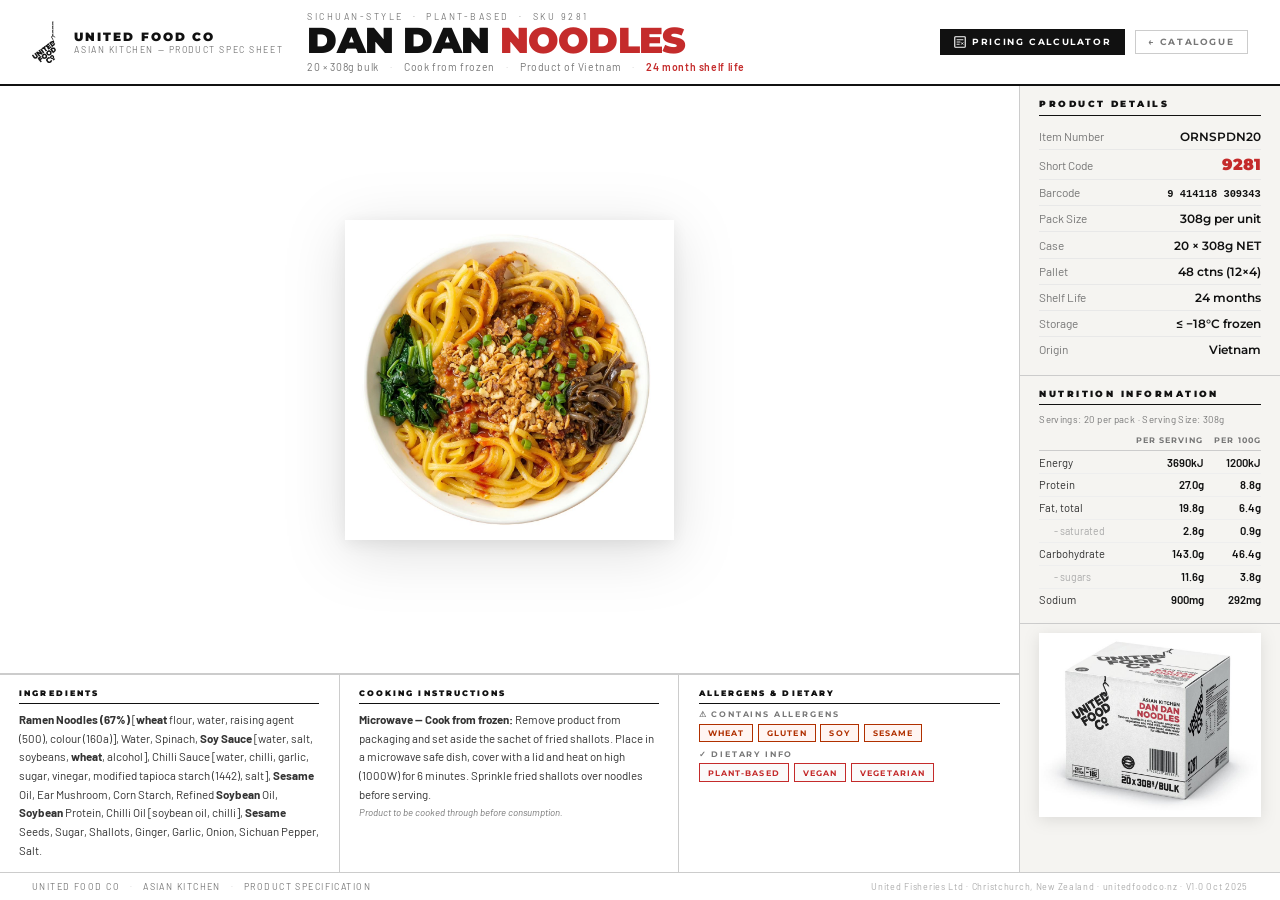
==== commit 52feb5c8: "Add files via upload" ====
--- a/product-dandan.html
+++ b/product-dandan.html
@@ -7,13 +7,13 @@
   <link rel="preconnect" href="https://fonts.googleapis.com">
   <link href="https://fonts.googleapis.com/css2?family=Montserrat:wght@400;600;700;900&family=Barlow:ital,wght@0,300;0,400;0,500;0,600;1,400&display=swap" rel="stylesheet">
   <link rel="stylesheet" href="ufc-product.css">
-  <style>:root { --accent: #C42B2B; }</style>
+  <style>:root{--accent:#C42B2B;}</style>
 </head>
 <body>
 
 <header class="page-header">
   <div class="ph-logo">
-    <div class="ph-logo-mark">🦢</div>
+    <img class="ph-logo-img" src="images/ufc-logo-black.png" alt="United Food Co">
     <div class="ph-logo-text">
       <span class="ph-logo-name">United Food Co</span>
       <span class="ph-logo-sub">Asian Kitchen — Product Spec Sheet</span>
@@ -23,76 +23,77 @@
     <div class="ph-eyebrow">Sichuan-Style &nbsp;·&nbsp; Plant-Based &nbsp;·&nbsp; SKU 9281</div>
     <div class="ph-product-name">Dan Dan <span class="accent">Noodles</span></div>
     <div class="ph-meta">
-      <span>20 × 308g bulk</span>
-      <span class="ph-meta-sep">·</span>
-      <span>Cook from frozen</span>
-      <span class="ph-meta-sep">·</span>
-      <span>Product of Vietnam</span>
-      <span class="ph-meta-sep">·</span>
+      <span>20 × 308g bulk</span><span class="ph-meta-sep">·</span>
+      <span>Cook from frozen</span><span class="ph-meta-sep">·</span>
+      <span>Product of Vietnam</span><span class="ph-meta-sep">·</span>
       <span class="ph-meta-accent">24 month shelf life</span>
     </div>
   </div>
-  <a class="ph-back" href="index.html">← Catalogue</a>
+  <div class="ph-actions">
+    <button class="ph-calc-btn" onclick="openCalc()">
+      <svg width="12" height="12" viewBox="0 0 16 16" fill="none"><rect x="1" y="1" width="14" height="14" rx="1" stroke="white" stroke-width="1.5"/><path d="M4 5h8M4 8h4M4 11h3M10 9l2 2M12 9l-2 2" stroke="white" stroke-width="1.2" stroke-linecap="round"/></svg>
+      Pricing Calculator
+    </button>
+    <a class="ph-back" href="index.html">← Catalogue</a>
+  </div>
 </header>
 
-<div class="header-rule"></div>
-
-<div class="hero-section">
-  <div class="hero-bowl-wrap">
-    <img class="hero-bowl" src="images/dandan-bowl.png" alt="Dan Dan Noodles">
-  </div>
-  <div class="hero-facts">
-    <div class="hf-heading">Cost Summary</div>
-    <div class="hf-row"><span class="hf-label">Item Number</span><span class="hf-value">ORNSPDN20</span></div>
-    <div class="hf-row"><span class="hf-label">Short Code</span><span class="hf-value accent">9281</span></div>
-    <div class="hf-row"><span class="hf-label">Barcode</span><span class="hf-value" style="font-family:'Courier New',monospace;font-size:0.68rem;">9 414118 309343</span></div>
-    <div class="hf-row"><span class="hf-label">Pack size</span><span class="hf-value">308g per unit</span></div>
-    <div class="hf-row"><span class="hf-label">Case size</span><span class="hf-value">20 × 308g NET</span></div>
-    <div class="hf-row"><span class="hf-label">Pallet</span><span class="hf-value">48 ctns (12×4)</span></div>
-    <div class="hf-row"><span class="hf-label">Shelf life</span><span class="hf-value">24 months</span></div>
-    <div class="hf-row"><span class="hf-label">Storage</span><span class="hf-value">≤ −18°C frozen</span></div>
-    <div class="hf-row"><span class="hf-label">Origin</span><span class="hf-value">Vietnam</span></div>
-    <div class="hf-row"><span class="hf-label">Version</span><span class="hf-value" style="color:var(--mid);font-size:0.7rem;">V1.0 · Oct 2025</span></div>
-    <div class="hero-box-wrap">
-      <img class="hero-box" src="images/dandan-box.png" alt="Packaging">
+<div class="spec-body">
+  <div class="spec-main">
+    <div class="bowl-section">
+      <img class="bowl-img" src="images/dandan-bowl.png" alt="Dan Dan Noodles">
     </div>
-  </div>
-</div>
-
-<div class="lower-rule"></div>
-
-<div class="lower-section">
-  <div class="lower-left">
-    <div>
-      <span class="sec-label">Ingredients</span>
-      <p class="ingredients-text">
-        <u>Ramen Noodles (67%)</u> [<strong>wheat</strong> flour, water, raising agent (500), colour (160a)], Water, Spinach, <strong>Soy</strong> Sauce [water, salt, soybeans, <strong>wheat</strong>, alcohol], Chilli Sauce [water, chilli, garlic, sugar, vinegar, modified tapioca starch (1442), salt], <strong>Sesame</strong> Oil, Ear Mushroom, Corn Starch, Refined <strong>Soybean</strong> Oil, <strong>Soybean</strong> Protein, Chilli Oil [soybean oil, chilli], <strong>Sesame</strong> Seeds, Sugar, Shallots, Ginger, Garlic, Onion, Sichuan Pepper, Salt.
-      </p>
-    </div>
-    <div>
-      <span class="sec-label">Allergens &amp; Dietary</span>
-      <div class="allergen-tags">
-        <span class="allergen-tag">Wheat</span>
-        <span class="allergen-tag">Gluten</span>
-        <span class="allergen-tag">Soy</span>
-        <span class="allergen-tag">Sesame</span>
-        <span class="allergen-tag" style="border-color:var(--accent);color:var(--accent);">Plant-Based</span>
-        <span class="allergen-tag" style="border-color:var(--accent);color:var(--accent);">Vegan</span>
+    <div class="data-strip">
+      <div class="ds-col">
+        <div class="ds-label">Ingredients</div>
+        <p class="ds-text"><strong>Ramen Noodles (67%)</strong> [<b>wheat</b> flour, water, raising agent (500), colour (160a)], Water, Spinach, <strong>Soy Sauce</strong> [water, salt, soybeans, <b>wheat</b>, alcohol], Chilli Sauce [water, chilli, garlic, sugar, vinegar, modified tapioca starch (1442), salt], <b>Sesame</b> Oil, Ear Mushroom, Corn Starch, Refined <b>Soybean</b> Oil, <b>Soybean</b> Protein, Chilli Oil [soybean oil, chilli], <b>Sesame</b> Seeds, Sugar, Shallots, Ginger, Garlic, Onion, Sichuan Pepper, Salt.</p>
       </div>
-    </div>
-    <div>
-      <span class="sec-label">Cooking Instructions</span>
-      <p class="cooking-text">
-        <strong>MICROWAVE (cook from frozen):</strong> Remove product from packaging and set aside the sachet of fried shallots. Place in a microwave safe dish and cover with a lid. Heat on high (1000W) for 6 minutes. Sprinkle fried shallots over the noodles before serving.
-      </p>
-      <p class="cooking-note">Product to be cooked through before consumption.</p>
+      <div class="ds-col">
+        <div class="ds-label">Cooking Instructions</div>
+        <p class="ds-text"><strong>Microwave — Cook from frozen:</strong> Remove product from packaging and set aside the sachet of fried shallots. Place in a microwave safe dish, cover with a lid and heat on high (1000W) for 6 minutes. Sprinkle fried shallots over noodles before serving.</p>
+        <p class="ds-note">Product to be cooked through before consumption.</p>
+      </div>
+      <div class="ds-col">
+        <div class="ds-label">Allergens &amp; Dietary</div>
+        <div class="allergen-dietary-wrap">
+          <div class="ad-group">
+            <div class="ad-group-label">⚠ Contains Allergens</div>
+            <div class="tag-row">
+              <span class="tag allergen">Wheat</span>
+              <span class="tag allergen">Gluten</span>
+              <span class="tag allergen">Soy</span>
+              <span class="tag allergen">Sesame</span>
+            </div>
+          </div>
+          <div class="ad-group">
+            <div class="ad-group-label">✓ Dietary Info</div>
+            <div class="tag-row">
+              <span class="tag dietary">Plant-Based</span>
+              <span class="tag dietary">Vegan</span>
+              <span class="tag dietary">Vegetarian</span>
+            </div>
+          </div>
+        </div>
+      </div>
     </div>
   </div>
 
-  <div class="lower-right">
-    <div>
+  <div class="spec-panel">
+    <div class="sp-section">
+      <span class="sec-label">Product Details</span>
+      <div class="kv-row"><span class="kv-label">Item Number</span><span class="kv-value">ORNSPDN20</span></div>
+      <div class="kv-row"><span class="kv-label">Short Code</span><span class="kv-value accent">9281</span></div>
+      <div class="kv-row"><span class="kv-label">Barcode</span><span class="kv-value" style="font-family:'Courier New',monospace;font-size:0.65rem;">9 414118 309343</span></div>
+      <div class="kv-row"><span class="kv-label">Pack Size</span><span class="kv-value">308g per unit</span></div>
+      <div class="kv-row"><span class="kv-label">Case</span><span class="kv-value">20 × 308g NET</span></div>
+      <div class="kv-row"><span class="kv-label">Pallet</span><span class="kv-value">48 ctns (12×4)</span></div>
+      <div class="kv-row"><span class="kv-label">Shelf Life</span><span class="kv-value">24 months</span></div>
+      <div class="kv-row"><span class="kv-label">Storage</span><span class="kv-value">≤ −18°C frozen</span></div>
+      <div class="kv-row"><span class="kv-label">Origin</span><span class="kv-value">Vietnam</span></div>
+    </div>
+    <div class="sp-section">
       <span class="sec-label">Nutrition Information</span>
-      <p style="font-size:0.68rem;color:var(--mid);margin-top:0.4rem;margin-bottom:0.1rem;letter-spacing:0.04em;">Servings per pack: 20 · Serving Size: 308g</p>
+      <p class="nutri-sub">Servings: 20 per pack · Serving Size: 308g</p>
       <table class="nutri">
         <thead><tr><th></th><th>Per Serving</th><th>Per 100g</th></tr></thead>
         <tbody>
@@ -106,33 +107,52 @@
         </tbody>
       </table>
     </div>
-    <div class="calc-section">
-      <span class="calc-sec-label">Pricing Calculator</span>
-      <div class="calc-fields">
-        <div class="cf-row"><label class="cf-label">Cost Price (ex-GST)</label><div class="cf-input-wrap"><span class="cf-pre">$</span><input type="number" id="cost" placeholder="0.00" min="0" step="0.01"></div></div>
-        <div class="cf-row"><label class="cf-label">Freight &amp; Landing</label><div class="cf-input-wrap"><span class="cf-pre">$</span><input type="number" id="freight" placeholder="0.00" min="0" step="0.01"></div></div>
-        <div class="cf-row"><label class="cf-label">Target Margin</label><div class="cf-input-wrap"><input type="number" id="margin" class="bare" placeholder="35" value="35" min="0" max="99.9" step="0.5"><span class="cf-suf">%</span></div></div>
-        <div class="gst-row"><span class="gst-lbl">Include GST (NZ 15%)</span><label class="toggle"><input type="checkbox" id="gst-toggle" checked><span class="toggle-track"></span></label></div>
-      </div>
-      <button class="calc-go" id="calc-btn">Calculate Sell Price</button>
-      <div id="calc-results" style="margin-top:0.8rem;"><div class="calc-result-placeholder">Enter cost price and click Calculate</div></div>
+    <div class="box-img-wrap">
+      <img class="box-img" src="images/dandan-box.png" alt="Packaging">
     </div>
   </div>
 </div>
 
 <footer class="page-footer">
-  <span class="pf-left">United Food Co <span>·</span> Product Specification</span>
-  <span class="pf-right">United Fisheries Ltd · Christchurch, New Zealand · unitedfoodco.nz</span>
+  <span class="pf-left">United Food Co <span>·</span> Asian Kitchen <span>·</span> Product Specification</span>
+  <span class="pf-right">United Fisheries Ltd · Christchurch, New Zealand · unitedfoodco.nz · V1.0 Oct 2025</span>
 </footer>
 
+<div class="calc-overlay" id="calcOverlay" onclick="if(event.target===this)closeCalc()">
+  <div class="calc-modal">
+    <div class="calc-modal-header">
+      <div>
+        <div class="calc-modal-title">Pricing Calculator</div>
+        <div class="calc-modal-sub">Dan Dan Noodles · SKU 9281</div>
+      </div>
+      <button class="calc-close" onclick="closeCalc()">✕</button>
+    </div>
+    <div class="calc-modal-body">
+      <div class="calc-section-head">Product Costs</div>
+      <div class="cf"><label class="cf-label">Cost Price (ex-GST)</label><div class="cf-wrap"><span class="cf-pre">$</span><input type="number" id="cost" placeholder="0.00" min="0" step="0.01"></div></div>
+      <div class="cf"><label class="cf-label">Freight &amp; Landing</label><div class="cf-wrap"><span class="cf-pre">$</span><input type="number" id="freight" placeholder="0.00" min="0" step="0.01"></div></div>
+      <div class="calc-section-head">Labour Cost</div>
+      <div class="cf"><label class="cf-label">Labour Time (mins per serve)</label><div class="cf-wrap"><input type="number" id="labour-mins" class="bare" placeholder="5" min="0" step="0.5"><span class="cf-suf">min</span></div></div>
+      <div class="cf"><label class="cf-label">Staff Hourly Rate</label><div class="cf-wrap"><span class="cf-pre">$</span><input type="number" id="labour-rate" placeholder="23.15" min="0" step="0.05" value="23.15"></div></div>
+      <div class="calc-section-head">Pricing &amp; Margin</div>
+      <div class="cf"><label class="cf-label">Target Gross Margin</label><div class="cf-wrap"><input type="number" id="margin" class="bare" placeholder="35" value="35" min="0" max="99.9" step="0.5"><span class="cf-suf">%</span></div></div>
+      <div class="cf"><div class="gst-row"><div><div class="gst-lbl">Include GST</div><div class="gst-sub">New Zealand 15%</div></div><label class="toggle"><input type="checkbox" id="gst-toggle" checked><span class="toggle-track"></span></label></div></div>
+      <button class="calc-go" id="calc-btn">Calculate Sell Price</button>
+      <div class="calc-modal-results"><div class="results-grid" id="calc-results"><div class="cr-placeholder">Enter your cost price above and click Calculate</div></div></div>
+    </div>
+  </div>
+</div>
+
 <script>
+function openCalc(){ document.getElementById('calcOverlay').classList.add('open'); }
+function closeCalc(){ document.getElementById('calcOverlay').classList.remove('open'); }
+document.addEventListener('keydown', e => { if(e.key==='Escape') closeCalc(); });
 document.getElementById('calc-btn').addEventListener('click', function(){
-  const cost=parseFloat(document.getElementById('cost').value)||0,freight=parseFloat(document.getElementById('freight').value)||0,margin=Math.min(parseFloat(document.getElementById('margin').value)||0,99.9),gst=document.getElementById('gst-toggle').checked,res=document.getElementById('calc-results');
-  if(cost<=0){res.innerHTML='<div class="calc-result-placeholder">Enter a cost price above zero</div>';return;}
-  const landed=cost+freight,sellEx=landed/(1-margin/100),mAmt=sellEx-landed,gstAmt=gst?sellEx*0.15:0,total=sellEx+gstAmt,fmt=n=>'$'+n.toFixed(2);
-  res.innerHTML=`<div class="cr-row"><span>Cost price</span><span>${fmt(cost)}</span></div><div class="cr-row cr-sep"><span>Freight</span><span>${fmt(freight)}</span></div><div class="cr-row"><span>Landed cost</span><span>${fmt(landed)}</span></div><div class="cr-row cr-sep"><span>Margin (${margin.toFixed(1)}%)</span><span>${fmt(mAmt)}</span></div><div class="cr-row">${gst?`<span>Sell ex-GST</span><span>${fmt(sellEx)}</span></div><div class="cr-row cr-sep"><span>GST (15%)</span><span>${fmt(gstAmt)}</span></div>`:`<span>Sell price</span><span>${fmt(sellEx)}</span></div>`}<div class="cr-total"><span>Total sell price</span><span>${fmt(total)}</span></div>`;
+  const cost=parseFloat(document.getElementById('cost').value)||0,freight=parseFloat(document.getElementById('freight').value)||0,labMins=parseFloat(document.getElementById('labour-mins').value)||0,labRate=parseFloat(document.getElementById('labour-rate').value)||0,margin=Math.min(parseFloat(document.getElementById('margin').value)||0,99.9),gst=document.getElementById('gst-toggle').checked,res=document.getElementById('calc-results');
+  if(cost<=0){res.innerHTML='<div class="cr-placeholder">Enter a cost price above zero</div>';return;}
+  const labour=(labMins/60)*labRate,landed=cost+freight,totalCost=landed+labour,sellEx=totalCost/(1-margin/100),mAmt=sellEx-totalCost,gstAmt=gst?sellEx*0.15:0,total=sellEx+gstAmt,fmt=n=>'$'+n.toFixed(2),pct=n=>n.toFixed(1)+'%';
+  res.innerHTML=`<div class="cr-row"><span>Product cost</span><span>${fmt(cost)}</span></div><div class="cr-row"><span>Freight &amp; landing</span><span>${fmt(freight)}</span></div><div class="cr-row cr-sep"><span>Labour (${labMins}min @ ${fmt(labRate)}/hr)</span><span>${fmt(labour)}</span></div><div class="cr-row"><span>Total landed cost</span><span>${fmt(totalCost)}</span></div><div class="cr-row cr-sep"><span>Margin (${pct(margin)})</span><span>${fmt(mAmt)}</span></div><div class="cr-row"><span>Sell price (ex-GST)</span><span>${fmt(sellEx)}</span></div>${gst?`<div class="cr-row cr-sep"><span>GST (15%)</span><span>${fmt(gstAmt)}</span></div>`:''}<div class="cr-total"><span>Total Sell Price</span><span>${fmt(total)}</span></div>`;
 });
-['cost','freight','margin'].forEach(id=>{document.getElementById(id).addEventListener('keydown',e=>{if(e.key==='Enter')document.getElementById('calc-btn').click();});});
 </script>
 </body>
 </html>
--- a/ufc-product.css
+++ b/ufc-product.css
@@ -1,276 +1,292 @@
-/* ufc-product.css — Little Fish Co editorial style, adapted for UFC spec sheets */
+/* ufc-product.css — Recipe card editorial style, fits 16:10 screen */
 *, *::before, *::after { box-sizing: border-box; margin: 0; padding: 0; }
 
 :root {
-  --ink:      #111111;
-  --rule:     #cccccc;
-  --pale:     #f5f4f1;
-  --mid:      #777777;
-  --light:    #999999;
-  --white:    #ffffff;
-  --accent:   #111; /* overridden per page */
-}
-
-html { font-size: 16px; }
+  --ink:    #111111;
+  --rule:   #cccccc;
+  --pale:   #f5f4f1;
+  --mid:    #777777;
+  --light:  #aaaaaa;
+  --white:  #ffffff;
+  --accent: #111;
+}
+
+html, body { height: 100%; overflow: hidden; }
 body {
   font-family: 'Barlow', sans-serif;
   background: var(--white);
   color: var(--ink);
-  min-height: 100vh;
-}
-
-/* ══════════════════════════════════════
-   PAGE HEADER  — mirrors recipe card top
-   ══════════════════════════════════════ */
+  display: flex;
+  flex-direction: column;
+  height: 100vh;
+}
+
+/* ══ PAGE HEADER ══ */
 .page-header {
-  padding: 1.4rem 2.4rem 0.9rem;
+  flex-shrink: 0;
+  padding: 0.7rem 2rem;
   display: grid;
   grid-template-columns: auto 1fr auto;
-  align-items: start;
-  gap: 1.2rem;
-}
-
-.ph-logo {
-  display: flex; align-items: center; gap: 0.7rem;
-}
-.ph-logo-mark {
-  width: 46px; height: 46px;
-  border: 2px solid var(--ink);
-  border-radius: 50%;
-  display: flex; align-items: center; justify-content: center;
-  font-size: 1.2rem;
-  flex-shrink: 0;
-}
-.ph-logo-text {
-  display: flex; flex-direction: column;
-}
+  align-items: center;
+  gap: 1.5rem;
+  border-bottom: 2px solid var(--ink);
+}
+
+.ph-logo { display: flex; align-items: center; gap: 0.7rem; }
+.ph-logo-img { height: 42px; width: auto; display: block; }
+.ph-logo-text { display: flex; flex-direction: column; }
 .ph-logo-name {
   font-family: 'Montserrat', sans-serif; font-weight: 900;
-  font-size: 0.72rem; letter-spacing: 0.18em; text-transform: uppercase;
-  color: var(--ink); line-height: 1.1;
-}
-.ph-logo-sub {
-  font-size: 0.58rem; letter-spacing: 0.2em; text-transform: uppercase;
-  color: var(--mid); margin-top: 0.15rem;
-}
+  font-size: 0.75rem; letter-spacing: 0.16em; text-transform: uppercase; color: var(--ink);
+}
+.ph-logo-sub { font-size: 0.55rem; letter-spacing: 0.18em; text-transform: uppercase; color: var(--mid); }
 
 .ph-title-block { }
-.ph-eyebrow {
-  font-size: 0.58rem; letter-spacing: 0.32em; text-transform: uppercase;
-  color: var(--mid); margin-bottom: 0.2rem;
-}
+.ph-eyebrow { font-size: 0.56rem; letter-spacing: 0.28em; text-transform: uppercase; color: var(--mid); margin-bottom: 0.1rem; }
 .ph-product-name {
   font-family: 'Montserrat', sans-serif; font-weight: 900;
-  font-size: clamp(2rem, 4.5vw, 3.8rem);
-  line-height: 0.88; letter-spacing: -0.025em;
+  font-size: clamp(1.4rem, 2.8vw, 2.4rem);
+  line-height: 0.92; letter-spacing: -0.02em;
   text-transform: uppercase; color: var(--ink);
 }
 .ph-product-name .accent { color: var(--accent); }
-.ph-meta {
-  margin-top: 0.5rem;
-  font-size: 0.72rem; color: var(--mid); letter-spacing: 0.08em;
-  display: flex; align-items: center; gap: 1rem;
-}
+.ph-meta { margin-top: 0.25rem; font-size: 0.65rem; color: var(--mid); letter-spacing: 0.06em; display: flex; align-items: center; gap: 0.7rem; }
 .ph-meta-sep { color: var(--rule); }
 .ph-meta-accent { color: var(--accent); font-weight: 600; }
 
+.ph-actions { display: flex; align-items: center; gap: 0.6rem; }
 .ph-back {
   font-family: 'Montserrat', sans-serif; font-weight: 700;
-  font-size: 0.58rem; letter-spacing: 0.2em; text-transform: uppercase;
+  font-size: 0.56rem; letter-spacing: 0.18em; text-transform: uppercase;
   color: var(--mid); text-decoration: none;
-  border: 1px solid var(--rule); padding: 0.4rem 0.9rem;
+  border: 1px solid var(--rule); padding: 0.35rem 0.8rem;
   transition: color 0.2s, border-color 0.2s;
 }
 .ph-back:hover { color: var(--ink); border-color: var(--ink); }
-
-/* Full-width rule under header — matches recipe card */
-.header-rule { height: 1.5px; background: var(--ink); margin: 0 2.4rem; }
-
-/* ══════════════════════════════════════
-   HERO IMAGE  — large, like recipe card photo
-   ══════════════════════════════════════ */
-.hero-section {
+.ph-calc-btn {
+  font-family: 'Montserrat', sans-serif; font-weight: 700;
+  font-size: 0.56rem; letter-spacing: 0.18em; text-transform: uppercase;
+  color: white; text-decoration: none; cursor: pointer;
+  background: var(--ink); border: 1px solid var(--ink); padding: 0.35rem 0.8rem;
+  transition: background 0.2s; display: flex; align-items: center; gap: 0.4rem;
+}
+.ph-calc-btn:hover { background: #333; }
+.ph-calc-btn svg { flex-shrink: 0; }
+
+/* ══ MAIN BODY — fills remaining height ══ */
+.spec-body {
+  flex: 1;
   display: grid;
-  grid-template-columns: 1fr 300px;
-  gap: 0;
-  padding: 0 2.4rem;
-  margin: 0;
-  align-items: stretch;
-}
-
-.hero-bowl-wrap {
+  grid-template-columns: 1fr 260px;
+  overflow: hidden;
+  min-height: 0;
+}
+
+/* ── LEFT: hero bowl + lower data ── */
+.spec-main {
+  display: flex; flex-direction: column;
+  border-right: 1px solid var(--rule);
+  overflow: hidden;
+}
+
+.bowl-section {
+  flex: 1;
+  display: flex; align-items: center; justify-content: center;
+  padding: 1rem 2rem;
   background: var(--white);
+  border-bottom: 1px solid var(--rule);
+  overflow: hidden;
+  min-height: 0;
+}
+.bowl-img {
+  height: 100%;
+  max-height: 320px;
+  width: auto;
+  object-fit: contain;
+  filter: drop-shadow(0 12px 30px rgba(0,0,0,0.13)) drop-shadow(0 3px 8px rgba(0,0,0,0.07));
+}
+
+/* Lower three-column data strip */
+.data-strip {
+  flex-shrink: 0;
+  display: grid;
+  grid-template-columns: 1fr 1fr 1fr;
+  border-top: 1px solid var(--rule);
+}
+.ds-col {
+  padding: 0.8rem 1.2rem;
+  border-right: 1px solid var(--rule);
+}
+.ds-col:last-child { border-right: none; }
+
+/* ── RIGHT: spec panel ── */
+.spec-panel {
+  display: flex; flex-direction: column;
+  overflow-y: auto;
+  background: var(--pale);
+}
+
+.sp-section {
+  padding: 0.75rem 1.2rem;
+  border-bottom: 1px solid var(--rule);
+  flex-shrink: 0;
+}
+.sp-section:last-child { border-bottom: none; }
+
+/* Section labels */
+.sec-label {
+  font-family: 'Montserrat', sans-serif; font-weight: 900;
+  font-size: 0.55rem; letter-spacing: 0.28em; text-transform: uppercase;
+  color: var(--ink); display: block;
+  padding-bottom: 0.35rem; margin-bottom: 0.5rem;
+  border-bottom: 1.5px solid var(--ink);
+}
+
+/* Key-value rows */
+.kv-row {
+  display: flex; justify-content: space-between; align-items: baseline;
+  padding: 0.32rem 0; border-bottom: 1px solid #e8e8e8; font-size: 0.74rem;
+}
+.kv-row:last-child { border-bottom: none; }
+.kv-label { color: var(--mid); }
+.kv-value { font-weight: 600; color: var(--ink); text-align: right; font-family: 'Montserrat', sans-serif; font-size: 0.72rem; }
+.kv-value.accent { color: var(--accent); font-size: 1rem; font-weight: 900; }
+
+/* Ingredients text */
+.ingredients-text {
+  font-size: 0.72rem; line-height: 1.62; color: #444;
+}
+.ingredients-text strong { font-weight: 700; color: var(--ink); }
+
+/* ── ALLERGEN / DIETARY — clearly separated ── */
+.allergen-dietary-wrap { display: flex; flex-direction: column; gap: 0.5rem; }
+
+.ad-group { display: flex; flex-direction: column; gap: 0.28rem; }
+.ad-group-label {
+  font-family: 'Montserrat', sans-serif; font-weight: 700;
+  font-size: 0.48rem; letter-spacing: 0.24em; text-transform: uppercase;
+  color: var(--mid);
+}
+.tag-row { display: flex; gap: 0.3rem; flex-wrap: wrap; }
+
+.tag {
+  font-family: 'Montserrat', sans-serif; font-weight: 700;
+  font-size: 0.5rem; letter-spacing: 0.14em; text-transform: uppercase;
+  padding: 0.2rem 0.5rem; border: 1.5px solid;
+}
+.tag.allergen {
+  border-color: #b03000; color: #b03000; background: #fff5f2;
+}
+.tag.dietary {
+  border-color: var(--accent); color: var(--accent); background: rgba(0,0,0,0.02);
+}
+
+/* Nutrition table */
+.nutri-sub { font-size: 0.6rem; color: var(--mid); margin-bottom: 0.4rem; letter-spacing: 0.04em; }
+table.nutri {
+  width: 100%; border-collapse: collapse; font-size: 0.7rem;
+}
+table.nutri thead th {
+  font-family: 'Montserrat', sans-serif; font-weight: 700;
+  font-size: 0.48rem; letter-spacing: 0.14em; text-transform: uppercase;
+  color: var(--mid); padding: 0.3rem 0; text-align: left;
+  border-bottom: 1px solid var(--rule);
+}
+table.nutri thead th:not(:first-child) { text-align: right; }
+table.nutri tbody td { padding: 0.28rem 0; border-bottom: 1px solid #eee; color: #333; font-size: 0.7rem; }
+table.nutri tbody td:not(:first-child) { text-align: right; font-weight: 600; color: var(--ink); }
+table.nutri tbody tr.sub td:first-child { padding-left: 0.8rem; color: var(--light); font-size: 0.65rem; }
+table.nutri tbody tr:last-child td { border-bottom: none; }
+
+/* Box image in spec panel */
+.box-img-wrap { padding: 0.6rem 1.2rem 0.8rem; }
+.box-img { width: 100%; filter: drop-shadow(0 3px 8px rgba(0,0,0,0.1)); }
+
+/* Cooking text */
+.cooking-text { font-size: 0.72rem; line-height: 1.6; color: #444; }
+.cooking-note { font-size: 0.65rem; font-style: italic; color: var(--mid); margin-top: 0.3rem; }
+
+/* Data strip items */
+.ds-label {
+  font-family: 'Montserrat', sans-serif; font-weight: 900;
+  font-size: 0.5rem; letter-spacing: 0.26em; text-transform: uppercase;
+  color: var(--ink); border-bottom: 1.5px solid var(--ink);
+  padding-bottom: 0.28rem; margin-bottom: 0.4rem;
+}
+.ds-text { font-size: 0.72rem; line-height: 1.62; color: #333; }
+.ds-text strong { font-weight: 700; }
+.ds-note { font-size: 0.6rem; font-style: italic; color: var(--mid); margin-top: 0.2rem; }
+
+/* Page footer */
+.page-footer {
+  flex-shrink: 0;
+  display: flex; justify-content: space-between; align-items: center;
+  padding: 0.5rem 2rem;
+  border-top: 1px solid var(--rule);
+  background: var(--white);
+}
+.pf-left { font-size: 0.56rem; letter-spacing: 0.16em; text-transform: uppercase; color: var(--mid); }
+.pf-left span { color: var(--rule); margin: 0 0.4rem; }
+.pf-right { font-size: 0.56rem; letter-spacing: 0.08em; color: var(--light); }
+
+/* ══ CALCULATOR MODAL ══ */
+.calc-overlay {
+  display: none;
+  position: fixed; inset: 0; z-index: 500;
+  background: rgba(0,0,0,0.55);
+  align-items: center; justify-content: center;
+  backdrop-filter: blur(3px);
+}
+.calc-overlay.open { display: flex; }
+
+.calc-modal {
+  background: var(--ink);
+  width: min(680px, 94vw);
+  max-height: 90vh;
+  overflow-y: auto;
+  position: relative;
+}
+
+.calc-modal-header {
+  padding: 1.4rem 1.8rem 1rem;
+  border-bottom: 2px solid var(--accent);
+  display: flex; justify-content: space-between; align-items: flex-start;
+}
+.calc-modal-title {
+  font-family: 'Montserrat', sans-serif; font-weight: 900;
+  font-size: 1.3rem; text-transform: uppercase; letter-spacing: -0.01em; color: white;
+}
+.calc-modal-sub { font-size: 0.65rem; color: rgba(255,255,255,0.4); margin-top: 0.2rem; letter-spacing: 0.08em; }
+.calc-close {
+  background: none; border: 1px solid rgba(255,255,255,0.2); color: rgba(255,255,255,0.6);
+  font-size: 1.1rem; cursor: pointer; width: 32px; height: 32px;
   display: flex; align-items: center; justify-content: center;
-  padding: 2rem 2rem 1.5rem;
-  border-right: 1px solid var(--rule);
-}
-.hero-bowl {
-  width: 100%;
-  max-height: 420px;
-  object-fit: contain;
-  /* PNG transparency blends with white bg — no box shadow, just drop shadow */
-  filter: drop-shadow(0 16px 40px rgba(0,0,0,0.14)) drop-shadow(0 4px 12px rgba(0,0,0,0.08));
-}
-
-/* Right-side quick facts panel */
-.hero-facts {
-  padding: 1.8rem 1.6rem;
-  display: flex; flex-direction: column; gap: 0;
-  border-left: 1px solid var(--rule);
-}
-.hf-heading {
-  font-family: 'Montserrat', sans-serif; font-weight: 900;
-  font-size: 0.6rem; letter-spacing: 0.3em; text-transform: uppercase;
-  color: var(--ink); padding-bottom: 0.5rem;
-  border-bottom: 1.5px solid var(--ink);
-  margin-bottom: 0.8rem;
-}
-.hf-row {
-  display: flex; justify-content: space-between; align-items: baseline;
-  padding: 0.55rem 0; border-bottom: 1px solid var(--rule);
-  font-size: 0.78rem;
-}
-.hf-row:last-child { border-bottom: none; }
-.hf-label { color: var(--mid); letter-spacing: 0.04em; }
-.hf-value { font-weight: 600; color: var(--ink); text-align: right; font-family: 'Montserrat', sans-serif; font-size: 0.78rem; }
-.hf-value.accent { color: var(--accent); font-size: 1.1rem; font-weight: 900; }
-
-.hero-box-wrap {
-  margin-top: auto; padding-top: 1.4rem;
-  border-top: 1px solid var(--rule);
-}
-.hero-box {
-  width: 100%;
-  filter: drop-shadow(0 4px 10px rgba(0,0,0,0.1));
-}
-
-/* ══════════════════════════════════════
-   LOWER SECTION — ingredients / spec / nutrition
-   Like recipe card's bottom two-column layout
-   ══════════════════════════════════════ */
-.lower-rule { height: 1px; background: var(--rule); margin: 0 2.4rem; }
-.lower-section {
-  display: grid;
-  grid-template-columns: 1fr 280px;
-  gap: 0;
-  padding: 0 2.4rem;
-}
-
-/* LEFT: ingredients + cooking + allergens */
-.lower-left {
-  padding: 1.6rem 2rem 1.6rem 0;
-  border-right: 1px solid var(--rule);
-  display: flex; flex-direction: column; gap: 1.5rem;
-}
-
-/* RIGHT: cost summary style panel */
-.lower-right {
-  padding: 1.6rem 0 1.6rem 2rem;
-  display: flex; flex-direction: column; gap: 1.5rem;
-}
-
-/* Section labels — exactly like recipe card "INGREDIENTS", "COST SUMMARY" */
-.sec-label {
-  font-family: 'Montserrat', sans-serif; font-weight: 900;
-  font-size: 0.58rem; letter-spacing: 0.3em; text-transform: uppercase;
-  color: var(--ink); display: block;
-  padding-bottom: 0.4rem; margin-bottom: 0;
-  border-bottom: 1.5px solid var(--ink);
-}
-
-/* Table header row — "INGREDIENT · QUANTITY · COST" */
-.spec-table {
-  width: 100%; border-collapse: collapse; font-size: 0.8rem;
-  margin-top: 0.6rem;
-}
-.spec-table thead th {
-  font-family: 'Montserrat', sans-serif; font-weight: 700;
-  font-size: 0.52rem; letter-spacing: 0.24em; text-transform: uppercase;
-  color: var(--mid); padding: 0.4rem 0; text-align: left;
-  border-bottom: 1px solid var(--rule);
-}
-.spec-table thead th:last-child { text-align: right; }
-.spec-table tbody td {
-  padding: 0.48rem 0; border-bottom: 1px solid var(--rule);
-  color: #333; vertical-align: middle;
-}
-.spec-table tbody td:nth-child(2) { color: var(--mid); font-size: 0.75rem; text-align: right; padding-right: 1.5rem; }
-.spec-table tbody td:last-child { text-align: right; font-weight: 600; color: var(--ink); }
-.spec-table tbody tr:last-child td { border-bottom: none; }
-
-/* Ingredients prose */
-.ingredients-text {
-  font-size: 0.8rem; line-height: 1.7; color: #333; margin-top: 0.6rem;
-}
-.ingredients-text u { text-decoration: none; font-weight: 600; }
-
-/* Allergen tags — plain bordered boxes like recipe card */
-.allergen-tags { display: flex; gap: 0.4rem; flex-wrap: wrap; margin-top: 0.6rem; }
-.allergen-tag {
-  font-family: 'Montserrat', sans-serif; font-weight: 700;
-  font-size: 0.56rem; letter-spacing: 0.16em; text-transform: uppercase;
-  border: 1px solid var(--ink); padding: 0.22rem 0.6rem;
-  color: var(--ink);
-}
-
-/* Cooking notes */
-.cooking-text { font-size: 0.8rem; line-height: 1.72; color: #333; margin-top: 0.6rem; }
-.cooking-note { font-size: 0.74rem; font-style: italic; color: var(--mid); margin-top: 0.4rem; }
-
-/* ── COST SUMMARY PANEL — right column, exactly like recipe card ── */
-.cost-row {
-  display: flex; justify-content: space-between; align-items: baseline;
-  font-size: 0.82rem; padding: 0.5rem 0;
-  border-bottom: 1px solid var(--rule);
-}
-.cost-row:last-of-type { border-bottom: none; }
-.cost-label { color: var(--mid); }
-.cost-value { font-weight: 600; color: var(--ink); }
-.cost-row.total .cost-label { font-weight: 600; color: var(--ink); font-size: 0.85rem; }
-.cost-row.total .cost-value { font-size: 1.4rem; font-family: 'Montserrat', sans-serif; font-weight: 900; color: var(--accent); }
-
-/* Nutrition table in right panel */
-table.nutri {
-  width: 100%; border-collapse: collapse; font-size: 0.78rem;
-  margin-top: 0.6rem;
-}
-table.nutri thead th {
-  font-family: 'Montserrat', sans-serif; font-weight: 700;
-  font-size: 0.5rem; letter-spacing: 0.16em; text-transform: uppercase;
-  color: var(--mid); padding: 0.35rem 0; text-align: left;
-  border-bottom: 1px solid var(--rule);
-}
-table.nutri thead th:not(:first-child) { text-align: right; }
-table.nutri tbody td {
-  padding: 0.38rem 0; border-bottom: 1px solid var(--rule);
-  color: #333; font-size: 0.78rem;
-}
-table.nutri tbody td:not(:first-child) { text-align: right; font-weight: 600; color: var(--ink); }
-table.nutri tbody tr.sub td:first-child { padding-left: 1rem; color: var(--light); font-size: 0.72rem; }
-table.nutri tbody tr:last-child td { border-bottom: none; }
-
-/* ── PRICING CALCULATOR ── */
-.calc-section {
-  background: var(--ink);
-  padding: 1.4rem 1.5rem;
-}
-.calc-sec-label {
-  font-family: 'Montserrat', sans-serif; font-weight: 900;
-  font-size: 0.58rem; letter-spacing: 0.3em; text-transform: uppercase;
-  color: var(--accent); padding-bottom: 0.4rem;
-  border-bottom: 1.5px solid var(--accent);
-  margin-bottom: 1rem; display: block;
-}
-.calc-fields { display: flex; flex-direction: column; gap: 0.7rem; margin-bottom: 0.8rem; }
-.cf-row { display: flex; flex-direction: column; gap: 0.2rem; }
+  transition: border-color 0.2s, color 0.2s; flex-shrink: 0;
+}
+.calc-close:hover { border-color: white; color: white; }
+
+.calc-modal-body {
+  padding: 1.4rem 1.8rem;
+  display: grid; grid-template-columns: 1fr 1fr; gap: 1.2rem 2rem;
+}
+.calc-modal-results { grid-column: 1 / -1; }
+
+.calc-section-head {
+  font-family: 'Montserrat', sans-serif; font-weight: 700;
+  font-size: 0.52rem; letter-spacing: 0.26em; text-transform: uppercase;
+  color: var(--accent); border-bottom: 1px solid rgba(255,255,255,0.1);
+  padding-bottom: 0.4rem; margin-bottom: 0.8rem; grid-column: 1 / -1;
+}
+
+.cf { display: flex; flex-direction: column; gap: 0.25rem; }
 .cf-label {
   font-family: 'Montserrat', sans-serif; font-weight: 700;
   font-size: 0.52rem; letter-spacing: 0.2em; text-transform: uppercase;
-  color: rgba(255,255,255,0.35);
-}
-.cf-input-wrap { position: relative; }
-.cf-pre { position: absolute; left: 0.65rem; top: 50%; transform: translateY(-50%); color: rgba(255,255,255,0.3); font-size: 0.9rem; pointer-events: none; }
-.cf-suf { position: absolute; right: 0.65rem; top: 50%; transform: translateY(-50%); color: rgba(255,255,255,0.22); font-size: 0.68rem; pointer-events: none; }
+  color: rgba(255,255,255,0.38);
+}
+.cf-wrap { position: relative; }
+.cf-pre { position: absolute; left: 0.65rem; top: 50%; transform: translateY(-50%); color: rgba(255,255,255,0.28); font-size: 0.85rem; pointer-events: none; }
+.cf-suf { position: absolute; right: 0.65rem; top: 50%; transform: translateY(-50%); color: rgba(255,255,255,0.22); font-size: 0.65rem; pointer-events: none; }
 input[type="number"] {
   width: 100%; background: rgba(255,255,255,0.06); border: 1px solid rgba(255,255,255,0.12);
   color: white; padding: 0.55rem 0.65rem 0.55rem 1.8rem;
@@ -280,54 +296,36 @@
 input::-webkit-outer-spin-button, input::-webkit-inner-spin-button { -webkit-appearance: none; }
 input:focus { border-color: var(--accent); }
 input.bare { padding-left: 0.65rem; }
+
 .gst-row { display: flex; justify-content: space-between; align-items: center; }
-.gst-lbl { font-size: 0.75rem; color: rgba(255,255,255,0.5); }
-.toggle { position: relative; width: 38px; height: 20px; cursor: pointer; display: inline-block; }
+.gst-lbl { font-size: 0.72rem; color: rgba(255,255,255,0.5); }
+.gst-sub { font-size: 0.56rem; color: rgba(255,255,255,0.25); }
+.toggle { position: relative; width: 40px; height: 21px; cursor: pointer; display: inline-block; }
 .toggle input { opacity: 0; width: 0; height: 0; }
-.toggle-track { position: absolute; inset: 0; background: rgba(255,255,255,0.1); border-radius: 20px; transition: background 0.25s; }
-.toggle-track::before { content: ''; position: absolute; width: 14px; height: 14px; left: 3px; top: 3px; background: rgba(255,255,255,0.35); border-radius: 50%; transition: transform 0.25s, background 0.25s; }
+.toggle-track { position: absolute; inset: 0; background: rgba(255,255,255,0.1); border-radius: 21px; transition: background 0.25s; }
+.toggle-track::before { content: ''; position: absolute; width: 15px; height: 15px; left: 3px; top: 3px; background: rgba(255,255,255,0.35); border-radius: 50%; transition: transform 0.25s, background 0.25s; }
 .toggle input:checked + .toggle-track { background: var(--accent); }
-.toggle input:checked + .toggle-track::before { transform: translateX(18px); background: white; }
+.toggle input:checked + .toggle-track::before { transform: translateX(19px); background: white; }
+
 .calc-go {
-  width: 100%; padding: 0.6rem; background: var(--accent); border: none; cursor: pointer;
-  font-family: 'Montserrat', sans-serif; font-size: 0.65rem; font-weight: 900;
-  letter-spacing: 0.28em; text-transform: uppercase; color: var(--ink);
-  transition: opacity 0.2s; margin-top: 0.3rem;
+  width: 100%; padding: 0.65rem; background: var(--accent); border: none; cursor: pointer;
+  font-family: 'Montserrat', sans-serif; font-size: 0.68rem; font-weight: 900;
+  letter-spacing: 0.26em; text-transform: uppercase; color: var(--ink);
+  transition: opacity 0.2s; margin-top: 0.4rem; grid-column: 1 / -1;
 }
 .calc-go:hover { opacity: 0.85; }
-.calc-result-placeholder { font-size: 0.72rem; color: rgba(255,255,255,0.2); text-align: center; padding: 1rem 0; }
-.cr-row { display: flex; justify-content: space-between; padding: 0.36rem 0; border-bottom: 1px solid rgba(255,255,255,0.06); font-size: 0.75rem; color: rgba(255,255,255,0.5); }
-.cr-row span:last-child { font-weight: 600; color: rgba(255,255,255,0.9); }
-.cr-sep { border-bottom-color: rgba(255,255,255,0.15); padding-bottom: 0.5rem; }
-.cr-total { display: flex; justify-content: space-between; align-items: baseline; padding: 0.6rem 0 0.2rem; border-top: 2px solid var(--accent); margin-top: 0.3rem; }
-.cr-total span:first-child { font-family: 'Montserrat', sans-serif; font-size: 0.52rem; font-weight: 700; letter-spacing: 0.18em; text-transform: uppercase; color: rgba(255,255,255,0.4); }
-.cr-total span:last-child { font-family: 'Montserrat', sans-serif; font-size: 1.3rem; font-weight: 900; color: var(--accent); }
-
-/* ══════════════════════════════════════
-   PAGE FOOTER — "LITTLE FISH CO" style
-   ══════════════════════════════════════ */
-.page-footer {
-  display: flex; justify-content: space-between; align-items: center;
-  padding: 0.9rem 2.4rem;
-  border-top: 1px solid var(--rule);
-  margin-top: 0.5rem;
-}
-.pf-left { font-size: 0.6rem; letter-spacing: 0.18em; text-transform: uppercase; color: var(--mid); }
-.pf-left span { color: var(--light); margin: 0 0.5rem; }
-.pf-right { font-size: 0.6rem; letter-spacing: 0.1em; color: var(--light); }
-
-/* ══════════════════════════════════════
-   RESPONSIVE
-   ══════════════════════════════════════ */
-@media (max-width: 860px) {
-  .page-header { grid-template-columns: 1fr auto; }
-  .ph-logo { grid-column: 1 / -1; }
-  .hero-section { grid-template-columns: 1fr; }
-  .hero-facts { border-left: none; border-top: 1px solid var(--rule); }
-  .hero-bowl-wrap { border-right: none; border-bottom: 1px solid var(--rule); }
-  .lower-section { grid-template-columns: 1fr; }
-  .lower-left { border-right: none; padding-right: 0; border-bottom: 1px solid var(--rule); }
-  .lower-right { padding-left: 0; }
-  .page-header, .header-rule, .lower-rule, .lower-section, .page-footer { padding-left: 1.2rem; padding-right: 1.2rem; }
-  .hero-section { padding: 0 1.2rem; }
-}
+
+/* Results grid */
+.results-grid {
+  display: grid; grid-template-columns: 1fr 1fr;
+  gap: 0.3rem 1.5rem;
+  padding-top: 1rem;
+  border-top: 1px solid rgba(255,255,255,0.1);
+}
+.cr-row { display: flex; justify-content: space-between; padding: 0.32rem 0; border-bottom: 1px solid rgba(255,255,255,0.06); font-size: 0.72rem; color: rgba(255,255,255,0.5); }
+.cr-row span:last-child { font-weight: 600; color: rgba(255,255,255,0.88); }
+.cr-sep { border-bottom-color: rgba(255,255,255,0.15); }
+.cr-total { display: flex; justify-content: space-between; align-items: baseline; padding: 0.7rem 0 0.3rem; border-top: 2px solid var(--accent); margin-top: 0.3rem; grid-column: 1 / -1; }
+.cr-total span:first-child { font-family: 'Montserrat', sans-serif; font-size: 0.5rem; font-weight: 700; letter-spacing: 0.18em; text-transform: uppercase; color: rgba(255,255,255,0.4); }
+.cr-total span:last-child { font-family: 'Montserrat', sans-serif; font-size: 1.6rem; font-weight: 900; color: var(--accent); }
+.cr-placeholder { text-align: center; padding: 1.5rem; font-size: 0.72rem; color: rgba(255,255,255,0.2); line-height: 1.6; grid-column: 1 / -1; }
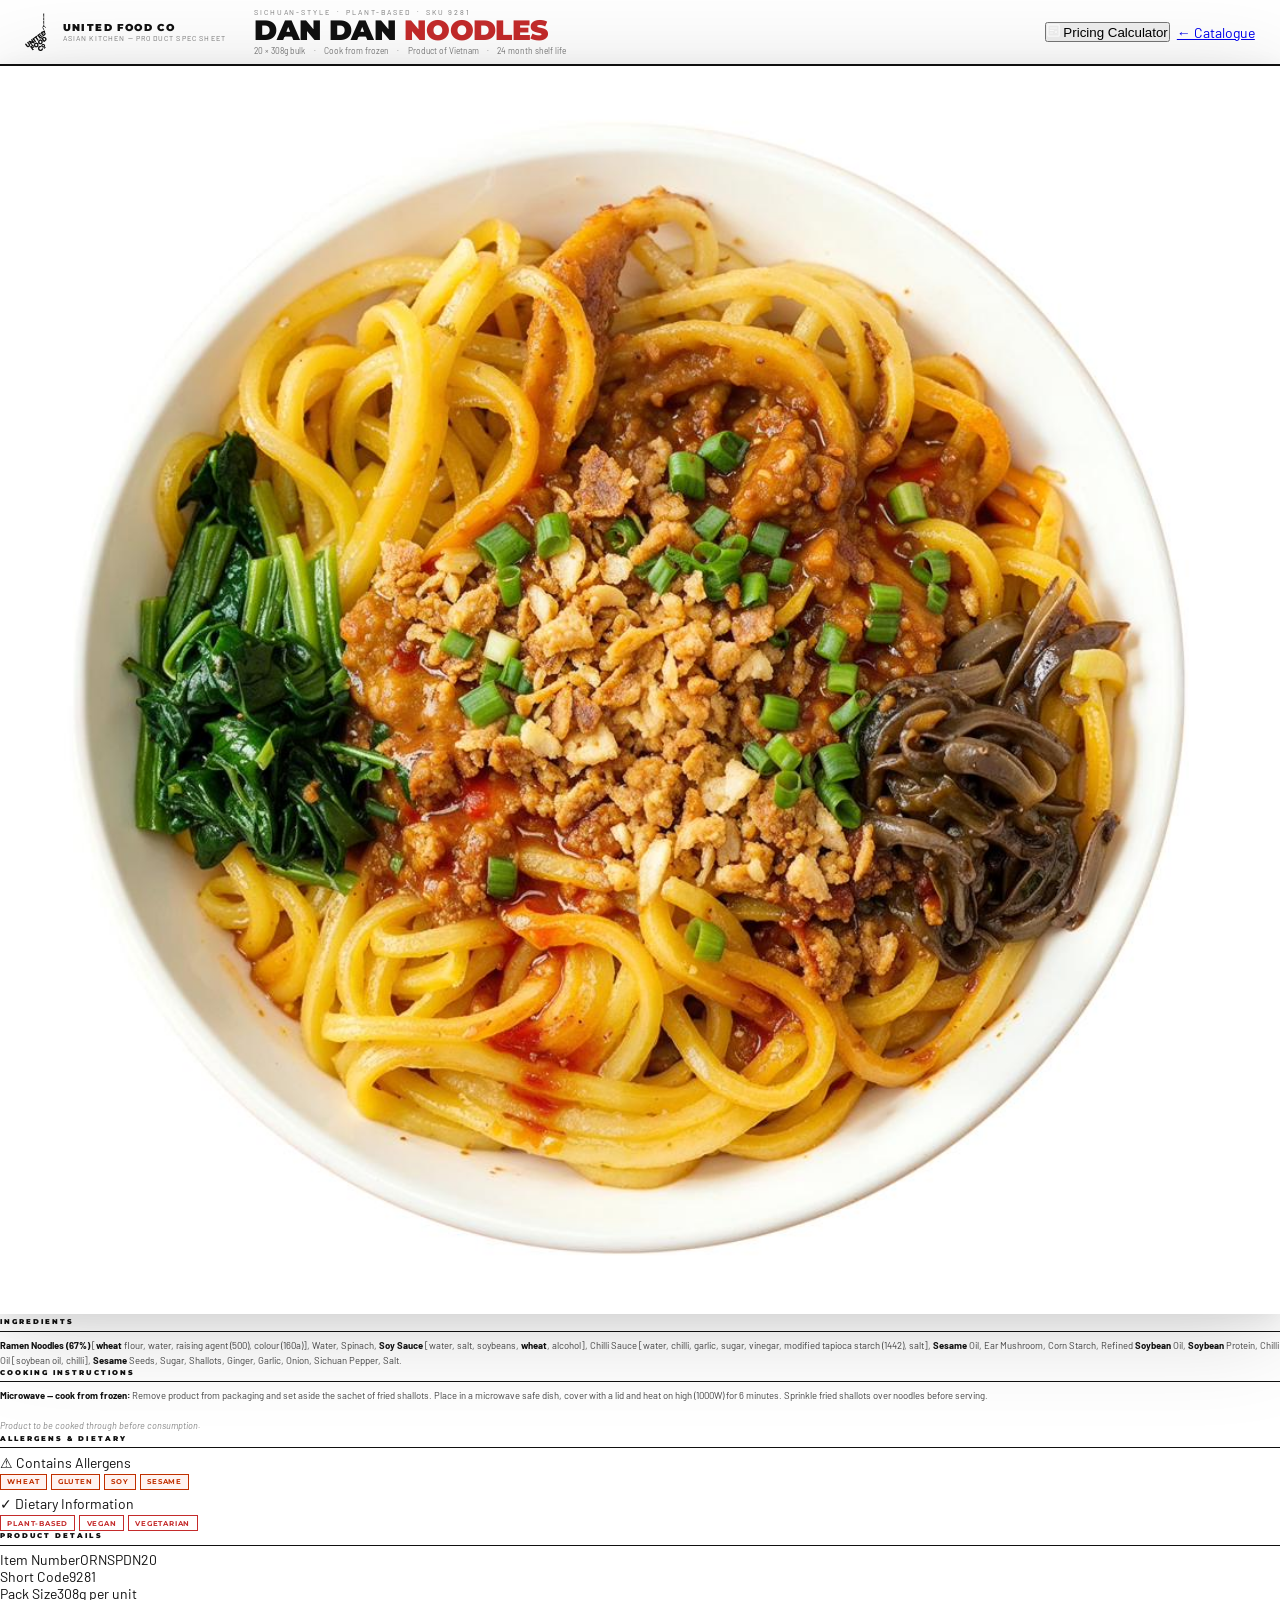
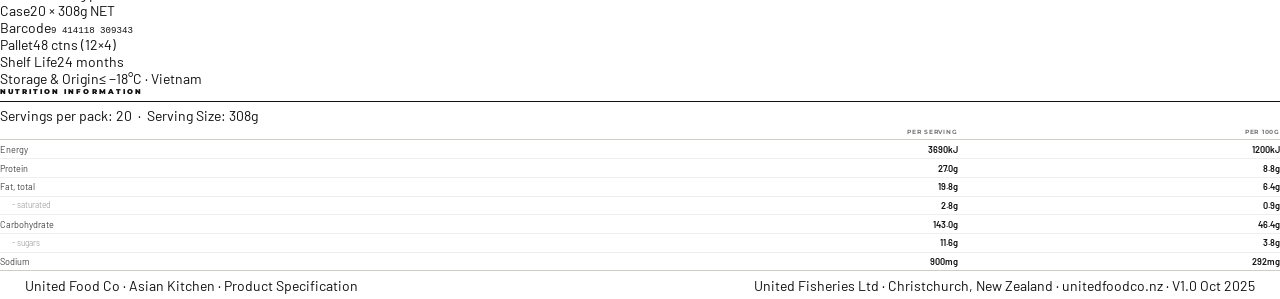
==== commit 904dbda7: "Add files via upload" ====
--- a/product-dandan.html
+++ b/product-dandan.html
@@ -3,7 +3,7 @@
 <head>
   <meta charset="UTF-8">
   <meta name="viewport" content="width=device-width, initial-scale=1.0">
-  <title>Dan Dan Noodles — United Food Co</title>
+  <title>Dan Dan Noodles &mdash; United Food Co</title>
   <link rel="preconnect" href="https://fonts.googleapis.com">
   <link href="https://fonts.googleapis.com/css2?family=Montserrat:wght@400;600;700;900&family=Barlow:ital,wght@0,300;0,400;0,500;0,600;1,400&display=swap" rel="stylesheet">
   <link rel="stylesheet" href="ufc-product.css">
@@ -20,139 +20,204 @@
     </div>
   </div>
   <div class="ph-title-block">
-    <div class="ph-eyebrow">Sichuan-Style &nbsp;·&nbsp; Plant-Based &nbsp;·&nbsp; SKU 9281</div>
+    <div class="ph-eyebrow">Sichuan-Style &nbsp;&middot;&nbsp; Plant-Based &nbsp;&middot;&nbsp; SKU 9281</div>
     <div class="ph-product-name">Dan Dan <span class="accent">Noodles</span></div>
     <div class="ph-meta">
-      <span>20 × 308g bulk</span><span class="ph-meta-sep">·</span>
-      <span>Cook from frozen</span><span class="ph-meta-sep">·</span>
-      <span>Product of Vietnam</span><span class="ph-meta-sep">·</span>
+      <span>20 &times; 308g bulk</span><span class="ph-meta-sep">&middot;</span>
+      <span>Cook from frozen</span><span class="ph-meta-sep">&middot;</span>
+      <span>Product of Vietnam</span><span class="ph-meta-sep">&middot;</span>
       <span class="ph-meta-accent">24 month shelf life</span>
+      
     </div>
   </div>
   <div class="ph-actions">
-    <button class="ph-calc-btn" onclick="openCalc()">
-      <svg width="12" height="12" viewBox="0 0 16 16" fill="none"><rect x="1" y="1" width="14" height="14" rx="1" stroke="white" stroke-width="1.5"/><path d="M4 5h8M4 8h4M4 11h3M10 9l2 2M12 9l-2 2" stroke="white" stroke-width="1.2" stroke-linecap="round"/></svg>
-      Pricing Calculator
-    </button>
-    <a class="ph-back" href="index.html">← Catalogue</a>
+    <button class="ph-calc-btn" onclick="openCalc()"><svg width="13" height="13" viewBox="0 0 16 16" fill="none"><rect x="1" y="1" width="14" height="14" rx="1" stroke="white" stroke-width="1.5"/><path d="M4 5h8M4 8h4M4 11h3M10 9l2 2M12 9l-2 2" stroke="white" stroke-width="1.2" stroke-linecap="round"/></svg> Pricing Calculator</button>
+    <a class="ph-back" href="index.html">&larr; Catalogue</a>
   </div>
 </header>
 
 <div class="spec-body">
-  <div class="spec-main">
-    <div class="bowl-section">
-      <img class="bowl-img" src="images/dandan-bowl.png" alt="Dan Dan Noodles">
-    </div>
-    <div class="data-strip">
-      <div class="ds-col">
-        <div class="ds-label">Ingredients</div>
-        <p class="ds-text"><strong>Ramen Noodles (67%)</strong> [<b>wheat</b> flour, water, raising agent (500), colour (160a)], Water, Spinach, <strong>Soy Sauce</strong> [water, salt, soybeans, <b>wheat</b>, alcohol], Chilli Sauce [water, chilli, garlic, sugar, vinegar, modified tapioca starch (1442), salt], <b>Sesame</b> Oil, Ear Mushroom, Corn Starch, Refined <b>Soybean</b> Oil, <b>Soybean</b> Protein, Chilli Oil [soybean oil, chilli], <b>Sesame</b> Seeds, Sugar, Shallots, Ginger, Garlic, Onion, Sichuan Pepper, Salt.</p>
-      </div>
-      <div class="ds-col">
-        <div class="ds-label">Cooking Instructions</div>
-        <p class="ds-text"><strong>Microwave — Cook from frozen:</strong> Remove product from packaging and set aside the sachet of fried shallots. Place in a microwave safe dish, cover with a lid and heat on high (1000W) for 6 minutes. Sprinkle fried shallots over noodles before serving.</p>
-        <p class="ds-note">Product to be cooked through before consumption.</p>
-      </div>
-      <div class="ds-col">
-        <div class="ds-label">Allergens &amp; Dietary</div>
-        <div class="allergen-dietary-wrap">
+
+  <!-- LEFT: large bowl image -->
+  <div class="bowl-panel">
+    <img class="bowl-img" src="images/dandan-bowl.png" alt="Dan Dan Noodles">
+  </div>
+
+  <!-- RIGHT: info panel -->
+  <div class="info-panel">
+
+    <!-- 3 columns: ingredients / cooking / allergens+dietary -->
+    <div class="info-cols">
+
+      <div class="info-col">
+        <span class="sec-label">Ingredients</span>
+        <p class="ingredients-text"><b>Ramen Noodles (67%)</b> [<b>wheat</b> flour, water, raising agent (500), colour (160a)], Water, Spinach, <b>Soy Sauce</b> [water, salt, soybeans, <b>wheat</b>, alcohol], Chilli Sauce [water, chilli, garlic, sugar, vinegar, modified tapioca starch (1442), salt], <b>Sesame</b> Oil, Ear Mushroom, Corn Starch, Refined <b>Soybean</b> Oil, <b>Soybean</b> Protein, Chilli Oil [soybean oil, chilli], <b>Sesame</b> Seeds, Sugar, Shallots, Ginger, Garlic, Onion, Sichuan Pepper, Salt.</p>
+      </div>
+
+      <div class="info-col">
+        <span class="sec-label">Cooking Instructions</span>
+        <p class="cooking-text"><strong>Microwave &mdash; cook from frozen:</strong> Remove product from packaging and set aside the sachet of fried shallots. Place in a microwave safe dish, cover with a lid and heat on high (1000W) for 6 minutes. Sprinkle fried shallots over noodles before serving.<br><br><em style="font-size:0.65rem;color:#888">Product to be cooked through before consumption.</em></p>
+      </div>
+
+      <div class="info-col">
+        <span class="sec-label">Allergens &amp; Dietary</span>
+        <div class="ad-wrap">
           <div class="ad-group">
-            <div class="ad-group-label">⚠ Contains Allergens</div>
-            <div class="tag-row">
-              <span class="tag allergen">Wheat</span>
-              <span class="tag allergen">Gluten</span>
-              <span class="tag allergen">Soy</span>
-              <span class="tag allergen">Sesame</span>
-            </div>
+            <div class="ad-group-label allergen-lbl">&#9888; Contains Allergens</div>
+            <div class="tag-row"><span class="tag allergen">Wheat</span><span class="tag allergen">Gluten</span><span class="tag allergen">Soy</span><span class="tag allergen">Sesame</span></div>
           </div>
           <div class="ad-group">
-            <div class="ad-group-label">✓ Dietary Info</div>
-            <div class="tag-row">
-              <span class="tag dietary">Plant-Based</span>
-              <span class="tag dietary">Vegan</span>
-              <span class="tag dietary">Vegetarian</span>
-            </div>
+            <div class="ad-group-label dietary-lbl">&#10003; Dietary Information</div>
+            <div class="tag-row"><span class="tag dietary">Plant-Based</span><span class="tag dietary">Vegan</span><span class="tag dietary">Vegetarian</span></div>
           </div>
         </div>
       </div>
-    </div>
-  </div>
-
-  <div class="spec-panel">
-    <div class="sp-section">
-      <span class="sec-label">Product Details</span>
+
+    </div><!-- /info-cols -->
+
+    <!-- Bottom strip: product details + nutrition -->
+    <div class="spec-strip">
+
+      <div class="ss-col">
+        <span class="sec-label">Product Details</span>
+        <div class="kv-grid">
+          <div>
       <div class="kv-row"><span class="kv-label">Item Number</span><span class="kv-value">ORNSPDN20</span></div>
       <div class="kv-row"><span class="kv-label">Short Code</span><span class="kv-value accent">9281</span></div>
+      <div class="kv-row"><span class="kv-label">Pack Size</span><span class="kv-value">308g per unit</span></div>
+      <div class="kv-row"><span class="kv-label">Case</span><span class="kv-value">20 &times; 308g NET</span></div></div>
+          <div>
       <div class="kv-row"><span class="kv-label">Barcode</span><span class="kv-value" style="font-family:'Courier New',monospace;font-size:0.65rem;">9 414118 309343</span></div>
-      <div class="kv-row"><span class="kv-label">Pack Size</span><span class="kv-value">308g per unit</span></div>
-      <div class="kv-row"><span class="kv-label">Case</span><span class="kv-value">20 × 308g NET</span></div>
-      <div class="kv-row"><span class="kv-label">Pallet</span><span class="kv-value">48 ctns (12×4)</span></div>
+      <div class="kv-row"><span class="kv-label">Pallet</span><span class="kv-value">48 ctns (12&times;4)</span></div>
       <div class="kv-row"><span class="kv-label">Shelf Life</span><span class="kv-value">24 months</span></div>
-      <div class="kv-row"><span class="kv-label">Storage</span><span class="kv-value">≤ −18°C frozen</span></div>
-      <div class="kv-row"><span class="kv-label">Origin</span><span class="kv-value">Vietnam</span></div>
-    </div>
-    <div class="sp-section">
-      <span class="sec-label">Nutrition Information</span>
-      <p class="nutri-sub">Servings: 20 per pack · Serving Size: 308g</p>
-      <table class="nutri">
-        <thead><tr><th></th><th>Per Serving</th><th>Per 100g</th></tr></thead>
-        <tbody>
-          <tr><td>Energy</td><td>3690kJ</td><td>1200kJ</td></tr>
-          <tr><td>Protein</td><td>27.0g</td><td>8.8g</td></tr>
-          <tr><td>Fat, total</td><td>19.8g</td><td>6.4g</td></tr>
-          <tr class="sub"><td>&nbsp;- saturated</td><td>2.8g</td><td>0.9g</td></tr>
-          <tr><td>Carbohydrate</td><td>143.0g</td><td>46.4g</td></tr>
-          <tr class="sub"><td>&nbsp;- sugars</td><td>11.6g</td><td>3.8g</td></tr>
-          <tr><td>Sodium</td><td>900mg</td><td>292mg</td></tr>
-        </tbody>
-      </table>
-    </div>
-    <div class="box-img-wrap">
-      <img class="box-img" src="images/dandan-box.png" alt="Packaging">
-    </div>
-  </div>
-</div>
+      <div class="kv-row"><span class="kv-label">Storage &amp; Origin</span><span class="kv-value">&le; &minus;18&deg;C &middot; Vietnam</span></div></div>
+        </div>
+      </div>
+
+      <div class="ss-col">
+        <span class="sec-label">Nutrition Information</span>
+        <p class="nutri-sub">Servings per pack: 20 &nbsp;&middot;&nbsp; Serving Size: 308g</p>
+        <table class="nutri">
+          <thead><tr><th></th><th>Per Serving</th><th>Per 100g</th></tr></thead>
+          <tbody><tr><td>Energy</td><td>3690kJ</td><td>1200kJ</td></tr>
+<tr><td>Protein</td><td>27.0g</td><td>8.8g</td></tr>
+<tr><td>Fat, total</td><td>19.8g</td><td>6.4g</td></tr>
+<tr class=sub><td>&nbsp;- saturated</td><td>2.8g</td><td>0.9g</td></tr>
+<tr><td>Carbohydrate</td><td>143.0g</td><td>46.4g</td></tr>
+<tr class=sub><td>&nbsp;- sugars</td><td>11.6g</td><td>3.8g</td></tr>
+<tr><td>Sodium</td><td>900mg</td><td>292mg</td></tr></tbody>
+        </table>
+      </div>
+
+    </div><!-- /spec-strip -->
+
+  </div><!-- /info-panel -->
+
+</div><!-- /spec-body -->
 
 <footer class="page-footer">
-  <span class="pf-left">United Food Co <span>·</span> Asian Kitchen <span>·</span> Product Specification</span>
-  <span class="pf-right">United Fisheries Ltd · Christchurch, New Zealand · unitedfoodco.nz · V1.0 Oct 2025</span>
+  <span class="pf-left">United Food Co <span>&middot;</span> Asian Kitchen <span>&middot;</span> Product Specification</span>
+  <span class="pf-right">United Fisheries Ltd &middot; Christchurch, New Zealand &middot; unitedfoodco.nz &middot; V1.0 Oct 2025</span>
 </footer>
+
 
 <div class="calc-overlay" id="calcOverlay" onclick="if(event.target===this)closeCalc()">
   <div class="calc-modal">
     <div class="calc-modal-header">
       <div>
         <div class="calc-modal-title">Pricing Calculator</div>
-        <div class="calc-modal-sub">Dan Dan Noodles · SKU 9281</div>
-      </div>
-      <button class="calc-close" onclick="closeCalc()">✕</button>
+        <div class="calc-modal-sub">Dan Dan Noodles &nbsp;·&nbsp; SKU 9281</div>
+      </div>
+      <button class="calc-close" onclick="closeCalc()">&#x2715;</button>
     </div>
     <div class="calc-modal-body">
+
       <div class="calc-section-head">Product Costs</div>
-      <div class="cf"><label class="cf-label">Cost Price (ex-GST)</label><div class="cf-wrap"><span class="cf-pre">$</span><input type="number" id="cost" placeholder="0.00" min="0" step="0.01"></div></div>
-      <div class="cf"><label class="cf-label">Freight &amp; Landing</label><div class="cf-wrap"><span class="cf-pre">$</span><input type="number" id="freight" placeholder="0.00" min="0" step="0.01"></div></div>
+      <div class="cf">
+        <label class="cf-label">Cost Price (ex-GST)</label>
+        <div class="cf-wrap"><span class="cf-pre">$</span><input type="number" id="cost" placeholder="0.00" min="0" step="0.01"></div>
+      </div>
+      <div class="cf">
+        <label class="cf-label">Freight &amp; Landing</label>
+        <div class="cf-wrap"><span class="cf-pre">$</span><input type="number" id="freight" placeholder="0.00" min="0" step="0.01"></div>
+      </div>
+
       <div class="calc-section-head">Labour Cost</div>
-      <div class="cf"><label class="cf-label">Labour Time (mins per serve)</label><div class="cf-wrap"><input type="number" id="labour-mins" class="bare" placeholder="5" min="0" step="0.5"><span class="cf-suf">min</span></div></div>
-      <div class="cf"><label class="cf-label">Staff Hourly Rate</label><div class="cf-wrap"><span class="cf-pre">$</span><input type="number" id="labour-rate" placeholder="23.15" min="0" step="0.05" value="23.15"></div></div>
+      <div class="cf">
+        <label class="cf-label">Time per Serve</label>
+        <div class="cf-wrap"><input type="number" id="labour-mins" class="bare" placeholder="5" min="0" step="0.5"><span class="cf-suf">min</span></div>
+      </div>
+      <div class="cf">
+        <label class="cf-label">Staff Hourly Rate</label>
+        <div class="cf-wrap"><span class="cf-pre">$</span><input type="number" id="labour-rate" placeholder="23.15" min="0" step="0.05" value="23.15"></div>
+      </div>
+
       <div class="calc-section-head">Pricing &amp; Margin</div>
-      <div class="cf"><label class="cf-label">Target Gross Margin</label><div class="cf-wrap"><input type="number" id="margin" class="bare" placeholder="35" value="35" min="0" max="99.9" step="0.5"><span class="cf-suf">%</span></div></div>
-      <div class="cf"><div class="gst-row"><div><div class="gst-lbl">Include GST</div><div class="gst-sub">New Zealand 15%</div></div><label class="toggle"><input type="checkbox" id="gst-toggle" checked><span class="toggle-track"></span></label></div></div>
+      <div class="cf">
+        <label class="cf-label">Target Gross Margin</label>
+        <div class="cf-wrap"><input type="number" id="margin" class="bare" placeholder="35" value="35" min="0" max="99.9" step="0.5"><span class="cf-suf">%</span></div>
+      </div>
+      <div class="cf">
+        <div class="gst-row">
+          <div>
+            <div class="gst-lbl">Include GST</div>
+            <div class="gst-sub">New Zealand 15%</div>
+          </div>
+          <label class="toggle"><input type="checkbox" id="gst-toggle" checked><span class="toggle-track"></span></label>
+        </div>
+      </div>
+
       <button class="calc-go" id="calc-btn">Calculate Sell Price</button>
-      <div class="calc-modal-results"><div class="results-grid" id="calc-results"><div class="cr-placeholder">Enter your cost price above and click Calculate</div></div></div>
+
+      <div class="calc-results-wrap">
+        <div class="results-grid" id="calc-results">
+          <div class="cr-placeholder">Enter your cost price above and click Calculate</div>
+        </div>
+      </div>
+
     </div>
   </div>
 </div>
 
 <script>
+
 function openCalc(){ document.getElementById('calcOverlay').classList.add('open'); }
 function closeCalc(){ document.getElementById('calcOverlay').classList.remove('open'); }
 document.addEventListener('keydown', e => { if(e.key==='Escape') closeCalc(); });
 document.getElementById('calc-btn').addEventListener('click', function(){
-  const cost=parseFloat(document.getElementById('cost').value)||0,freight=parseFloat(document.getElementById('freight').value)||0,labMins=parseFloat(document.getElementById('labour-mins').value)||0,labRate=parseFloat(document.getElementById('labour-rate').value)||0,margin=Math.min(parseFloat(document.getElementById('margin').value)||0,99.9),gst=document.getElementById('gst-toggle').checked,res=document.getElementById('calc-results');
-  if(cost<=0){res.innerHTML='<div class="cr-placeholder">Enter a cost price above zero</div>';return;}
-  const labour=(labMins/60)*labRate,landed=cost+freight,totalCost=landed+labour,sellEx=totalCost/(1-margin/100),mAmt=sellEx-totalCost,gstAmt=gst?sellEx*0.15:0,total=sellEx+gstAmt,fmt=n=>'$'+n.toFixed(2),pct=n=>n.toFixed(1)+'%';
-  res.innerHTML=`<div class="cr-row"><span>Product cost</span><span>${fmt(cost)}</span></div><div class="cr-row"><span>Freight &amp; landing</span><span>${fmt(freight)}</span></div><div class="cr-row cr-sep"><span>Labour (${labMins}min @ ${fmt(labRate)}/hr)</span><span>${fmt(labour)}</span></div><div class="cr-row"><span>Total landed cost</span><span>${fmt(totalCost)}</span></div><div class="cr-row cr-sep"><span>Margin (${pct(margin)})</span><span>${fmt(mAmt)}</span></div><div class="cr-row"><span>Sell price (ex-GST)</span><span>${fmt(sellEx)}</span></div>${gst?`<div class="cr-row cr-sep"><span>GST (15%)</span><span>${fmt(gstAmt)}</span></div>`:''}<div class="cr-total"><span>Total Sell Price</span><span>${fmt(total)}</span></div>`;
+  const cost     = parseFloat(document.getElementById('cost').value)||0;
+  const freight  = parseFloat(document.getElementById('freight').value)||0;
+  const labMins  = parseFloat(document.getElementById('labour-mins').value)||0;
+  const labRate  = parseFloat(document.getElementById('labour-rate').value)||0;
+  const margin   = Math.min(parseFloat(document.getElementById('margin').value)||0, 99.9);
+  const gst      = document.getElementById('gst-toggle').checked;
+  const res      = document.getElementById('calc-results');
+  if(cost<=0){ res.innerHTML='<div class="cr-placeholder">Enter a cost price above zero</div>'; return; }
+  const labour    = (labMins/60)*labRate;
+  const landed    = cost+freight;
+  const totalCost = landed+labour;
+  const sellEx    = totalCost/(1-margin/100);
+  const mAmt      = sellEx-totalCost;
+  const gstAmt    = gst ? sellEx*0.15 : 0;
+  const total     = sellEx+gstAmt;
+  const fmt = n => '$'+n.toFixed(2);
+  const pct = n => n.toFixed(1)+'%';
+  res.innerHTML = `
+    <div class="cr-row"><span>Product cost</span><span>${fmt(cost)}</span></div>
+    <div class="cr-row"><span>Freight & landing</span><span>${fmt(freight)}</span></div>
+    <div class="cr-row cr-sep"><span>Labour (${labMins}min @ ${fmt(labRate)}/hr)</span><span>${fmt(labour)}</span></div>
+    <div class="cr-row"><span>Total landed cost</span><span>${fmt(totalCost)}</span></div>
+    <div class="cr-row cr-sep"><span>Gross margin (${pct(margin)})</span><span>${fmt(mAmt)}</span></div>
+    <div class="cr-row"><span>Sell price (ex-GST)</span><span>${fmt(sellEx)}</span></div>
+    ${gst ? `<div class="cr-row cr-sep"><span>GST (15%)</span><span>${fmt(gstAmt)}</span></div>` : ''}
+    <div class="cr-total"><span>Total Sell Price</span><span>${fmt(total)}</span></div>
+  `;
 });
+['cost','freight','labour-mins','labour-rate','margin'].forEach(id => {
+  const el = document.getElementById(id);
+  if(el) el.addEventListener('keydown', e => { if(e.key==='Enter') document.getElementById('calc-btn').click(); });
+});
+
 </script>
 </body>
-</html>
+</html>
--- a/ufc-product.css
+++ b/ufc-product.css
@@ -1,331 +1,369 @@
-/* ufc-product.css — Recipe card editorial style, fits 16:10 screen */
+/* ufc-product.css — Bowl LEFT, data RIGHT, fits 16:10 viewport exactly */
 *, *::before, *::after { box-sizing: border-box; margin: 0; padding: 0; }
 
 :root {
-  --ink:    #111111;
-  --rule:   #cccccc;
-  --pale:   #f5f4f1;
-  --mid:    #777777;
-  --light:  #aaaaaa;
-  --white:  #ffffff;
-  --accent: #111;
-}
-
-html, body { height: 100%; overflow: hidden; }
+  --ink:   #111111;
+  --rule:  #d0cdc8;
+  --pale:  #f5f4f1;
+  --mid:   #777777;
+  --dim:   #aaaaaa;
+  --white: #ffffff;
+  --accent:#111; /* overridden per page */
+}
+
+html { font-size: 14px; }
+
 body {
   font-family: 'Barlow', sans-serif;
   background: var(--white);
   color: var(--ink);
-  display: flex;
-  flex-direction: column;
   height: 100vh;
-}
-
-/* ══ PAGE HEADER ══ */
+  display: grid;
+  grid-template-rows: auto 1fr auto;
+  overflow: hidden;
+}
+
+/* ══════════════════════════════
+   HEADER — single compact bar
+══════════════════════════════ */
 .page-header {
-  flex-shrink: 0;
-  padding: 0.7rem 2rem;
   display: grid;
   grid-template-columns: auto 1fr auto;
   align-items: center;
-  gap: 1.5rem;
+  gap: 2rem;
+  padding: 0.6rem 1.8rem;
   border-bottom: 2px solid var(--ink);
-}
-
-.ph-logo { display: flex; align-items: center; gap: 0.7rem; }
-.ph-logo-img { height: 42px; width: auto; display: block; }
-.ph-logo-text { display: flex; flex-direction: column; }
+  background: var(--white);
+}
+
+.ph-logo {
+  display: flex; align-items: center; gap: 0.65rem;
+  flex-shrink: 0;
+}
+.ph-logo-img {
+  height: 38px; width: auto; display: block;
+}
+.ph-logo-text { display: flex; flex-direction: column; line-height: 1.2; }
 .ph-logo-name {
   font-family: 'Montserrat', sans-serif; font-weight: 900;
-  font-size: 0.75rem; letter-spacing: 0.16em; text-transform: uppercase; color: var(--ink);
-}
-.ph-logo-sub { font-size: 0.55rem; letter-spacing: 0.18em; text-transform: uppercase; color: var(--mid); }
-
-.ph-title-block { }
-.ph-eyebrow { font-size: 0.56rem; letter-spacing: 0.28em; text-transform: uppercase; color: var(--mid); margin-bottom: 0.1rem; }
+  font-size: 0.72rem; letter-spacing: 0.14em; text-transform: uppercase;
+}
+.ph-logo-sub {
+  font-size: 0.52rem; letter-spacing: 0.16em; text-transform: uppercase; color: var(--mid);
+}
+
+.ph-center { min-width: 0; }
+.ph-eyebrow {
+  font-size: 0.52rem; letter-spacing: 0.26em; text-transform: uppercase;
+  color: var(--mid); margin-bottom: 0.1rem;
+}
 .ph-product-name {
   font-family: 'Montserrat', sans-serif; font-weight: 900;
-  font-size: clamp(1.4rem, 2.8vw, 2.4rem);
-  line-height: 0.92; letter-spacing: -0.02em;
-  text-transform: uppercase; color: var(--ink);
+  font-size: clamp(1.2rem, 2.4vw, 2rem);
+  line-height: 0.9; letter-spacing: -0.02em; text-transform: uppercase;
+  white-space: nowrap; overflow: hidden; text-overflow: ellipsis;
 }
 .ph-product-name .accent { color: var(--accent); }
-.ph-meta { margin-top: 0.25rem; font-size: 0.65rem; color: var(--mid); letter-spacing: 0.06em; display: flex; align-items: center; gap: 0.7rem; }
-.ph-meta-sep { color: var(--rule); }
-.ph-meta-accent { color: var(--accent); font-weight: 600; }
-
-.ph-actions { display: flex; align-items: center; gap: 0.6rem; }
-.ph-back {
-  font-family: 'Montserrat', sans-serif; font-weight: 700;
-  font-size: 0.56rem; letter-spacing: 0.18em; text-transform: uppercase;
-  color: var(--mid); text-decoration: none;
-  border: 1px solid var(--rule); padding: 0.35rem 0.8rem;
-  transition: color 0.2s, border-color 0.2s;
-}
-.ph-back:hover { color: var(--ink); border-color: var(--ink); }
-.ph-calc-btn {
-  font-family: 'Montserrat', sans-serif; font-weight: 700;
-  font-size: 0.56rem; letter-spacing: 0.18em; text-transform: uppercase;
-  color: white; text-decoration: none; cursor: pointer;
-  background: var(--ink); border: 1px solid var(--ink); padding: 0.35rem 0.8rem;
-  transition: background 0.2s; display: flex; align-items: center; gap: 0.4rem;
-}
-.ph-calc-btn:hover { background: #333; }
-.ph-calc-btn svg { flex-shrink: 0; }
-
-/* ══ MAIN BODY — fills remaining height ══ */
-.spec-body {
-  flex: 1;
-  display: grid;
-  grid-template-columns: 1fr 260px;
-  overflow: hidden;
+.ph-meta {
+  margin-top: 0.22rem; font-size: 0.6rem; color: var(--mid);
+  display: flex; gap: 0.6rem; align-items: center;
+}
+.ph-sep { color: var(--rule); }
+.ph-hi { color: var(--accent); font-weight: 600; }
+
+.ph-actions { display: flex; gap: 0.5rem; align-items: center; flex-shrink: 0; }
+.btn {
+  font-family: 'Montserrat', sans-serif; font-weight: 700;
+  font-size: 0.52rem; letter-spacing: 0.16em; text-transform: uppercase;
+  padding: 0.38rem 0.85rem; cursor: pointer; text-decoration: none;
+  display: inline-flex; align-items: center; gap: 0.35rem;
+  border: 1.5px solid; transition: 0.18s;
+}
+.btn-dark { background: var(--ink); color: white; border-color: var(--ink); }
+.btn-dark:hover { background: #333; border-color: #333; }
+.btn-ghost { background: none; color: var(--mid); border-color: var(--rule); }
+.btn-ghost:hover { color: var(--ink); border-color: var(--ink); }
+
+/* ══════════════════════════════
+   MAIN: bowl left | data right
+══════════════════════════════ */
+.page-main {
+  display: grid;
+  grid-template-columns: 1fr 1fr;
   min-height: 0;
-}
-
-/* ── LEFT: hero bowl + lower data ── */
-.spec-main {
+  overflow: hidden;
+}
+
+/* ── LEFT: full-height bowl ── */
+.bowl-col {
+  position: relative;
+  display: flex; align-items: center; justify-content: center;
+  padding: 1.5rem;
+  border-right: 1px solid var(--rule);
+  background: var(--white);
+  overflow: hidden;
+}
+.bowl-img {
+  width: 100%; height: 100%;
+  max-width: 100%; max-height: 100%;
+  object-fit: contain;
+  filter: drop-shadow(0 16px 48px rgba(0,0,0,0.16)) drop-shadow(0 4px 12px rgba(0,0,0,0.08));
+}
+
+/* ── RIGHT: two-column data grid ── */
+.data-col {
+  display: grid;
+  grid-template-rows: 1fr auto;
+  min-height: 0;
+  overflow: hidden;
+}
+
+/* Upper: 2 columns — left=content, right=spec panel */
+.data-upper {
+  display: grid;
+  grid-template-columns: 1fr 220px;
+  min-height: 0;
+  overflow: hidden;
+  border-bottom: 1px solid var(--rule);
+}
+
+/* ── Content column (ingredients, allergens, cooking) ── */
+.content-col {
   display: flex; flex-direction: column;
+  overflow: hidden;
   border-right: 1px solid var(--rule);
-  overflow: hidden;
-}
-
-.bowl-section {
-  flex: 1;
-  display: flex; align-items: center; justify-content: center;
-  padding: 1rem 2rem;
-  background: var(--white);
+}
+
+.content-section {
+  flex: 1; padding: 0.9rem 1.2rem;
   border-bottom: 1px solid var(--rule);
   overflow: hidden;
+  display: flex; flex-direction: column; gap: 0.45rem;
   min-height: 0;
 }
-.bowl-img {
-  height: 100%;
-  max-height: 320px;
-  width: auto;
-  object-fit: contain;
-  filter: drop-shadow(0 12px 30px rgba(0,0,0,0.13)) drop-shadow(0 3px 8px rgba(0,0,0,0.07));
-}
-
-/* Lower three-column data strip */
-.data-strip {
-  flex-shrink: 0;
-  display: grid;
-  grid-template-columns: 1fr 1fr 1fr;
-  border-top: 1px solid var(--rule);
-}
-.ds-col {
-  padding: 0.8rem 1.2rem;
-  border-right: 1px solid var(--rule);
-}
-.ds-col:last-child { border-right: none; }
-
-/* ── RIGHT: spec panel ── */
-.spec-panel {
+.content-section:last-child { border-bottom: none; flex: 0.7; }
+
+/* ── Spec panel (SKU, nutrition, box img) ── */
+.spec-col {
+  background: var(--pale);
   display: flex; flex-direction: column;
   overflow-y: auto;
-  background: var(--pale);
-}
-
-.sp-section {
-  padding: 0.75rem 1.2rem;
+  overflow-x: hidden;
+}
+.spec-section {
+  padding: 0.75rem 1rem;
   border-bottom: 1px solid var(--rule);
   flex-shrink: 0;
 }
-.sp-section:last-child { border-bottom: none; }
-
-/* Section labels */
+.spec-section:last-child { border-bottom: none; }
+
+/* ── Lower strip: box image ── */
+.data-lower {
+  display: flex; align-items: center;
+  padding: 0.5rem 1.2rem;
+  gap: 1.5rem;
+  border-top: 1px solid var(--rule);
+  flex-shrink: 0;
+}
+.box-img {
+  height: 54px; width: auto;
+  filter: drop-shadow(0 2px 6px rgba(0,0,0,0.14));
+}
+.box-meta {
+  font-size: 0.6rem; color: var(--mid); letter-spacing: 0.06em; line-height: 1.6;
+}
+.box-meta strong { color: var(--ink); font-size: 0.62rem; }
+
+/* ══════════════════════════════
+   TYPOGRAPHY COMPONENTS
+══════════════════════════════ */
 .sec-label {
+  display: block;
   font-family: 'Montserrat', sans-serif; font-weight: 900;
-  font-size: 0.55rem; letter-spacing: 0.28em; text-transform: uppercase;
-  color: var(--ink); display: block;
-  padding-bottom: 0.35rem; margin-bottom: 0.5rem;
+  font-size: 0.52rem; letter-spacing: 0.28em; text-transform: uppercase;
+  color: var(--ink); padding-bottom: 0.32rem;
   border-bottom: 1.5px solid var(--ink);
-}
-
-/* Key-value rows */
-.kv-row {
-  display: flex; justify-content: space-between; align-items: baseline;
-  padding: 0.32rem 0; border-bottom: 1px solid #e8e8e8; font-size: 0.74rem;
-}
-.kv-row:last-child { border-bottom: none; }
-.kv-label { color: var(--mid); }
-.kv-value { font-weight: 600; color: var(--ink); text-align: right; font-family: 'Montserrat', sans-serif; font-size: 0.72rem; }
-.kv-value.accent { color: var(--accent); font-size: 1rem; font-weight: 900; }
-
-/* Ingredients text */
+  margin-bottom: 0.4rem; flex-shrink: 0;
+}
+
+/* Ingredients */
 .ingredients-text {
-  font-size: 0.72rem; line-height: 1.62; color: #444;
-}
-.ingredients-text strong { font-weight: 700; color: var(--ink); }
-
-/* ── ALLERGEN / DIETARY — clearly separated ── */
-.allergen-dietary-wrap { display: flex; flex-direction: column; gap: 0.5rem; }
-
-.ad-group { display: flex; flex-direction: column; gap: 0.28rem; }
-.ad-group-label {
-  font-family: 'Montserrat', sans-serif; font-weight: 700;
-  font-size: 0.48rem; letter-spacing: 0.24em; text-transform: uppercase;
-  color: var(--mid);
-}
-.tag-row { display: flex; gap: 0.3rem; flex-wrap: wrap; }
-
+  font-size: 0.68rem; line-height: 1.6; color: #444; flex: 1; overflow: hidden;
+}
+.ingredients-text b { font-weight: 700; color: var(--ink); }
+
+/* Allergen / dietary — clearly separated */
+.ad-wrap { display: flex; flex-direction: column; gap: 0.4rem; }
+.ad-group { display: flex; flex-direction: column; gap: 0.2rem; }
+.ad-heading {
+  font-family: 'Montserrat', sans-serif; font-weight: 700;
+  font-size: 0.46rem; letter-spacing: 0.22em; text-transform: uppercase;
+  display: flex; align-items: center; gap: 0.3rem;
+}
+.ad-heading.warn { color: #c03000; }
+.ad-heading.ok   { color: var(--accent); }
+.tag-row { display: flex; gap: 0.28rem; flex-wrap: wrap; }
 .tag {
   font-family: 'Montserrat', sans-serif; font-weight: 700;
-  font-size: 0.5rem; letter-spacing: 0.14em; text-transform: uppercase;
-  padding: 0.2rem 0.5rem; border: 1.5px solid;
-}
-.tag.allergen {
-  border-color: #b03000; color: #b03000; background: #fff5f2;
-}
-.tag.dietary {
-  border-color: var(--accent); color: var(--accent); background: rgba(0,0,0,0.02);
-}
+  font-size: 0.48rem; letter-spacing: 0.12em; text-transform: uppercase;
+  padding: 0.18rem 0.45rem; border: 1.5px solid;
+}
+.tag.allergen { border-color: #c03000; color: #c03000; background: #fff3f0; }
+.tag.dietary  { border-color: var(--accent); color: var(--accent); background: transparent; }
+
+/* Cooking */
+.cooking-text { font-size: 0.68rem; line-height: 1.6; color: #444; }
+.cooking-text strong { font-weight: 700; color: var(--ink); }
+.cooking-note { font-size: 0.6rem; font-style: italic; color: var(--mid); margin-top: 0.25rem; }
+
+/* Key-value rows in spec panel */
+.kv { display: flex; justify-content: space-between; align-items: baseline;
+  padding: 0.28rem 0; border-bottom: 1px solid #e5e3df; font-size: 0.68rem; }
+.kv:last-child { border-bottom: none; }
+.kv-k { color: var(--mid); }
+.kv-v { font-family: 'Montserrat', sans-serif; font-weight: 600; font-size: 0.66rem; color: var(--ink); text-align: right; }
+.kv-v.big { color: var(--accent); font-size: 0.95rem; font-weight: 900; }
 
 /* Nutrition table */
-.nutri-sub { font-size: 0.6rem; color: var(--mid); margin-bottom: 0.4rem; letter-spacing: 0.04em; }
-table.nutri {
-  width: 100%; border-collapse: collapse; font-size: 0.7rem;
-}
+.nutri-note { font-size: 0.56rem; color: var(--mid); margin-bottom: 0.35rem; }
+table.nutri { width: 100%; border-collapse: collapse; }
 table.nutri thead th {
   font-family: 'Montserrat', sans-serif; font-weight: 700;
-  font-size: 0.48rem; letter-spacing: 0.14em; text-transform: uppercase;
-  color: var(--mid); padding: 0.3rem 0; text-align: left;
+  font-size: 0.46rem; letter-spacing: 0.12em; text-transform: uppercase;
+  color: var(--mid); padding: 0.25rem 0; text-align: left;
   border-bottom: 1px solid var(--rule);
 }
 table.nutri thead th:not(:first-child) { text-align: right; }
-table.nutri tbody td { padding: 0.28rem 0; border-bottom: 1px solid #eee; color: #333; font-size: 0.7rem; }
+table.nutri tbody td { padding: 0.24rem 0; border-bottom: 1px solid #eee; font-size: 0.65rem; color: #444; }
 table.nutri tbody td:not(:first-child) { text-align: right; font-weight: 600; color: var(--ink); }
-table.nutri tbody tr.sub td:first-child { padding-left: 0.8rem; color: var(--light); font-size: 0.65rem; }
+table.nutri tbody tr.sub td:first-child { padding-left: 0.7rem; color: var(--dim); font-size: 0.6rem; }
 table.nutri tbody tr:last-child td { border-bottom: none; }
 
-/* Box image in spec panel */
-.box-img-wrap { padding: 0.6rem 1.2rem 0.8rem; }
-.box-img { width: 100%; filter: drop-shadow(0 3px 8px rgba(0,0,0,0.1)); }
-
-/* Cooking text */
-.cooking-text { font-size: 0.72rem; line-height: 1.6; color: #444; }
-.cooking-note { font-size: 0.65rem; font-style: italic; color: var(--mid); margin-top: 0.3rem; }
-
-/* Data strip items */
-.ds-label {
+/* ══════════════════════════════
+   FOOTER
+══════════════════════════════ */
+.page-footer {
+  display: flex; justify-content: space-between; align-items: center;
+  padding: 0.38rem 1.8rem;
+  border-top: 1px solid var(--rule);
+  background: var(--white); flex-shrink: 0;
+}
+.pf-l { font-size: 0.52rem; letter-spacing: 0.14em; text-transform: uppercase; color: var(--mid); }
+.pf-l span { color: var(--rule); margin: 0 0.35rem; }
+.pf-r { font-size: 0.52rem; color: var(--dim); letter-spacing: 0.06em; }
+
+/* ══════════════════════════════
+   CALCULATOR MODAL
+══════════════════════════════ */
+.calc-overlay {
+  display: none; position: fixed; inset: 0; z-index: 900;
+  background: rgba(0,0,0,0.6); backdrop-filter: blur(4px);
+  align-items: center; justify-content: center;
+}
+.calc-overlay.open { display: flex; }
+
+.calc-modal {
+  background: #1a1a1a;
+  width: min(700px, 96vw); max-height: 92vh;
+  overflow-y: auto; position: relative;
+  border-top: 3px solid var(--accent);
+}
+.calc-head {
+  padding: 1.2rem 1.6rem 0.9rem;
+  display: flex; justify-content: space-between; align-items: flex-start;
+  border-bottom: 1px solid rgba(255,255,255,0.1);
+}
+.calc-title {
   font-family: 'Montserrat', sans-serif; font-weight: 900;
+  font-size: 1.15rem; text-transform: uppercase; color: white; letter-spacing: -0.01em;
+}
+.calc-sub { font-size: 0.58rem; color: rgba(255,255,255,0.35); margin-top: 0.15rem; letter-spacing: 0.08em; }
+.calc-x {
+  background: none; border: 1px solid rgba(255,255,255,0.18);
+  color: rgba(255,255,255,0.5); cursor: pointer;
+  width: 30px; height: 30px; display: flex; align-items: center; justify-content: center;
+  font-size: 1rem; transition: 0.18s; flex-shrink: 0;
+}
+.calc-x:hover { border-color: white; color: white; }
+
+.calc-body {
+  padding: 1.2rem 1.6rem 1.6rem;
+  display: grid; grid-template-columns: 1fr 1fr; gap: 0.9rem 1.8rem;
+}
+
+.calc-grp-head {
+  grid-column: 1/-1;
+  font-family: 'Montserrat', sans-serif; font-weight: 700;
   font-size: 0.5rem; letter-spacing: 0.26em; text-transform: uppercase;
-  color: var(--ink); border-bottom: 1.5px solid var(--ink);
-  padding-bottom: 0.28rem; margin-bottom: 0.4rem;
-}
-.ds-text { font-size: 0.72rem; line-height: 1.62; color: #333; }
-.ds-text strong { font-weight: 700; }
-.ds-note { font-size: 0.6rem; font-style: italic; color: var(--mid); margin-top: 0.2rem; }
-
-/* Page footer */
-.page-footer {
-  flex-shrink: 0;
-  display: flex; justify-content: space-between; align-items: center;
-  padding: 0.5rem 2rem;
-  border-top: 1px solid var(--rule);
-  background: var(--white);
-}
-.pf-left { font-size: 0.56rem; letter-spacing: 0.16em; text-transform: uppercase; color: var(--mid); }
-.pf-left span { color: var(--rule); margin: 0 0.4rem; }
-.pf-right { font-size: 0.56rem; letter-spacing: 0.08em; color: var(--light); }
-
-/* ══ CALCULATOR MODAL ══ */
-.calc-overlay {
-  display: none;
-  position: fixed; inset: 0; z-index: 500;
-  background: rgba(0,0,0,0.55);
-  align-items: center; justify-content: center;
-  backdrop-filter: blur(3px);
-}
-.calc-overlay.open { display: flex; }
-
-.calc-modal {
-  background: var(--ink);
-  width: min(680px, 94vw);
-  max-height: 90vh;
-  overflow-y: auto;
-  position: relative;
-}
-
-.calc-modal-header {
-  padding: 1.4rem 1.8rem 1rem;
-  border-bottom: 2px solid var(--accent);
-  display: flex; justify-content: space-between; align-items: flex-start;
-}
-.calc-modal-title {
-  font-family: 'Montserrat', sans-serif; font-weight: 900;
-  font-size: 1.3rem; text-transform: uppercase; letter-spacing: -0.01em; color: white;
-}
-.calc-modal-sub { font-size: 0.65rem; color: rgba(255,255,255,0.4); margin-top: 0.2rem; letter-spacing: 0.08em; }
-.calc-close {
-  background: none; border: 1px solid rgba(255,255,255,0.2); color: rgba(255,255,255,0.6);
-  font-size: 1.1rem; cursor: pointer; width: 32px; height: 32px;
-  display: flex; align-items: center; justify-content: center;
-  transition: border-color 0.2s, color 0.2s; flex-shrink: 0;
-}
-.calc-close:hover { border-color: white; color: white; }
-
-.calc-modal-body {
-  padding: 1.4rem 1.8rem;
-  display: grid; grid-template-columns: 1fr 1fr; gap: 1.2rem 2rem;
-}
-.calc-modal-results { grid-column: 1 / -1; }
-
-.calc-section-head {
-  font-family: 'Montserrat', sans-serif; font-weight: 700;
-  font-size: 0.52rem; letter-spacing: 0.26em; text-transform: uppercase;
-  color: var(--accent); border-bottom: 1px solid rgba(255,255,255,0.1);
-  padding-bottom: 0.4rem; margin-bottom: 0.8rem; grid-column: 1 / -1;
-}
-
-.cf { display: flex; flex-direction: column; gap: 0.25rem; }
-.cf-label {
-  font-family: 'Montserrat', sans-serif; font-weight: 700;
-  font-size: 0.52rem; letter-spacing: 0.2em; text-transform: uppercase;
-  color: rgba(255,255,255,0.38);
+  color: var(--accent); padding-bottom: 0.35rem;
+  border-bottom: 1px solid rgba(255,255,255,0.08);
+  margin-top: 0.3rem;
+}
+.calc-grp-head:first-child { margin-top: 0; }
+
+.cf { display: flex; flex-direction: column; gap: 0.2rem; }
+.cf-lbl {
+  font-family: 'Montserrat', sans-serif; font-weight: 700;
+  font-size: 0.48rem; letter-spacing: 0.18em; text-transform: uppercase;
+  color: rgba(255,255,255,0.32);
 }
 .cf-wrap { position: relative; }
-.cf-pre { position: absolute; left: 0.65rem; top: 50%; transform: translateY(-50%); color: rgba(255,255,255,0.28); font-size: 0.85rem; pointer-events: none; }
-.cf-suf { position: absolute; right: 0.65rem; top: 50%; transform: translateY(-50%); color: rgba(255,255,255,0.22); font-size: 0.65rem; pointer-events: none; }
+.cf-pre { position: absolute; left: 0.6rem; top: 50%; transform: translateY(-50%);
+  color: rgba(255,255,255,0.25); font-size: 0.82rem; pointer-events: none; }
+.cf-suf { position: absolute; right: 0.6rem; top: 50%; transform: translateY(-50%);
+  color: rgba(255,255,255,0.2); font-size: 0.62rem; pointer-events: none; }
+
 input[type="number"] {
-  width: 100%; background: rgba(255,255,255,0.06); border: 1px solid rgba(255,255,255,0.12);
-  color: white; padding: 0.55rem 0.65rem 0.55rem 1.8rem;
-  font-family: 'Barlow', sans-serif; font-size: 0.88rem; outline: none;
-  transition: border-color 0.2s; -moz-appearance: textfield;
-}
-input::-webkit-outer-spin-button, input::-webkit-inner-spin-button { -webkit-appearance: none; }
-input:focus { border-color: var(--accent); }
-input.bare { padding-left: 0.65rem; }
-
-.gst-row { display: flex; justify-content: space-between; align-items: center; }
-.gst-lbl { font-size: 0.72rem; color: rgba(255,255,255,0.5); }
-.gst-sub { font-size: 0.56rem; color: rgba(255,255,255,0.25); }
-.toggle { position: relative; width: 40px; height: 21px; cursor: pointer; display: inline-block; }
+  width: 100%; background: rgba(255,255,255,0.06);
+  border: 1px solid rgba(255,255,255,0.1); color: white;
+  padding: 0.5rem 0.6rem 0.5rem 1.7rem;
+  font-family: 'Barlow', sans-serif; font-size: 0.85rem; outline: none;
+  transition: border-color 0.18s; -moz-appearance: textfield;
+}
+input[type="number"].bare { padding-left: 0.6rem; }
+input[type="number"]::-webkit-outer-spin-button,
+input[type="number"]::-webkit-inner-spin-button { -webkit-appearance: none; }
+input[type="number"]:focus { border-color: var(--accent); }
+
+.gst-row { display: flex; justify-content: space-between; align-items: center; padding-top: 0.1rem; }
+.gst-lbl { font-size: 0.68rem; color: rgba(255,255,255,0.45); }
+.gst-sub { font-size: 0.52rem; color: rgba(255,255,255,0.2); }
+.toggle { position: relative; width: 38px; height: 20px; cursor: pointer; display: inline-block; }
 .toggle input { opacity: 0; width: 0; height: 0; }
-.toggle-track { position: absolute; inset: 0; background: rgba(255,255,255,0.1); border-radius: 21px; transition: background 0.25s; }
-.toggle-track::before { content: ''; position: absolute; width: 15px; height: 15px; left: 3px; top: 3px; background: rgba(255,255,255,0.35); border-radius: 50%; transition: transform 0.25s, background 0.25s; }
+.toggle-track { position: absolute; inset: 0; background: rgba(255,255,255,0.1); border-radius: 20px; transition: 0.22s; }
+.toggle-track::before { content:''; position: absolute; width: 14px; height: 14px;
+  left: 3px; top: 3px; background: rgba(255,255,255,0.3); border-radius: 50%; transition: 0.22s; }
 .toggle input:checked + .toggle-track { background: var(--accent); }
-.toggle input:checked + .toggle-track::before { transform: translateX(19px); background: white; }
+.toggle input:checked + .toggle-track::before { transform: translateX(18px); background: white; }
 
 .calc-go {
-  width: 100%; padding: 0.65rem; background: var(--accent); border: none; cursor: pointer;
-  font-family: 'Montserrat', sans-serif; font-size: 0.68rem; font-weight: 900;
-  letter-spacing: 0.26em; text-transform: uppercase; color: var(--ink);
-  transition: opacity 0.2s; margin-top: 0.4rem; grid-column: 1 / -1;
+  grid-column: 1/-1; width: 100%; padding: 0.62rem;
+  background: var(--accent); border: none; cursor: pointer;
+  font-family: 'Montserrat', sans-serif; font-size: 0.65rem; font-weight: 900;
+  letter-spacing: 0.24em; text-transform: uppercase; color: var(--ink);
+  transition: opacity 0.18s; margin-top: 0.2rem;
 }
 .calc-go:hover { opacity: 0.85; }
 
-/* Results grid */
-.results-grid {
+/* Results */
+.calc-results { grid-column: 1/-1; }
+.res-grid {
   display: grid; grid-template-columns: 1fr 1fr;
-  gap: 0.3rem 1.5rem;
-  padding-top: 1rem;
-  border-top: 1px solid rgba(255,255,255,0.1);
-}
-.cr-row { display: flex; justify-content: space-between; padding: 0.32rem 0; border-bottom: 1px solid rgba(255,255,255,0.06); font-size: 0.72rem; color: rgba(255,255,255,0.5); }
-.cr-row span:last-child { font-weight: 600; color: rgba(255,255,255,0.88); }
-.cr-sep { border-bottom-color: rgba(255,255,255,0.15); }
-.cr-total { display: flex; justify-content: space-between; align-items: baseline; padding: 0.7rem 0 0.3rem; border-top: 2px solid var(--accent); margin-top: 0.3rem; grid-column: 1 / -1; }
-.cr-total span:first-child { font-family: 'Montserrat', sans-serif; font-size: 0.5rem; font-weight: 700; letter-spacing: 0.18em; text-transform: uppercase; color: rgba(255,255,255,0.4); }
-.cr-total span:last-child { font-family: 'Montserrat', sans-serif; font-size: 1.6rem; font-weight: 900; color: var(--accent); }
-.cr-placeholder { text-align: center; padding: 1.5rem; font-size: 0.72rem; color: rgba(255,255,255,0.2); line-height: 1.6; grid-column: 1 / -1; }
+  gap: 0 1.5rem; margin-top: 0.8rem;
+  padding-top: 0.8rem; border-top: 1px solid rgba(255,255,255,0.08);
+}
+.cr { display: flex; justify-content: space-between; padding: 0.28rem 0;
+  border-bottom: 1px solid rgba(255,255,255,0.05);
+  font-size: 0.68rem; color: rgba(255,255,255,0.42); }
+.cr span:last-child { color: rgba(255,255,255,0.82); font-weight: 600; }
+.cr.sep { border-bottom-color: rgba(255,255,255,0.12); }
+.cr-total {
+  grid-column: 1/-1; display: flex; justify-content: space-between; align-items: baseline;
+  padding: 0.65rem 0 0.1rem; border-top: 2px solid var(--accent); margin-top: 0.25rem;
+}
+.cr-total span:first-child { font-family:'Montserrat',sans-serif; font-size:0.48rem; font-weight:700;
+  letter-spacing:0.18em; text-transform:uppercase; color:rgba(255,255,255,0.35); }
+.cr-total span:last-child { font-family:'Montserrat',sans-serif; font-size:1.55rem;
+  font-weight:900; color:var(--accent); }
+.res-placeholder { font-size:0.66rem; color:rgba(255,255,255,0.18);
+  text-align:center; padding:1.2rem 0; grid-column:1/-1; }
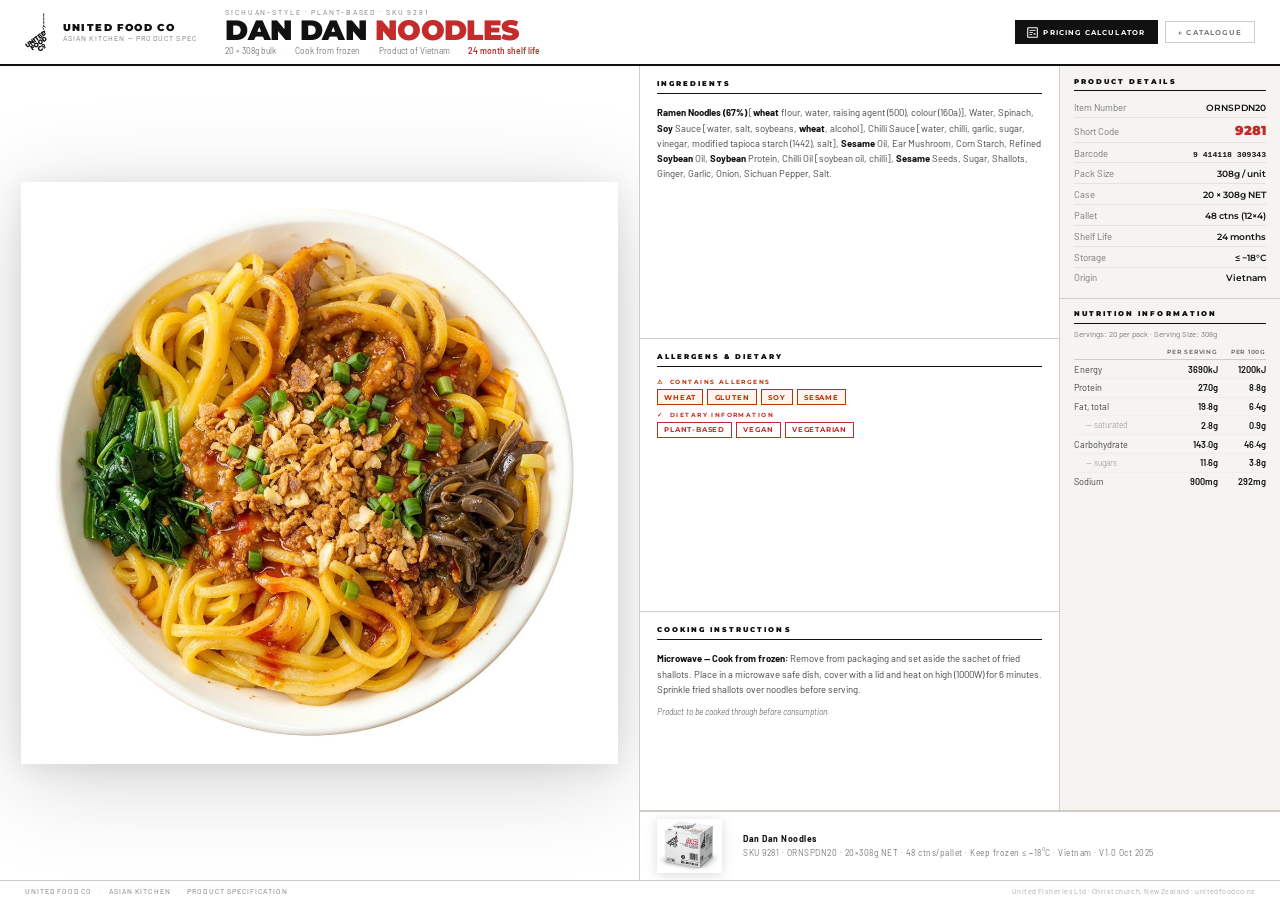
==== commit e3291307: "Add files via upload" ====
--- a/product-dandan.html
+++ b/product-dandan.html
@@ -1,223 +1,145 @@
 <!DOCTYPE html>
 <html lang="en">
 <head>
-  <meta charset="UTF-8">
-  <meta name="viewport" content="width=device-width, initial-scale=1.0">
-  <title>Dan Dan Noodles &mdash; United Food Co</title>
-  <link rel="preconnect" href="https://fonts.googleapis.com">
-  <link href="https://fonts.googleapis.com/css2?family=Montserrat:wght@400;600;700;900&family=Barlow:ital,wght@0,300;0,400;0,500;0,600;1,400&display=swap" rel="stylesheet">
-  <link rel="stylesheet" href="ufc-product.css">
-  <style>:root{--accent:#C42B2B;}</style>
+<meta charset="UTF-8"><meta name="viewport" content="width=device-width,initial-scale=1.0">
+<title>Dan Dan Noodles — United Food Co</title>
+<link rel="preconnect" href="https://fonts.googleapis.com">
+<link href="https://fonts.googleapis.com/css2?family=Montserrat:wght@400;600;700;900&family=Barlow:ital,wght@0,300;0,400;0,500;0,600;1,400&display=swap" rel="stylesheet">
+<link rel="stylesheet" href="ufc-product.css">
+<style>:root{--accent:#C42B2B;}</style>
 </head>
 <body>
-
 <header class="page-header">
   <div class="ph-logo">
     <img class="ph-logo-img" src="images/ufc-logo-black.png" alt="United Food Co">
-    <div class="ph-logo-text">
-      <span class="ph-logo-name">United Food Co</span>
-      <span class="ph-logo-sub">Asian Kitchen — Product Spec Sheet</span>
+    <div class="ph-logo-text"><span class="ph-logo-name">United Food Co</span><span class="ph-logo-sub">Asian Kitchen — Product Spec</span></div>
+  </div>
+  <div class="ph-center">
+    <div class="ph-eyebrow">Sichuan-Style · Plant-Based · SKU 9281</div>
+    <div class="ph-product-name">Dan Dan <span class="accent">Noodles</span></div>
+    <div class="ph-meta"><span>20 × 308g bulk</span><span class="ph-sep">·</span><span>Cook from frozen</span><span class="ph-sep">·</span><span>Product of Vietnam</span><span class="ph-sep">·</span><span class="ph-hi">24 month shelf life</span></div>
+  </div>
+  <div class="ph-actions">
+    <button class="btn btn-dark" onclick="openCalc()"><svg width="11" height="11" viewBox="0 0 16 16" fill="none"><rect x="1" y="1" width="14" height="14" rx="1" stroke="white" stroke-width="1.5"/><path d="M4 5h8M4 8h4M4 11h3M10 9l2 2M12 9l-2 2" stroke="white" stroke-width="1.2" stroke-linecap="round"/></svg>Pricing Calculator</button>
+    <a class="btn btn-ghost" href="index.html">← Catalogue</a>
+  </div>
+</header>
+<main class="page-main">
+  <div class="bowl-col"><img class="bowl-img" src="images/dandan-bowl.png" alt="Dan Dan Noodles"></div>
+  <div class="data-col">
+    <div class="data-upper">
+      <div class="content-col">
+        <div class="content-section">
+          <span class="sec-label">Ingredients</span>
+          <p class="ingredients-text"><b>Ramen Noodles (67%)</b> [<b>wheat</b> flour, water, raising agent (500), colour (160a)], Water, Spinach, <b>Soy</b> Sauce [water, salt, soybeans, <b>wheat</b>, alcohol], Chilli Sauce [water, chilli, garlic, sugar, vinegar, modified tapioca starch (1442), salt], <b>Sesame</b> Oil, Ear Mushroom, Corn Starch, Refined <b>Soybean</b> Oil, <b>Soybean</b> Protein, Chilli Oil [soybean oil, chilli], <b>Sesame</b> Seeds, Sugar, Shallots, Ginger, Garlic, Onion, Sichuan Pepper, Salt.</p>
+        </div>
+        <div class="content-section">
+          <span class="sec-label">Allergens &amp; Dietary</span>
+          <div class="ad-wrap">
+            <div class="ad-group"><div class="ad-heading warn">⚠&nbsp; Contains Allergens</div><div class="tag-row"><span class="tag allergen">Wheat</span><span class="tag allergen">Gluten</span><span class="tag allergen">Soy</span><span class="tag allergen">Sesame</span></div></div>
+            <div class="ad-group"><div class="ad-heading ok">✓&nbsp; Dietary Information</div><div class="tag-row"><span class="tag dietary">Plant-Based</span><span class="tag dietary">Vegan</span><span class="tag dietary">Vegetarian</span></div></div>
+          </div>
+        </div>
+        <div class="content-section">
+          <span class="sec-label">Cooking Instructions</span>
+          <p class="cooking-text"><strong>Microwave — Cook from frozen:</strong> Remove from packaging and set aside the sachet of fried shallots. Place in a microwave safe dish, cover with a lid and heat on high (1000W) for 6 minutes. Sprinkle fried shallots over noodles before serving.</p>
+          <p class="cooking-note">Product to be cooked through before consumption.</p>
+        </div>
+      </div>
+      <div class="spec-col">
+        <div class="spec-section">
+          <span class="sec-label">Product Details</span>
+          <div class="kv"><span class="kv-k">Item Number</span><span class="kv-v">ORNSPDN20</span></div>
+          <div class="kv"><span class="kv-k">Short Code</span><span class="kv-v big">9281</span></div>
+          <div class="kv"><span class="kv-k">Barcode</span><span class="kv-v" style="font-family:'Courier New',monospace;font-size:0.58rem">9 414118 309343</span></div>
+          <div class="kv"><span class="kv-k">Pack Size</span><span class="kv-v">308g / unit</span></div>
+          <div class="kv"><span class="kv-k">Case</span><span class="kv-v">20 × 308g NET</span></div>
+          <div class="kv"><span class="kv-k">Pallet</span><span class="kv-v">48 ctns (12×4)</span></div>
+          <div class="kv"><span class="kv-k">Shelf Life</span><span class="kv-v">24 months</span></div>
+          <div class="kv"><span class="kv-k">Storage</span><span class="kv-v">≤ −18°C</span></div>
+          <div class="kv"><span class="kv-k">Origin</span><span class="kv-v">Vietnam</span></div>
+        </div>
+        <div class="spec-section">
+          <span class="sec-label">Nutrition Information</span>
+          <p class="nutri-note">Servings: 20 per pack · Serving Size: 308g</p>
+          <table class="nutri">
+            <thead><tr><th></th><th>Per Serving</th><th>Per 100g</th></tr></thead>
+            <tbody>
+              <tr><td>Energy</td><td>3690kJ</td><td>1200kJ</td></tr>
+              <tr><td>Protein</td><td>27.0g</td><td>8.8g</td></tr>
+              <tr><td>Fat, total</td><td>19.8g</td><td>6.4g</td></tr>
+              <tr class="sub"><td>&nbsp;— saturated</td><td>2.8g</td><td>0.9g</td></tr>
+              <tr><td>Carbohydrate</td><td>143.0g</td><td>46.4g</td></tr>
+              <tr class="sub"><td>&nbsp;— sugars</td><td>11.6g</td><td>3.8g</td></tr>
+              <tr><td>Sodium</td><td>900mg</td><td>292mg</td></tr>
+            </tbody>
+          </table>
+        </div>
+      </div>
+    </div>
+    <div class="data-lower">
+      <img class="box-img" src="images/dandan-box.png" alt="Packaging">
+      <div class="box-meta"><strong>Dan Dan Noodles</strong><br>SKU 9281 · ORNSPDN20 · 20×308g NET · 48 ctns/pallet · Keep frozen ≤ −18°C · Vietnam · V1.0 Oct 2025</div>
     </div>
   </div>
-  <div class="ph-title-block">
-    <div class="ph-eyebrow">Sichuan-Style &nbsp;&middot;&nbsp; Plant-Based &nbsp;&middot;&nbsp; SKU 9281</div>
-    <div class="ph-product-name">Dan Dan <span class="accent">Noodles</span></div>
-    <div class="ph-meta">
-      <span>20 &times; 308g bulk</span><span class="ph-meta-sep">&middot;</span>
-      <span>Cook from frozen</span><span class="ph-meta-sep">&middot;</span>
-      <span>Product of Vietnam</span><span class="ph-meta-sep">&middot;</span>
-      <span class="ph-meta-accent">24 month shelf life</span>
-      
-    </div>
-  </div>
-  <div class="ph-actions">
-    <button class="ph-calc-btn" onclick="openCalc()"><svg width="13" height="13" viewBox="0 0 16 16" fill="none"><rect x="1" y="1" width="14" height="14" rx="1" stroke="white" stroke-width="1.5"/><path d="M4 5h8M4 8h4M4 11h3M10 9l2 2M12 9l-2 2" stroke="white" stroke-width="1.2" stroke-linecap="round"/></svg> Pricing Calculator</button>
-    <a class="ph-back" href="index.html">&larr; Catalogue</a>
-  </div>
-</header>
-
-<div class="spec-body">
-
-  <!-- LEFT: large bowl image -->
-  <div class="bowl-panel">
-    <img class="bowl-img" src="images/dandan-bowl.png" alt="Dan Dan Noodles">
-  </div>
-
-  <!-- RIGHT: info panel -->
-  <div class="info-panel">
-
-    <!-- 3 columns: ingredients / cooking / allergens+dietary -->
-    <div class="info-cols">
-
-      <div class="info-col">
-        <span class="sec-label">Ingredients</span>
-        <p class="ingredients-text"><b>Ramen Noodles (67%)</b> [<b>wheat</b> flour, water, raising agent (500), colour (160a)], Water, Spinach, <b>Soy Sauce</b> [water, salt, soybeans, <b>wheat</b>, alcohol], Chilli Sauce [water, chilli, garlic, sugar, vinegar, modified tapioca starch (1442), salt], <b>Sesame</b> Oil, Ear Mushroom, Corn Starch, Refined <b>Soybean</b> Oil, <b>Soybean</b> Protein, Chilli Oil [soybean oil, chilli], <b>Sesame</b> Seeds, Sugar, Shallots, Ginger, Garlic, Onion, Sichuan Pepper, Salt.</p>
-      </div>
-
-      <div class="info-col">
-        <span class="sec-label">Cooking Instructions</span>
-        <p class="cooking-text"><strong>Microwave &mdash; cook from frozen:</strong> Remove product from packaging and set aside the sachet of fried shallots. Place in a microwave safe dish, cover with a lid and heat on high (1000W) for 6 minutes. Sprinkle fried shallots over noodles before serving.<br><br><em style="font-size:0.65rem;color:#888">Product to be cooked through before consumption.</em></p>
-      </div>
-
-      <div class="info-col">
-        <span class="sec-label">Allergens &amp; Dietary</span>
-        <div class="ad-wrap">
-          <div class="ad-group">
-            <div class="ad-group-label allergen-lbl">&#9888; Contains Allergens</div>
-            <div class="tag-row"><span class="tag allergen">Wheat</span><span class="tag allergen">Gluten</span><span class="tag allergen">Soy</span><span class="tag allergen">Sesame</span></div>
-          </div>
-          <div class="ad-group">
-            <div class="ad-group-label dietary-lbl">&#10003; Dietary Information</div>
-            <div class="tag-row"><span class="tag dietary">Plant-Based</span><span class="tag dietary">Vegan</span><span class="tag dietary">Vegetarian</span></div>
-          </div>
-        </div>
-      </div>
-
-    </div><!-- /info-cols -->
-
-    <!-- Bottom strip: product details + nutrition -->
-    <div class="spec-strip">
-
-      <div class="ss-col">
-        <span class="sec-label">Product Details</span>
-        <div class="kv-grid">
-          <div>
-      <div class="kv-row"><span class="kv-label">Item Number</span><span class="kv-value">ORNSPDN20</span></div>
-      <div class="kv-row"><span class="kv-label">Short Code</span><span class="kv-value accent">9281</span></div>
-      <div class="kv-row"><span class="kv-label">Pack Size</span><span class="kv-value">308g per unit</span></div>
-      <div class="kv-row"><span class="kv-label">Case</span><span class="kv-value">20 &times; 308g NET</span></div></div>
-          <div>
-      <div class="kv-row"><span class="kv-label">Barcode</span><span class="kv-value" style="font-family:'Courier New',monospace;font-size:0.65rem;">9 414118 309343</span></div>
-      <div class="kv-row"><span class="kv-label">Pallet</span><span class="kv-value">48 ctns (12&times;4)</span></div>
-      <div class="kv-row"><span class="kv-label">Shelf Life</span><span class="kv-value">24 months</span></div>
-      <div class="kv-row"><span class="kv-label">Storage &amp; Origin</span><span class="kv-value">&le; &minus;18&deg;C &middot; Vietnam</span></div></div>
-        </div>
-      </div>
-
-      <div class="ss-col">
-        <span class="sec-label">Nutrition Information</span>
-        <p class="nutri-sub">Servings per pack: 20 &nbsp;&middot;&nbsp; Serving Size: 308g</p>
-        <table class="nutri">
-          <thead><tr><th></th><th>Per Serving</th><th>Per 100g</th></tr></thead>
-          <tbody><tr><td>Energy</td><td>3690kJ</td><td>1200kJ</td></tr>
-<tr><td>Protein</td><td>27.0g</td><td>8.8g</td></tr>
-<tr><td>Fat, total</td><td>19.8g</td><td>6.4g</td></tr>
-<tr class=sub><td>&nbsp;- saturated</td><td>2.8g</td><td>0.9g</td></tr>
-<tr><td>Carbohydrate</td><td>143.0g</td><td>46.4g</td></tr>
-<tr class=sub><td>&nbsp;- sugars</td><td>11.6g</td><td>3.8g</td></tr>
-<tr><td>Sodium</td><td>900mg</td><td>292mg</td></tr></tbody>
-        </table>
-      </div>
-
-    </div><!-- /spec-strip -->
-
-  </div><!-- /info-panel -->
-
-</div><!-- /spec-body -->
-
+</main>
 <footer class="page-footer">
-  <span class="pf-left">United Food Co <span>&middot;</span> Asian Kitchen <span>&middot;</span> Product Specification</span>
-  <span class="pf-right">United Fisheries Ltd &middot; Christchurch, New Zealand &middot; unitedfoodco.nz &middot; V1.0 Oct 2025</span>
+  <span class="pf-l">United Food Co <span>·</span> Asian Kitchen <span>·</span> Product Specification</span>
+  <span class="pf-r">United Fisheries Ltd · Christchurch, New Zealand · unitedfoodco.nz</span>
 </footer>
-
-
 <div class="calc-overlay" id="calcOverlay" onclick="if(event.target===this)closeCalc()">
   <div class="calc-modal">
-    <div class="calc-modal-header">
-      <div>
-        <div class="calc-modal-title">Pricing Calculator</div>
-        <div class="calc-modal-sub">Dan Dan Noodles &nbsp;·&nbsp; SKU 9281</div>
-      </div>
-      <button class="calc-close" onclick="closeCalc()">&#x2715;</button>
+    <div class="calc-head">
+      <div><div class="calc-title">Pricing Calculator</div><div class="calc-sub">Dan Dan Noodles · SKU 9281</div></div>
+      <button class="calc-x" onclick="closeCalc()">✕</button>
     </div>
-    <div class="calc-modal-body">
-
-      <div class="calc-section-head">Product Costs</div>
-      <div class="cf">
-        <label class="cf-label">Cost Price (ex-GST)</label>
-        <div class="cf-wrap"><span class="cf-pre">$</span><input type="number" id="cost" placeholder="0.00" min="0" step="0.01"></div>
-      </div>
-      <div class="cf">
-        <label class="cf-label">Freight &amp; Landing</label>
-        <div class="cf-wrap"><span class="cf-pre">$</span><input type="number" id="freight" placeholder="0.00" min="0" step="0.01"></div>
-      </div>
-
-      <div class="calc-section-head">Labour Cost</div>
-      <div class="cf">
-        <label class="cf-label">Time per Serve</label>
-        <div class="cf-wrap"><input type="number" id="labour-mins" class="bare" placeholder="5" min="0" step="0.5"><span class="cf-suf">min</span></div>
-      </div>
-      <div class="cf">
-        <label class="cf-label">Staff Hourly Rate</label>
-        <div class="cf-wrap"><span class="cf-pre">$</span><input type="number" id="labour-rate" placeholder="23.15" min="0" step="0.05" value="23.15"></div>
-      </div>
-
-      <div class="calc-section-head">Pricing &amp; Margin</div>
-      <div class="cf">
-        <label class="cf-label">Target Gross Margin</label>
-        <div class="cf-wrap"><input type="number" id="margin" class="bare" placeholder="35" value="35" min="0" max="99.9" step="0.5"><span class="cf-suf">%</span></div>
-      </div>
-      <div class="cf">
-        <div class="gst-row">
-          <div>
-            <div class="gst-lbl">Include GST</div>
-            <div class="gst-sub">New Zealand 15%</div>
-          </div>
-          <label class="toggle"><input type="checkbox" id="gst-toggle" checked><span class="toggle-track"></span></label>
-        </div>
-      </div>
-
+    <div class="calc-body">
+      <div class="calc-grp-head">Product Costs</div>
+      <div class="cf"><label class="cf-lbl">Cost Price (ex-GST)</label><div class="cf-wrap"><span class="cf-pre">$</span><input type="number" id="c-cost" placeholder="0.00" min="0" step="0.01"></div></div>
+      <div class="cf"><label class="cf-lbl">Freight &amp; Landing</label><div class="cf-wrap"><span class="cf-pre">$</span><input type="number" id="c-freight" placeholder="0.00" min="0" step="0.01"></div></div>
+      <div class="calc-grp-head">Labour Cost</div>
+      <div class="cf"><label class="cf-lbl">Time per serve (minutes)</label><div class="cf-wrap"><input type="number" id="c-labmins" class="bare" placeholder="5" min="0" step="0.5"><span class="cf-suf">min</span></div></div>
+      <div class="cf"><label class="cf-lbl">Staff Hourly Rate</label><div class="cf-wrap"><span class="cf-pre">$</span><input type="number" id="c-labrate" placeholder="23.15" value="23.15" min="0" step="0.05"></div></div>
+      <div class="calc-grp-head">Pricing &amp; Margin</div>
+      <div class="cf"><label class="cf-lbl">Target Gross Margin</label><div class="cf-wrap"><input type="number" id="c-margin" class="bare" value="35" min="0" max="99.9" step="0.5"><span class="cf-suf">%</span></div></div>
+      <div class="cf"><div class="gst-row"><div><div class="gst-lbl">Include GST</div><div class="gst-sub">New Zealand 15%</div></div><label class="toggle"><input type="checkbox" id="c-gst" checked><span class="toggle-track"></span></label></div></div>
       <button class="calc-go" id="calc-btn">Calculate Sell Price</button>
-
-      <div class="calc-results-wrap">
-        <div class="results-grid" id="calc-results">
-          <div class="cr-placeholder">Enter your cost price above and click Calculate</div>
-        </div>
-      </div>
-
+      <div class="calc-results" id="calc-results"><div class="res-placeholder">Enter cost price above and click Calculate</div></div>
     </div>
   </div>
 </div>
-
 <script>
-
-function openCalc(){ document.getElementById('calcOverlay').classList.add('open'); }
-function closeCalc(){ document.getElementById('calcOverlay').classList.remove('open'); }
-document.addEventListener('keydown', e => { if(e.key==='Escape') closeCalc(); });
-document.getElementById('calc-btn').addEventListener('click', function(){
-  const cost     = parseFloat(document.getElementById('cost').value)||0;
-  const freight  = parseFloat(document.getElementById('freight').value)||0;
-  const labMins  = parseFloat(document.getElementById('labour-mins').value)||0;
-  const labRate  = parseFloat(document.getElementById('labour-rate').value)||0;
-  const margin   = Math.min(parseFloat(document.getElementById('margin').value)||0, 99.9);
-  const gst      = document.getElementById('gst-toggle').checked;
-  const res      = document.getElementById('calc-results');
-  if(cost<=0){ res.innerHTML='<div class="cr-placeholder">Enter a cost price above zero</div>'; return; }
-  const labour    = (labMins/60)*labRate;
-  const landed    = cost+freight;
-  const totalCost = landed+labour;
-  const sellEx    = totalCost/(1-margin/100);
-  const mAmt      = sellEx-totalCost;
-  const gstAmt    = gst ? sellEx*0.15 : 0;
-  const total     = sellEx+gstAmt;
-  const fmt = n => '$'+n.toFixed(2);
-  const pct = n => n.toFixed(1)+'%';
-  res.innerHTML = `
-    <div class="cr-row"><span>Product cost</span><span>${fmt(cost)}</span></div>
-    <div class="cr-row"><span>Freight & landing</span><span>${fmt(freight)}</span></div>
-    <div class="cr-row cr-sep"><span>Labour (${labMins}min @ ${fmt(labRate)}/hr)</span><span>${fmt(labour)}</span></div>
-    <div class="cr-row"><span>Total landed cost</span><span>${fmt(totalCost)}</span></div>
-    <div class="cr-row cr-sep"><span>Gross margin (${pct(margin)})</span><span>${fmt(mAmt)}</span></div>
-    <div class="cr-row"><span>Sell price (ex-GST)</span><span>${fmt(sellEx)}</span></div>
-    ${gst ? `<div class="cr-row cr-sep"><span>GST (15%)</span><span>${fmt(gstAmt)}</span></div>` : ''}
-    <div class="cr-total"><span>Total Sell Price</span><span>${fmt(total)}</span></div>
-  `;
+function openCalc(){document.getElementById('calcOverlay').classList.add('open');}
+function closeCalc(){document.getElementById('calcOverlay').classList.remove('open');}
+document.addEventListener('keydown',e=>{if(e.key==='Escape')closeCalc();});
+document.getElementById('calc-btn').addEventListener('click',function(){
+  const cost=parseFloat(document.getElementById('c-cost').value)||0;
+  const freight=parseFloat(document.getElementById('c-freight').value)||0;
+  const labMins=parseFloat(document.getElementById('c-labmins').value)||0;
+  const labRate=parseFloat(document.getElementById('c-labrate').value)||0;
+  const margin=Math.min(parseFloat(document.getElementById('c-margin').value)||0,99.9);
+  const gst=document.getElementById('c-gst').checked;
+  const res=document.getElementById('calc-results');
+  if(cost<=0){res.innerHTML='<div class="res-placeholder">Enter a cost price above zero</div>';return;}
+  const labour=(labMins/60)*labRate,landed=cost+freight,totalC=landed+labour;
+  const sellEx=totalC/(1-margin/100),mAmt=sellEx-totalC;
+  const gstAmt=gst?sellEx*0.15:0,total=sellEx+gstAmt;
+  const fmt=n=>'$'+n.toFixed(2),pct=n=>n.toFixed(1)+'%';
+  res.innerHTML='<div class="res-grid">'
+    +'<div class="cr"><span>Product cost</span><span>'+fmt(cost)+'</span></div>'
+    +'<div class="cr"><span>Freight &amp; landing</span><span>'+fmt(freight)+'</span></div>'
+    +'<div class="cr sep"><span>Labour ('+labMins+'min @ '+fmt(labRate)+'/hr)</span><span>'+fmt(labour)+'</span></div>'
+    +'<div class="cr"><span>Total landed cost</span><span>'+fmt(totalC)+'</span></div>'
+    +'<div class="cr sep"><span>Margin ('+pct(margin)+')</span><span>'+fmt(mAmt)+'</span></div>'
+    +'<div class="cr"><span>Sell price ex-GST</span><span>'+fmt(sellEx)+'</span></div>'
+    +(gst?'<div class="cr sep"><span>GST (15%)</span><span>'+fmt(gstAmt)+'</span></div>':'')
+    +'<div class="cr-total"><span>Total Sell Price</span><span>'+fmt(total)+'</span></div>'
+    +'</div>';
 });
-['cost','freight','labour-mins','labour-rate','margin'].forEach(id => {
-  const el = document.getElementById(id);
-  if(el) el.addEventListener('keydown', e => { if(e.key==='Enter') document.getElementById('calc-btn').click(); });
+['c-cost','c-freight','c-labmins','c-labrate','c-margin'].forEach(id=>{
+  const el=document.getElementById(id);
+  if(el)el.addEventListener('keydown',e=>{if(e.key==='Enter')document.getElementById('calc-btn').click();});
 });
-
 </script>
 </body>
-</html>+</html>
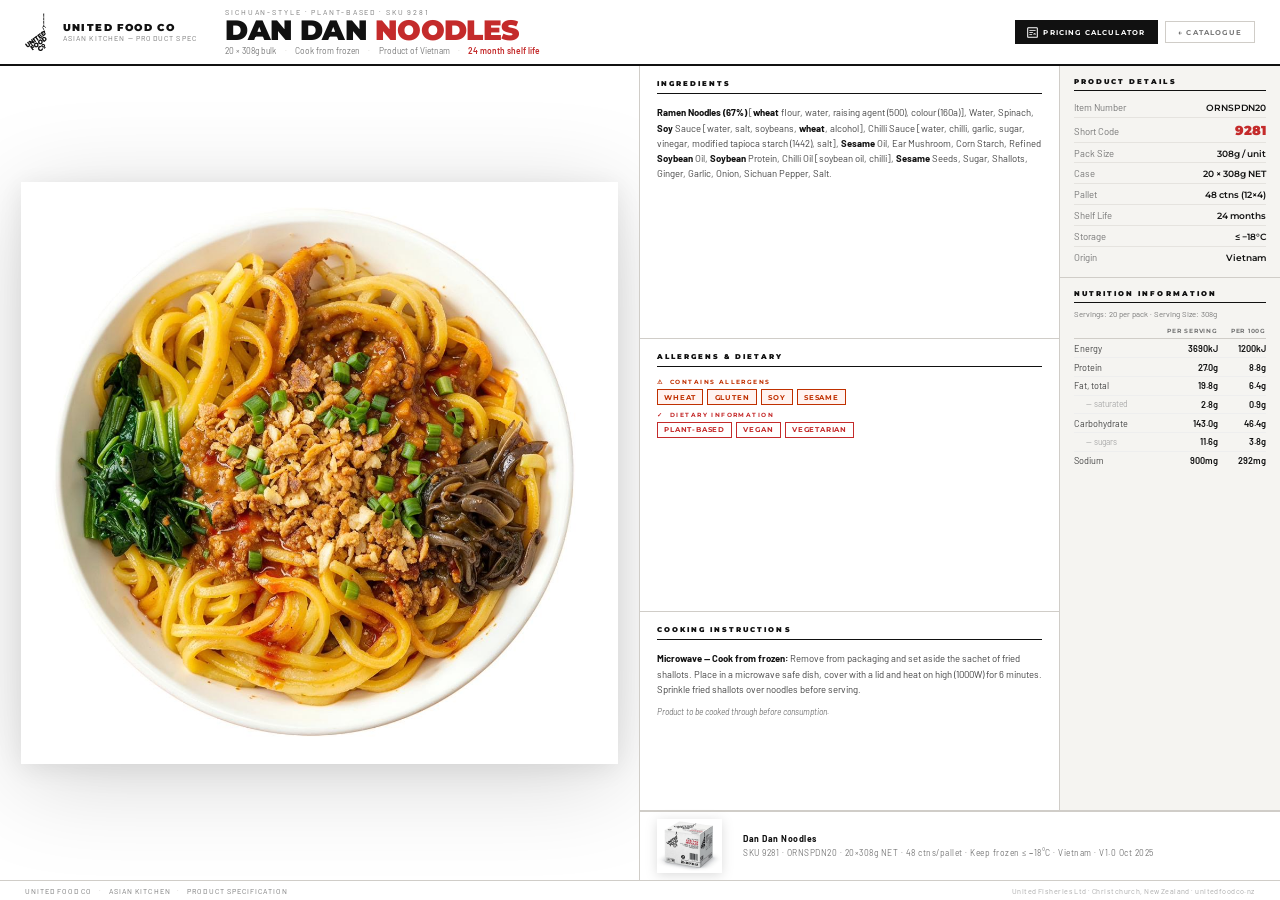
==== commit adf3ca1b: "Add files via upload" ====
--- a/product-dandan.html
+++ b/product-dandan.html
@@ -51,7 +51,6 @@
           <span class="sec-label">Product Details</span>
           <div class="kv"><span class="kv-k">Item Number</span><span class="kv-v">ORNSPDN20</span></div>
           <div class="kv"><span class="kv-k">Short Code</span><span class="kv-v big">9281</span></div>
-          <div class="kv"><span class="kv-k">Barcode</span><span class="kv-v" style="font-family:'Courier New',monospace;font-size:0.58rem">9 414118 309343</span></div>
           <div class="kv"><span class="kv-k">Pack Size</span><span class="kv-v">308g / unit</span></div>
           <div class="kv"><span class="kv-k">Case</span><span class="kv-v">20 × 308g NET</span></div>
           <div class="kv"><span class="kv-k">Pallet</span><span class="kv-v">48 ctns (12×4)</span></div>
